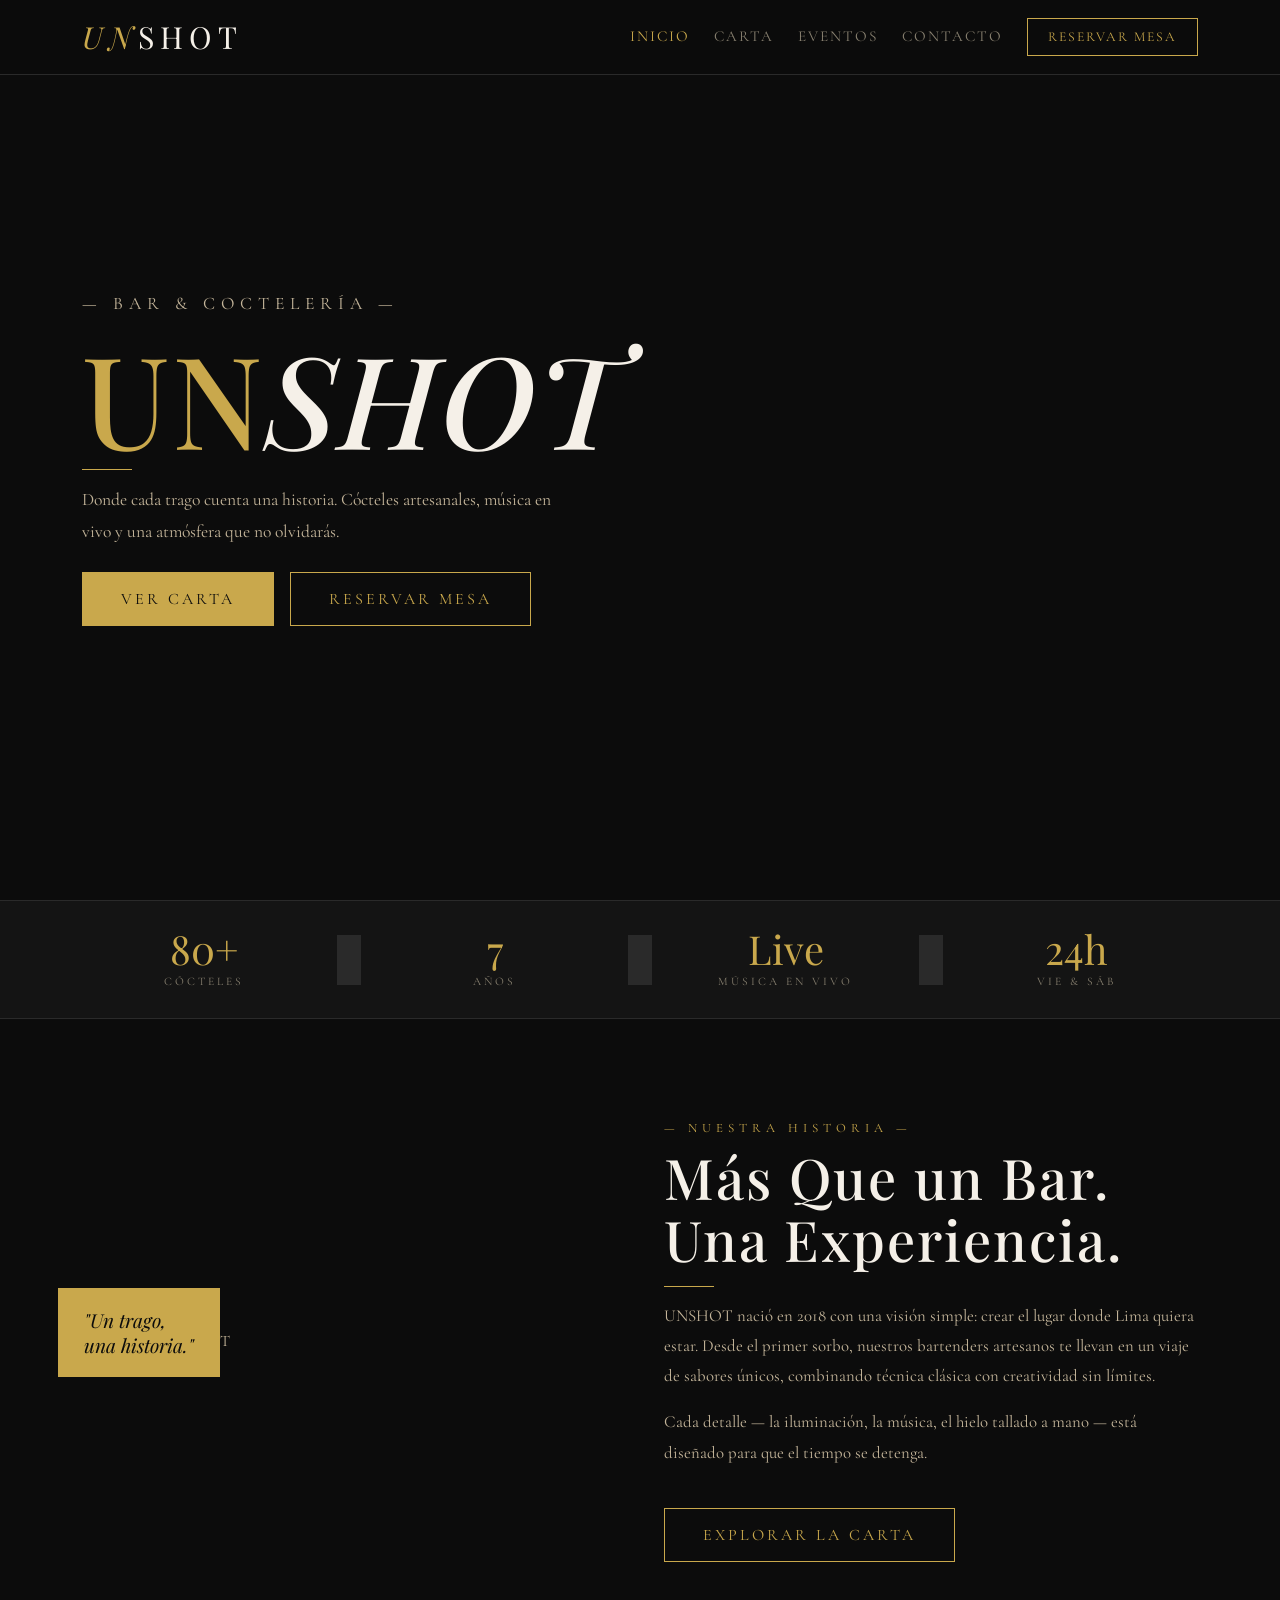
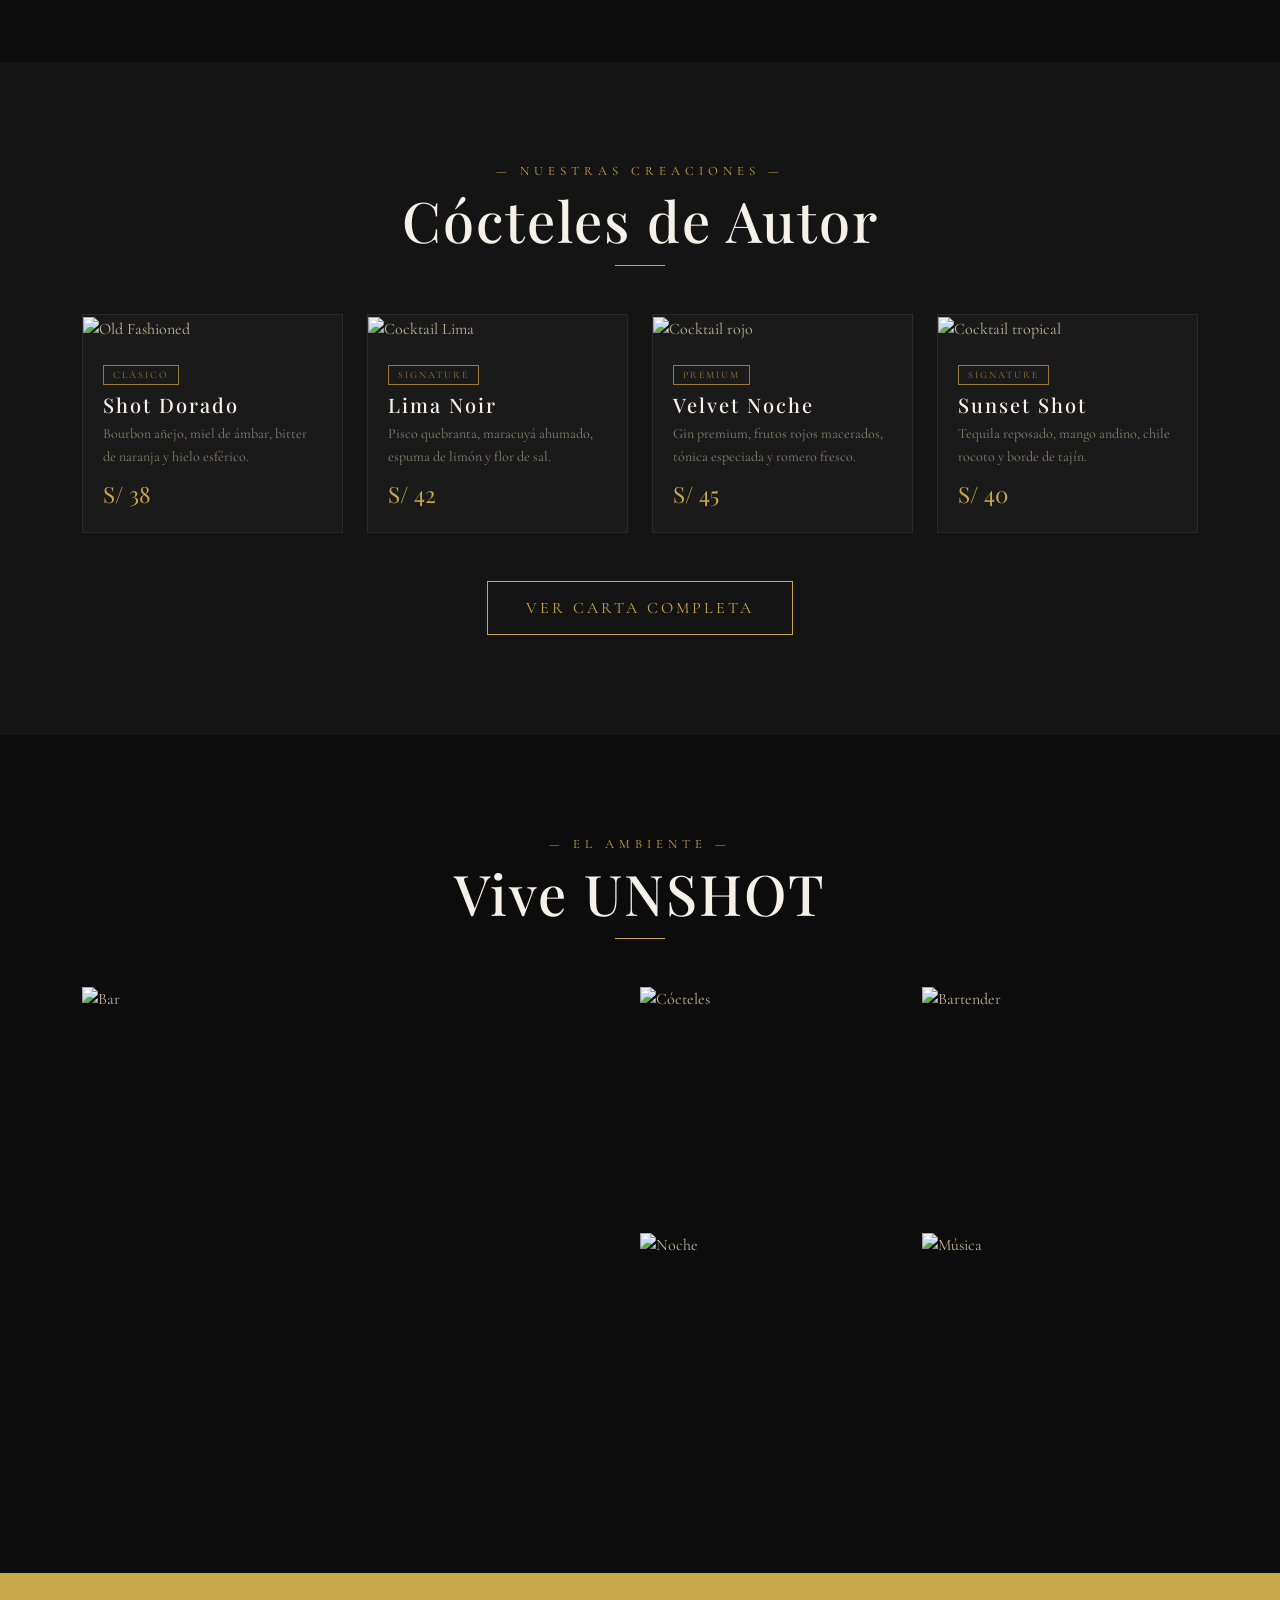
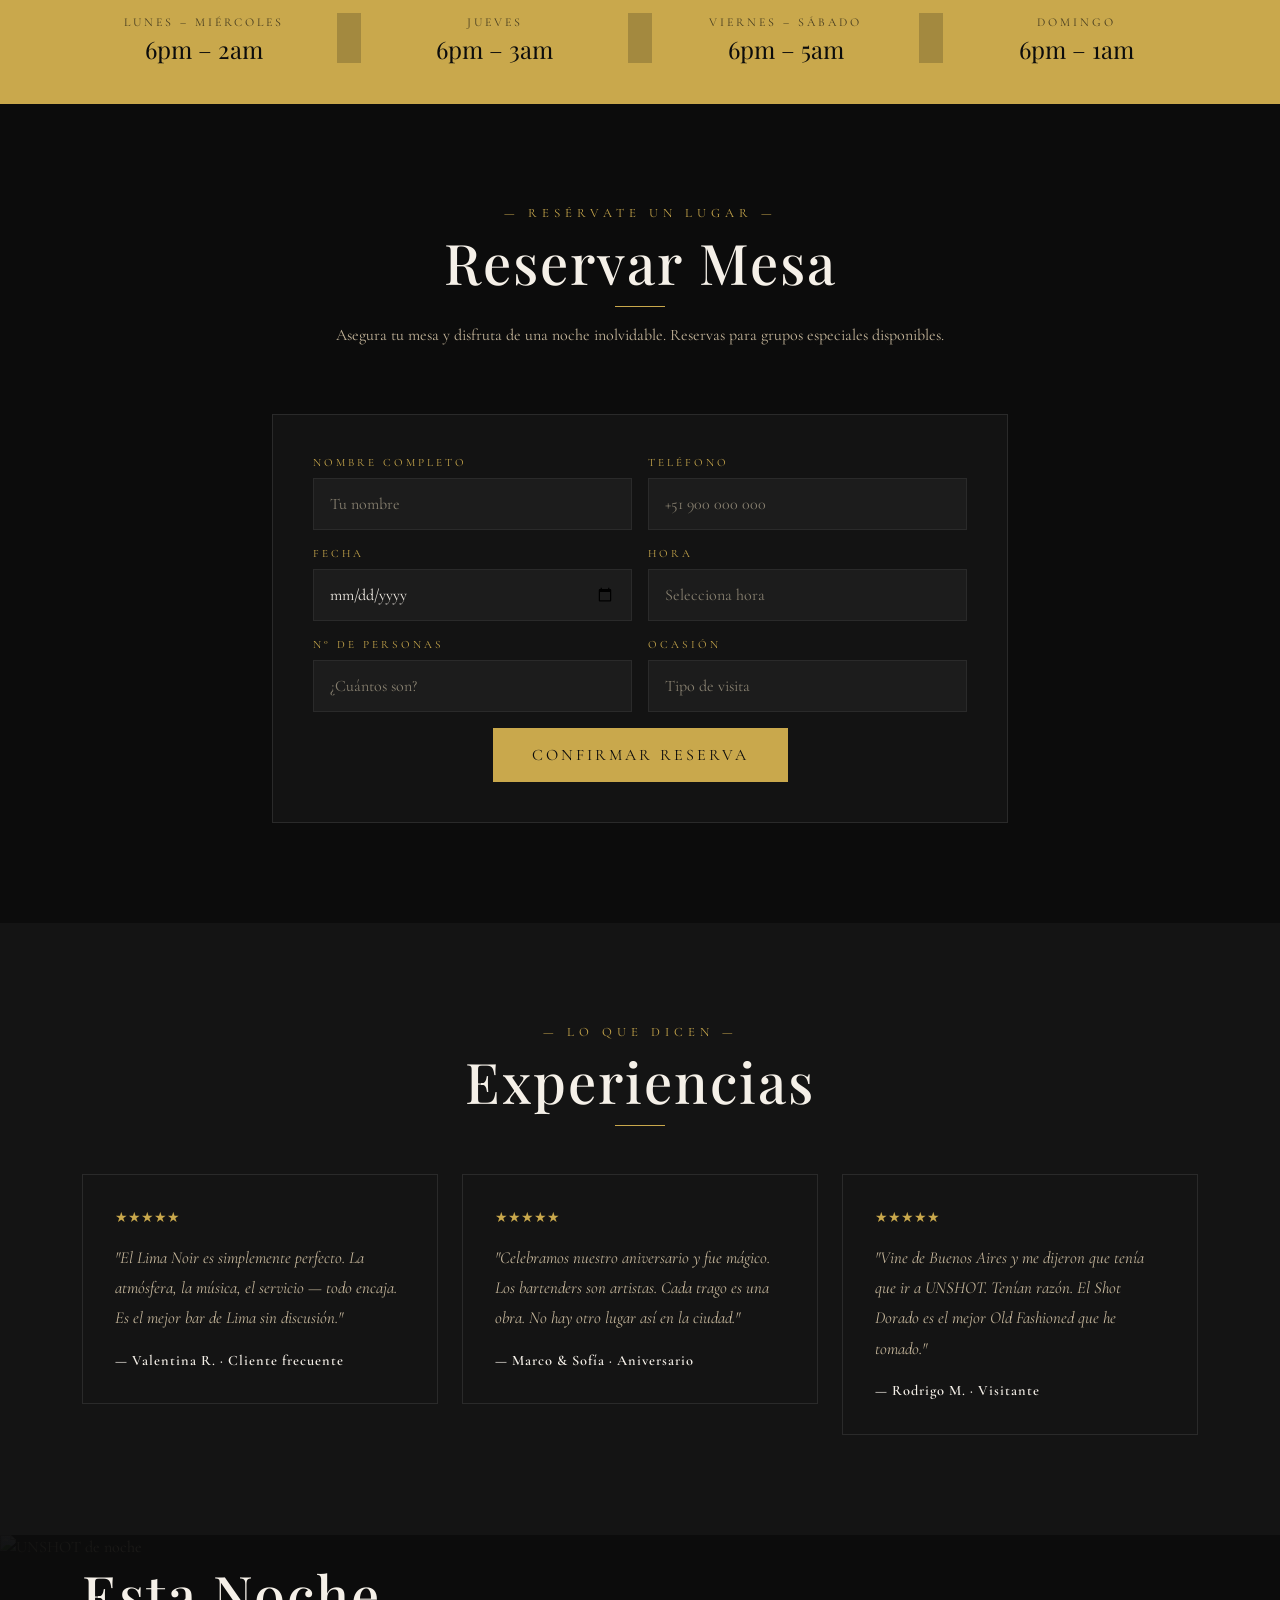
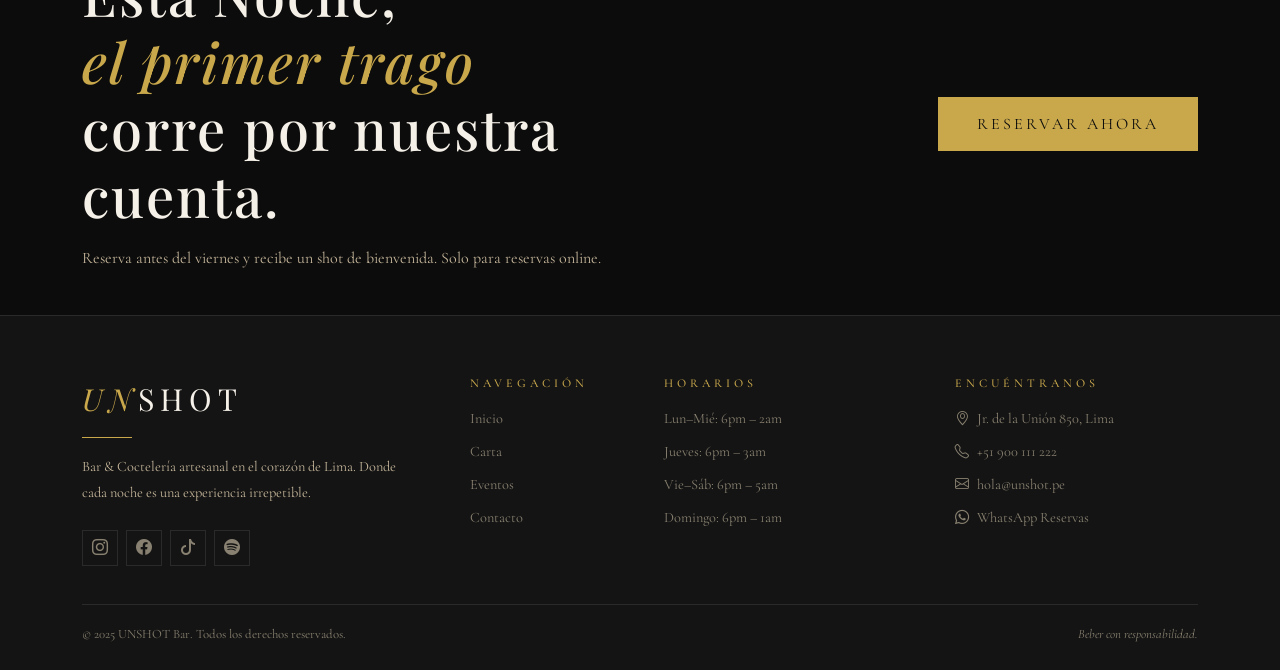
==== index.html @ d344784c "Eliminar index.jsp y quitar enlace Clientes del navbar" ====
<!DOCTYPE html>
<html lang="es">
<head>
  <meta charset="UTF-8"/>
  <meta name="viewport" content="width=device-width, initial-scale=1.0"/>
  <title>UNSHOT — Bar</title>
  <link href="https://fonts.googleapis.com/css2?family=Playfair+Display:ital,wght@0,400;0,700;1,400&family=Cormorant+Garamond:wght@300;400;500;600&display=swap" rel="stylesheet"/>
  <link href="https://cdn.jsdelivr.net/npm/bootstrap@5.3.3/dist/css/bootstrap.min.css" rel="stylesheet"/>
  <link href="https://cdn.jsdelivr.net/npm/bootstrap-icons@1.11.3/font/bootstrap-icons.css" rel="stylesheet"/>
  <link rel="stylesheet" href="shared.css"/>
  <style>
    /* ── HERO PRINCIPAL ── */
    .hero {
      position: relative;
      min-height: 100vh;
      display: flex;
      align-items: center;
      overflow: hidden;
    }
    .hero-bg {
      position: absolute;
      inset: 0;
      background-image: url('https://images.unsplash.com/photo-1572116469696-31de0f17cc34?w=1800&auto=format&fit=crop&q=85');
      background-size: cover;
      background-position: center;
    }
    .hero-bg::after {
      content: '';
      position: absolute;
      inset: 0;
      background: linear-gradient(100deg, rgba(12,12,12,.95) 0%, rgba(12,12,12,.6) 60%, rgba(12,12,12,.3) 100%);
    }
    .hero-content    { position: relative; z-index: 2; }
    .hero-eyebrow    { font-size: .75rem; letter-spacing: 6px; text-transform: uppercase; color: var(--gold); margin-bottom: 20px; }
    .hero h1         { font-size: clamp(4rem, 10vw, 8rem); color: var(--white); line-height: .9; font-style: italic; }
    .hero h1 em      { color: var(--gold); font-style: normal; }
    .hero-sub        { font-size: 1.1rem; color: var(--text); max-width: 420px; margin-top: 20px; }

    /* ── STATS STRIP ── */
    .stats-strip     { background: var(--surface); border-top: 1px solid var(--border); border-bottom: 1px solid var(--border); padding: 28px 0; }
    .stat-num        { font-family: 'Playfair Display', serif; font-size: 2.5rem; color: var(--gold); line-height: 1; }
    .stat-label      { font-size: .72rem; letter-spacing: 3px; text-transform: uppercase; color: var(--muted); margin-top: 4px; }
    .stat-sep        { width: 1px; background: var(--border); }

    /* ── NOSOTROS ── */
    .about-section   { background: var(--bg); padding: 100px 0; }
    .about-img       { width: 100%; height: 500px; object-fit: cover; }
    .about-accent    { position: absolute; bottom: -24px; left: -24px; background: var(--gold); color: var(--bg); padding: 20px 26px; font-family: 'Playfair Display', serif; font-size: 1.2rem; font-style: italic; line-height: 1.3; }

    /* ── TRAGOS DESTACADOS ── */
    .drinks-section  { background: var(--surface); padding: 100px 0; }

    /* ── AMBIENTE (galería) ── */
    .gallery-section { background: var(--bg); padding: 100px 0; }
    .gallery-grid    { display: grid; grid-template-columns: 2fr 1fr 1fr; grid-template-rows: 240px 240px; gap: 6px; }
    .gallery-grid img { width: 100%; height: 100%; object-fit: cover; transition: opacity .3s; }
    .gallery-grid img:hover { opacity: .8; }
    .gallery-grid .g-tall { grid-row: span 2; }

    /* ── RESERVA ── */
    .reserve-section {
      position: relative;
      padding: 100px 0;
      overflow: hidden;
    }
    .reserve-bg {
      position: absolute;
      inset: 0;
      background-image: url('https://images.unsplash.com/photo-1514362545857-3bc16c4c7d1b?w=1400&auto=format&fit=crop&q=80');
      background-size: cover;
      background-position: center;
      opacity: .2;
    }
    .reserve-section .container { position: relative; z-index: 2; }
    .reserve-form input,
    .reserve-form select        { background: rgba(255,255,255,.04); border: 1px solid var(--border); border-radius: 0; color: var(--white); padding: 13px 16px; font-family: 'Cormorant Garamond', serif; font-size: 1rem; width: 100%; transition: border-color .2s; }
    .reserve-form input::placeholder { color: var(--muted); }
    .reserve-form input:focus,
    .reserve-form select:focus  { outline: none; border-color: var(--gold); box-shadow: none; background: rgba(201,168,76,.06); }
    .reserve-form select        { appearance: none; color: var(--muted); }
    .reserve-form select option { background: var(--card); color: var(--white); }
    .form-label-gold            { font-size: .7rem; letter-spacing: 3px; text-transform: uppercase; color: var(--gold); margin-bottom: 6px; display: block; }

    /* ── EVENTO/HORARIO STRIP ── */
    .hours-strip     { background: var(--gold); padding: 40px 0; }
    .hour-item       { text-align: center; }
    .hour-day        { font-size: .75rem; letter-spacing: 3px; text-transform: uppercase; color: var(--bg); opacity: .7; }
    .hour-time       { font-family: 'Playfair Display', serif; font-size: 1.5rem; color: var(--bg); line-height: 1.2; margin-top: 4px; }
    .hour-sep        { width: 1px; background: rgba(12,12,12,.2); }

    /* ── TESTIMONIOS ── */
    .test-section    { background: var(--surface); padding: 100px 0; }
    .test-card       { border: 1px solid var(--border); padding: 32px; transition: border-color .3s; }
    .test-card:hover { border-color: var(--gold-dark); }
    .test-card p     { font-size: 1.05rem; color: var(--text); font-style: italic; line-height: 1.8; }
    .test-name       { color: var(--white); font-weight: 600; margin-top: 16px; font-size: .9rem; letter-spacing: 1px; }
    .test-stars      { color: var(--gold); font-size: .9rem; margin-bottom: 14px; }

    /* ── ANIMACIONES ── */
    @keyframes fadeUp { from { opacity: 0; transform: translateY(24px); } to { opacity: 1; transform: translateY(0); } }
    .anim-1 { animation: fadeUp .7s .1s both; }
    .anim-2 { animation: fadeUp .7s .3s both; }
    .anim-3 { animation: fadeUp .7s .5s both; }
    .anim-4 { animation: fadeUp .7s .7s both; }

    /* ── RESPONSIVE ── */
    @media (max-width: 991px) {
      .hero          { min-height: 80vh; }
      .gallery-grid  { grid-template-columns: 1fr 1fr; grid-template-rows: 180px 180px 180px; }
      .gallery-grid .g-tall { grid-row: span 1; }
      .about-accent  { left: 0; bottom: -16px; font-size: 1rem; padding: 14px 18px; }
    }
    @media (max-width: 767px) {
      .hero          { min-height: 70vh; }
      .about-img     { height: 320px; }
      .gallery-grid  { grid-template-columns: 1fr 1fr; grid-template-rows: 150px 150px; }
      .stat-sep      { display: none; }
    }
    @media (max-width: 575px) {
      .hero h1       { font-size: clamp(3rem, 13vw, 5rem); }
      .gallery-grid  { grid-template-columns: 1fr; grid-template-rows: repeat(4, 160px); }
    }
  </style>
</head>
<body>

<!-- NAVBAR -->
<nav class="navbar navbar-expand-lg fixed-top">
  <div class="container">
    <a class="brand-logo" href="index.html"><em>UN</em><span>SHOT</span></a>
    <button class="navbar-toggler border-0" type="button" data-bs-toggle="collapse" data-bs-target="#nav">
      <i class="bi bi-list" style="color:var(--gold);font-size:1.5rem"></i>
    </button>
    <div class="collapse navbar-collapse" id="nav">
      <ul class="navbar-nav ms-auto align-items-center gap-2">
        <li class="nav-item"><a class="nav-link active" href="index.html">Inicio</a></li>
        <li class="nav-item"><a class="nav-link" href="carta.html">Carta</a></li>
        <li class="nav-item"><a class="nav-link" href="eventos.html">Eventos</a></li>
        <li class="nav-item"><a class="nav-link" href="contacto.html">Contacto</a></li>
<li class="nav-item ms-2"><a class="nav-link btn-nav" href="#reservar">Reservar Mesa</a></li>
      </ul>
    </div>
  </div>
</nav>

<!-- HERO -->
<section class="hero">
  <div class="hero-bg"></div>
  <div class="container hero-content">
    <div class="row">
      <div class="col-lg-8">
        <p class="hero-eyebrow anim-1">— Bar & Coctelería —</p>
        <h1 class="anim-2"><em>UN</em>SHOT</h1>
        <div class="gold-line anim-3"></div>
        <p class="hero-sub anim-3">Donde cada trago cuenta una historia. Cócteles artesanales, música en vivo y una atmósfera que no olvidarás.</p>
        <div class="d-flex flex-wrap gap-3 mt-4 anim-4">
          <a href="carta.html" class="btn-gold solid">Ver Carta</a>
          <a href="#reservar" class="btn-gold">Reservar Mesa</a>
        </div>
      </div>
    </div>
  </div>
</section>

<!-- STATS STRIP -->
<div class="stats-strip">
  <div class="container">
    <div class="row text-center justify-content-center align-items-center">
      <div class="col"><div class="stat-num">80+</div><div class="stat-label">Cócteles</div></div>
      <div class="col-auto stat-sep" style="height:50px"></div>
      <div class="col"><div class="stat-num">7</div><div class="stat-label">Años</div></div>
      <div class="col-auto stat-sep" style="height:50px"></div>
      <div class="col"><div class="stat-num">Live</div><div class="stat-label">Música en vivo</div></div>
      <div class="col-auto stat-sep" style="height:50px"></div>
      <div class="col"><div class="stat-num">24h</div><div class="stat-label">Vie & Sáb</div></div>
    </div>
  </div>
</div>

<!-- NOSOTROS -->
<section class="about-section">
  <div class="container">
    <div class="row align-items-center g-5">
      <div class="col-lg-5">
        <div class="position-relative d-inline-block w-100">
          <img src="https://images.unsplash.com/photo-1551024709-8f23befc6f87?w=800&auto=format&fit=crop&q=85" alt="Bartender UNSHOT" class="about-img"/>
          <div class="about-accent">"Un trago,<br>una historia."</div>
        </div>
      </div>
      <div class="col-lg-6 offset-lg-1">
        <div class="section-tag">— Nuestra Historia —</div>
        <h2 class="section-title mb-3">Más Que un Bar.<br>Una Experiencia.</h2>
        <div class="gold-line"></div>
        <p style="font-size:1.05rem">UNSHOT nació en 2018 con una visión simple: crear el lugar donde Lima quiera estar. Desde el primer sorbo, nuestros bartenders artesanos te llevan en un viaje de sabores únicos, combinando técnica clásica con creatividad sin límites.</p>
        <p class="mt-3" style="font-size:1.05rem">Cada detalle — la iluminación, la música, el hielo tallado a mano — está diseñado para que el tiempo se detenga.</p>
        <a href="carta.html" class="btn-gold mt-4">Explorar la Carta</a>
      </div>
    </div>
  </div>
</section>

<!-- TRAGOS DESTACADOS -->
<section class="drinks-section">
  <div class="container">
    <div class="text-center mb-5">
      <div class="section-tag">— Nuestras Creaciones —</div>
      <h2 class="section-title">Cócteles de Autor</h2>
      <div class="gold-line center"></div>
    </div>
    <div class="row g-4">
      <div class="col-sm-6 col-lg-3">
        <div class="drink-card">
          <img src="https://images.unsplash.com/photo-1470337458703-46ad1756a187?w=600&auto=format&fit=crop&q=80" alt="Old Fashioned"/>
          <div class="drink-info">
            <span class="drink-tag">Clásico</span>
            <h4>Shot Dorado</h4>
            <p>Bourbon añejo, miel de ámbar, bitter de naranja y hielo esférico.</p>
            <div class="drink-price">S/ 38</div>
          </div>
        </div>
      </div>
      <div class="col-sm-6 col-lg-3">
        <div class="drink-card">
          <img src="https://images.unsplash.com/photo-1542736667-069246bdbc6d?w=600&auto=format&fit=crop&q=80" alt="Cocktail Lima"/>
          <div class="drink-info">
            <span class="drink-tag">Signature</span>
            <h4>Lima Noir</h4>
            <p>Pisco quebranta, maracuyá ahumado, espuma de limón y flor de sal.</p>
            <div class="drink-price">S/ 42</div>
          </div>
        </div>
      </div>
      <div class="col-sm-6 col-lg-3">
        <div class="drink-card">
          <img src="https://images.unsplash.com/photo-1514362545857-3bc16c4c7d1b?w=600&auto=format&fit=crop&q=80" alt="Cocktail rojo"/>
          <div class="drink-info">
            <span class="drink-tag">Premium</span>
            <h4>Velvet Noche</h4>
            <p>Gin premium, frutos rojos macerados, tónica especiada y romero fresco.</p>
            <div class="drink-price">S/ 45</div>
          </div>
        </div>
      </div>
      <div class="col-sm-6 col-lg-3">
        <div class="drink-card">
          <img src="https://images.unsplash.com/photo-1567696911980-2eed69a46042?w=600&auto=format&fit=crop&q=80" alt="Cocktail tropical"/>
          <div class="drink-info">
            <span class="drink-tag">Signature</span>
            <h4>Sunset Shot</h4>
            <p>Tequila reposado, mango andino, chile rocoto y borde de tajín.</p>
            <div class="drink-price">S/ 40</div>
          </div>
        </div>
      </div>
    </div>
    <div class="text-center mt-5">
      <a href="carta.html" class="btn-gold">Ver Carta Completa</a>
    </div>
  </div>
</section>

<!-- GALERÍA DE AMBIENTE -->
<section class="gallery-section">
  <div class="container">
    <div class="text-center mb-5">
      <div class="section-tag">— El Ambiente —</div>
      <h2 class="section-title">Vive UNSHOT</h2>
      <div class="gold-line center"></div>
    </div>
    <div class="gallery-grid">
      <img src="https://images.unsplash.com/photo-1572116469696-31de0f17cc34?w=800&auto=format&fit=crop&q=80" alt="Bar" class="g-tall"/>
      <img src="https://images.unsplash.com/photo-1543007630-9710e4a00a20?w=600&auto=format&fit=crop&q=80" alt="Cócteles"/>
      <img src="https://images.unsplash.com/photo-1516997121675-4c2d1684aa3e?w=600&auto=format&fit=crop&q=80" alt="Bartender"/>
      <img src="https://images.unsplash.com/photo-1574096079513-d8259312b785?w=600&auto=format&fit=crop&q=80" alt="Noche"/>
      <img src="https://images.unsplash.com/photo-1559329007-40df8a9345d8?w=600&auto=format&fit=crop&q=80" alt="Música"/>
    </div>
  </div>
</section>

<!-- HORARIOS STRIP -->
<div class="hours-strip">
  <div class="container">
    <div class="row text-center justify-content-center align-items-center">
      <div class="col"><div class="hour-day">Lunes – Miércoles</div><div class="hour-time">6pm – 2am</div></div>
      <div class="col-auto hour-sep" style="height:50px"></div>
      <div class="col"><div class="hour-day">Jueves</div><div class="hour-time">6pm – 3am</div></div>
      <div class="col-auto hour-sep" style="height:50px"></div>
      <div class="col"><div class="hour-day">Viernes – Sábado</div><div class="hour-time">6pm – 5am</div></div>
      <div class="col-auto hour-sep" style="height:50px"></div>
      <div class="col"><div class="hour-day">Domingo</div><div class="hour-time">6pm – 1am</div></div>
    </div>
  </div>
</div>

<!-- RESERVAR -->
<section class="reserve-section" id="reservar">
  <div class="reserve-bg"></div>
  <div class="container">
    <div class="row justify-content-center">
      <div class="col-lg-7 text-center mb-5">
        <div class="section-tag">— Resérvate un lugar —</div>
        <h2 class="section-title">Reservar Mesa</h2>
        <div class="gold-line center"></div>
        <p>Asegura tu mesa y disfruta de una noche inolvidable. Reservas para grupos especiales disponibles.</p>
      </div>
    </div>
    <div class="row justify-content-center">
      <div class="col-lg-8">
        <div style="background:rgba(20,20,20,.9);border:1px solid var(--border);padding:40px">
          <div class="reserve-form">
            <div class="row g-3">
              <div class="col-sm-6">
                <label class="form-label-gold">Nombre completo</label>
                <input type="text" id="rFullName" placeholder="Tu nombre"/>
              </div>
              <div class="col-sm-6">
                <label class="form-label-gold">Teléfono</label>
                <input type="tel" id="rPhone" placeholder="+51 900 000 000"/>
              </div>
              <div class="col-sm-6">
                <label class="form-label-gold">Fecha</label>
                <input type="date" id="rDate"/>
              </div>
              <div class="col-sm-6">
                <label class="form-label-gold">Hora</label>
                <select id="rTime">
                  <option disabled selected>Selecciona hora</option>
                  <option>6:00 PM</option><option>7:00 PM</option><option>8:00 PM</option>
                  <option>9:00 PM</option><option>10:00 PM</option><option>11:00 PM</option>
                </select>
              </div>
              <div class="col-sm-6">
                <label class="form-label-gold">N° de personas</label>
                <select id="rPeople">
                  <option disabled selected>¿Cuántos son?</option>
                  <option>1 – 2 personas</option><option>3 – 4 personas</option>
                  <option>5 – 6 personas</option><option>7 – 10 personas</option>
                  <option>Grupo especial (+10)</option>
                </select>
              </div>
              <div class="col-sm-6">
                <label class="form-label-gold">Ocasión</label>
                <select id="rOccasion">
                  <option disabled selected>Tipo de visita</option>
                  <option>Visita casual</option><option>Cumpleaños</option>
                  <option>Aniversario</option><option>Reunión de empresa</option><option>Despedida</option>
                </select>
              </div>
              <div class="col-12 text-center mt-3">
                <button type="button" class="btn-gold solid" id="reserveSubmit">Confirmar Reserva</button>
                <div id="reserveError" style="display:none;margin-top:14px;color:#ffb4b4;font-size:.9rem"></div>
                <div id="reserveSuccess" style="display:none;margin-top:14px;color:var(--gold-light);font-size:.9rem"></div>
              </div>
            </div>
          </div>
        </div>
      </div>
    </div>
  </div>
</section>

<!-- TESTIMONIOS -->
<section class="test-section">
  <div class="container">
    <div class="text-center mb-5">
      <div class="section-tag">— Lo que dicen —</div>
      <h2 class="section-title">Experiencias</h2>
      <div class="gold-line center"></div>
    </div>
    <div class="row g-4">
      <div class="col-md-4">
        <div class="test-card">
          <div class="test-stars">★★★★★</div>
          <p>"El Lima Noir es simplemente perfecto. La atmósfera, la música, el servicio — todo encaja. Es el mejor bar de Lima sin discusión."</p>
          <div class="test-name">— Valentina R. · Cliente frecuente</div>
        </div>
      </div>
      <div class="col-md-4">
        <div class="test-card">
          <div class="test-stars">★★★★★</div>
          <p>"Celebramos nuestro aniversario y fue mágico. Los bartenders son artistas. Cada trago es una obra. No hay otro lugar así en la ciudad."</p>
          <div class="test-name">— Marco & Sofía · Aniversario</div>
        </div>
      </div>
      <div class="col-md-4">
        <div class="test-card">
          <div class="test-stars">★★★★★</div>
          <p>"Vine de Buenos Aires y me dijeron que tenía que ir a UNSHOT. Tenían razón. El Shot Dorado es el mejor Old Fashioned que he tomado."</p>
          <div class="test-name">— Rodrigo M. · Visitante</div>
        </div>
      </div>
    </div>
  </div>
</section>

<!-- CTA -->
<section class="cta-band">
  <img src="https://images.unsplash.com/photo-1566417713940-fe7c737a9ef2?w=1600&auto=format&fit=crop&q=80" alt="UNSHOT de noche"/>
  <div class="cta-overlay">
    <div class="container">
      <div class="row align-items-center">
        <div class="col-lg-7 mb-4 mb-lg-0">
          <h2>Esta Noche,<br><em style="color:var(--gold)">el primer trago</em><br>corre por nuestra cuenta.</h2>
          <p class="mt-3">Reserva antes del viernes y recibe un shot de bienvenida. Solo para reservas online.</p>
        </div>
        <div class="col-lg-5 text-lg-end">
          <a href="#reservar" class="btn-gold solid">Reservar Ahora</a>
        </div>
      </div>
    </div>
  </div>
</section>

<!-- FOOTER -->
<footer>
  <div class="container">
    <div class="row g-5">
      <div class="col-lg-4">
        <div class="footer-logo"><em>UN</em><span>SHOT</span></div>
        <div class="gold-line mt-3 mb-3"></div>
        <p style="font-size:.9rem;line-height:1.8">Bar & Coctelería artesanal en el corazón de Lima. Donde cada noche es una experiencia irrepetible.</p>
        <div class="footer-social d-flex gap-2 mt-4">
          <a href="#"><i class="bi bi-instagram"></i></a>
          <a href="#"><i class="bi bi-facebook"></i></a>
          <a href="#"><i class="bi bi-tiktok"></i></a>
          <a href="#"><i class="bi bi-spotify"></i></a>
        </div>
      </div>
      <div class="col-6 col-lg-2">
        <h5>Navegación</h5>
        <ul>
          <li><a href="index.html">Inicio</a></li>
          <li><a href="carta.html">Carta</a></li>
          <li><a href="eventos.html">Eventos</a></li>
          <li><a href="contacto.html">Contacto</a></li>
        </ul>
      </div>
      <div class="col-6 col-lg-3">
        <h5>Horarios</h5>
        <ul>
          <li><a href="#">Lun–Mié: 6pm – 2am</a></li>
          <li><a href="#">Jueves: 6pm – 3am</a></li>
          <li><a href="#">Vie–Sáb: 6pm – 5am</a></li>
          <li><a href="#">Domingo: 6pm – 1am</a></li>
        </ul>
      </div>
      <div class="col-lg-3">
        <h5>Encuéntranos</h5>
        <ul>
          <li><a href="#"><i class="bi bi-geo-alt me-2"></i>Jr. de la Unión 850, Lima</a></li>
          <li><a href="#"><i class="bi bi-telephone me-2"></i>+51 900 111 222</a></li>
          <li><a href="#"><i class="bi bi-envelope me-2"></i>hola@unshot.pe</a></li>
          <li><a href="#"><i class="bi bi-whatsapp me-2"></i>WhatsApp Reservas</a></li>
        </ul>
      </div>
    </div>
    <div class="footer-bottom">
      <span>© 2025 UNSHOT Bar. Todos los derechos reservados.</span>
      <span style="font-style:italic">Beber con responsabilidad.</span>
    </div>
  </div>
</footer>

<script src="https://cdn.jsdelivr.net/npm/bootstrap@5.3.3/dist/js/bootstrap.bundle.min.js"></script>
<script src="unshot-forms.js"></script>
<script src="chatbot.js"></script>
</body>
</html>
---- shared.css ----
/* ==========================================
   UNSHOT BAR — Estilos Compartidos
   ========================================== */

/* --- Variables --- */
:root {
  --gold:       #C9A84C;
  --gold-light: #E8C96A;
  --gold-dark:  #9A7A32;
  --bg:         #0C0C0C;
  --surface:    #141414;
  --card:       #1A1A1A;
  --border:     #2A2A2A;
  --white:      #F5F0E8;
  --muted:      #888070;
  --text:       #C4B59A;
}

/* --- Reset & Base --- */
*, *::before, *::after { box-sizing: border-box; }

body {
  font-family: 'Cormorant Garamond', Georgia, serif;
  background: var(--bg);
  color: var(--text);
  overflow-x: hidden;
}

h1, h2, h3, h4 {
  font-family: 'Playfair Display', Georgia, serif;
  letter-spacing: 2px;
}

p   { line-height: 1.8; }
img { max-width: 100%; }

/* Scrollbar */
::-webkit-scrollbar       { width: 5px; }
::-webkit-scrollbar-track { background: var(--bg); }
::-webkit-scrollbar-thumb { background: var(--gold-dark); }

/* --- Navbar --- */
.navbar {
  background: rgba(12,12,12,.95);
  border-bottom: 1px solid var(--border);
  backdrop-filter: blur(12px);
  padding: 14px 0;
}
.brand-logo {
  font-family: 'Playfair Display', serif;
  font-size: 1.9rem;
  letter-spacing: 6px;
  text-decoration: none;
  color: var(--gold);
  font-style: italic;
}
.brand-logo span { color: var(--white); font-style: normal; }

.nav-link {
  color: var(--muted) !important;
  font-family: 'Cormorant Garamond', serif;
  font-size: .95rem;
  letter-spacing: 2px;
  text-transform: uppercase;
  transition: color .2s;
}
.nav-link:hover,
.nav-link.active { color: var(--gold) !important; }

.btn-nav {
  border: 1px solid var(--gold) !important;
  color: var(--gold) !important;
  padding: 8px 20px !important;
  font-size: .85rem;
  letter-spacing: 2px;
  text-transform: uppercase;
  transition: all .2s;
  border-radius: 0 !important;
}
.btn-nav:hover { background: var(--gold); color: var(--bg) !important; }

/* --- Hero páginas internas --- */
.page-hero {
  position: relative;
  min-height: 420px;
  padding: 150px 0 80px;
  display: flex;
  align-items: center;
  overflow: hidden;
}
.hero-bg {
  position: absolute;
  inset: 0;
  background-size: cover;
  background-position: center;
}
.hero-bg::after {
  content: '';
  position: absolute;
  inset: 0;
  background: linear-gradient(to bottom, rgba(12,12,12,.7), rgba(12,12,12,.93));
}
.hero-content { position: relative; z-index: 2; }
.hero-content h1 { font-size: clamp(2.8rem, 6vw, 5rem); color: var(--white); line-height: 1.05; }
.hero-content p  { color: var(--text); font-size: 1.1rem; max-width: 500px; margin-top: 14px; }

/* Breadcrumb oscuro */
.breadcrumb-item a                        { color: var(--muted); text-decoration: none; font-size: .85rem; }
.breadcrumb-item.active                   { color: var(--gold); font-size: .85rem; }
.breadcrumb-item + .breadcrumb-item::before { color: var(--gold-dark); }

/* --- Helpers de sección --- */
.section-tag {
  font-family: 'Cormorant Garamond', serif;
  font-size: .8rem;
  letter-spacing: 5px;
  text-transform: uppercase;
  color: var(--gold);
  margin-bottom: 8px;
}
.section-title {
  font-family: 'Playfair Display', serif;
  font-size: clamp(2rem, 5vw, 3.5rem);
  color: var(--white);
  line-height: 1.1;
}
.gold-line {
  width: 50px;
  height: 1px;
  background: var(--gold);
  margin: 14px 0;
}
.gold-line.center { margin: 14px auto; }

/* --- Botón dorado --- */
.btn-gold {
  display: inline-block;
  border: 1px solid var(--gold);
  color: var(--gold);
  padding: 14px 38px;
  font-family: 'Cormorant Garamond', serif;
  font-size: 1rem;
  letter-spacing: 3px;
  text-transform: uppercase;
  text-decoration: none;
  transition: all .3s;
}
.btn-gold:hover,
.btn-gold.solid  { background: var(--gold); color: var(--bg); }
.btn-gold.solid:hover { background: var(--gold-light); }

/* --- Carta de bebida --- */
.drink-card {
  background: var(--card);
  border: 1px solid var(--border);
  overflow: hidden;
  transition: transform .3s, border-color .3s;
}
.drink-card:hover { transform: translateY(-5px); border-color: var(--gold-dark); }
.drink-card img   { width: 100%; height: 220px; object-fit: cover; transition: transform .4s; }
.drink-card:hover img { transform: scale(1.05); }
.drink-info       { padding: 20px; }
.drink-info h4    { font-family: 'Playfair Display', serif; font-size: 1.25rem; color: var(--white); margin-bottom: 6px; }
.drink-info p     { font-size: .88rem; color: var(--muted); line-height: 1.6; margin: 0; }
.drink-price      { font-family: 'Playfair Display', serif; font-size: 1.4rem; color: var(--gold); margin-top: 10px; }
.drink-tag        { font-size: .62rem; letter-spacing: 2px; text-transform: uppercase; color: var(--gold-dark); border: 1px solid var(--gold-dark); padding: 2px 9px; display: inline-block; margin-bottom: 8px; }

/* --- Banda CTA --- */
.cta-band        { position: relative; overflow: hidden; }
.cta-band img    { width: 100%; height: 380px; object-fit: cover; display: block; }
.cta-overlay     { position: absolute; inset: 0; background: linear-gradient(90deg, rgba(12,12,12,.96) 0%, rgba(12,12,12,.55) 100%); display: flex; align-items: center; }
.cta-overlay h2  { font-size: clamp(2rem, 5vw, 3.5rem); color: var(--white); }
.cta-overlay p   { color: var(--text); margin-top: 10px; }

/* --- Footer --- */
footer {
  background: var(--surface);
  border-top: 1px solid var(--border);
  padding: 60px 0 26px;
}
.footer-logo { font-family: 'Playfair Display', serif; font-size: 1.9rem; letter-spacing: 6px; color: var(--gold); font-style: italic; }
.footer-logo span { color: var(--white); font-style: normal; }

footer h5 {
  font-family: 'Cormorant Garamond', serif;
  font-size: .75rem;
  letter-spacing: 4px;
  text-transform: uppercase;
  color: var(--gold);
  margin-bottom: 16px;
}
footer ul         { list-style: none; padding: 0; }
footer ul li      { margin-bottom: 9px; }
footer ul a       { color: var(--muted); text-decoration: none; font-size: .9rem; transition: color .2s; }
footer ul a:hover { color: var(--gold); }

.footer-social a {
  width: 36px; height: 36px;
  border: 1px solid var(--border);
  display: inline-flex; align-items: center; justify-content: center;
  color: var(--muted); font-size: 1rem; transition: all .2s; text-decoration: none;
}
.footer-social a:hover { border-color: var(--gold); color: var(--gold); }

.footer-bottom {
  border-top: 1px solid var(--border);
  padding-top: 20px;
  margin-top: 38px;
  font-size: .8rem;
  color: var(--muted);
  display: flex;
  justify-content: space-between;
  flex-wrap: wrap;
  gap: 8px;
}

/* --- Responsive --- */
@media (max-width: 991px) {
  .page-hero    { padding: 120px 0 60px; min-height: 340px; }
  .cta-band img { height: 280px; }
}
@media (max-width: 767px) {
  .page-hero      { padding: 100px 0 50px; min-height: 280px; }
  .section-title  { font-size: clamp(1.8rem, 7vw, 2.5rem); }
  .cta-band img   { height: 230px; }
  .drink-card img { height: 180px; }
  .footer-bottom  { flex-direction: column; text-align: center; }
}
@media (max-width: 575px) {
  .brand-logo { font-size: 1.5rem; }
  .btn-gold   { padding: 11px 26px; font-size: .9rem; }
}

.sprennbot-launcher {
  position: fixed;
  right: 18px;
  bottom: 18px;
  z-index: 9999;
  display: inline-flex;
  align-items: center;
  gap: 10px;
  border: 1px solid rgba(201,168,76,.55);
  background: linear-gradient(180deg, rgba(20,20,20,.96), rgba(12,12,12,.96));
  color: var(--white);
  padding: 11px 14px;
  border-radius: 999px;
  backdrop-filter: blur(10px);
  box-shadow: 0 18px 40px rgba(0,0,0,.55);
  transition: transform .18s ease, border-color .18s ease, background .18s ease;
}
.sprennbot-launcher:hover {
  transform: translateY(-2px);
  border-color: rgba(201,168,76,.9);
  background: linear-gradient(180deg, rgba(26,26,26,.98), rgba(12,12,12,.98));
}
.sprennbot-launcher:active { transform: translateY(0); }
.sprennbot-launcher-icon {
  width: 34px;
  height: 34px;
  display: inline-flex;
  align-items: center;
  justify-content: center;
  border-radius: 999px;
  background: rgba(201,168,76,.14);
  color: var(--gold);
  border: 1px solid rgba(201,168,76,.35);
  font-size: 1.05rem;
}
.sprennbot-launcher-text {
  font-family: 'Cormorant Garamond', serif;
  letter-spacing: 2px;
  text-transform: uppercase;
  font-size: .82rem;
  color: var(--white);
}
.sprennbot-pulse { animation: sprennbotPulse 1.8s ease-in-out infinite; }
@keyframes sprennbotPulse {
  0% { box-shadow: 0 18px 40px rgba(0,0,0,.55); }
  50% { box-shadow: 0 18px 40px rgba(0,0,0,.55), 0 0 0 10px rgba(201,168,76,.08); }
  100% { box-shadow: 0 18px 40px rgba(0,0,0,.55); }
}

.sprennbot-panel {
  position: fixed;
  right: 18px;
  bottom: 74px;
  width: min(380px, calc(100vw - 36px));
  height: 520px;
  z-index: 9998;
  background: linear-gradient(180deg, rgba(20,20,20,.98), rgba(12,12,12,.98));
  border: 1px solid rgba(201,168,76,.35);
  border-radius: 18px;
  overflow: hidden;
  box-shadow: 0 22px 60px rgba(0,0,0,.65);
  transform: translateY(12px);
  opacity: 0;
  pointer-events: none;
  transition: opacity .18s ease, transform .18s ease;
  display: flex;
  flex-direction: column;
}
.sprennbot-panel.sprennbot-open {
  transform: translateY(0);
  opacity: 1;
  pointer-events: auto;
}

.sprennbot-header {
  display: flex;
  justify-content: space-between;
  align-items: center;
  padding: 14px 14px 12px;
  border-bottom: 1px solid rgba(42,42,42,.9);
  background: rgba(20,20,20,.75);
  backdrop-filter: blur(10px);
}
.sprennbot-title {
  font-family: 'Playfair Display', Georgia, serif;
  letter-spacing: 2px;
  color: var(--white);
  font-size: 1.05rem;
  line-height: 1.1;
}
.sprennbot-status {
  display: inline-flex;
  align-items: center;
  gap: 7px;
  margin-top: 4px;
  color: var(--muted);
  font-size: .78rem;
  letter-spacing: 1px;
  text-transform: uppercase;
}
.sprennbot-dot {
  width: 8px;
  height: 8px;
  border-radius: 50%;
  background: #30d158;
  box-shadow: 0 0 0 4px rgba(48,209,88,.12);
}
.sprennbot-actions { display: inline-flex; gap: 8px; }
.sprennbot-close,
.sprennbot-clear {
  width: 34px;
  height: 34px;
  border-radius: 10px;
  border: 1px solid rgba(42,42,42,.9);
  background: rgba(26,26,26,.7);
  color: var(--white);
  display: inline-flex;
  align-items: center;
  justify-content: center;
  transition: border-color .18s ease, background .18s ease, transform .18s ease;
}
.sprennbot-close:hover,
.sprennbot-clear:hover {
  border-color: rgba(201,168,76,.7);
  background: rgba(26,26,26,.9);
  transform: translateY(-1px);
}

.sprennbot-messages {
  padding: 14px;
  overflow: auto;
  flex: 1;
  display: flex;
  flex-direction: column;
  gap: 10px;
}
.sprennbot-msg { display: flex; flex-direction: column; gap: 6px; max-width: 92%; }
.sprennbot-user { align-self: flex-end; }
.sprennbot-bot { align-self: flex-start; }
.sprennbot-bubble {
  padding: 10px 12px;
  border-radius: 14px;
  border: 1px solid rgba(42,42,42,.9);
  background: rgba(26,26,26,.75);
  color: var(--white);
  line-height: 1.5;
  font-size: .95rem;
}
.sprennbot-user .sprennbot-bubble {
  border-color: rgba(201,168,76,.35);
  background: rgba(201,168,76,.13);
}
.sprennbot-meta {
  font-size: .72rem;
  letter-spacing: 1px;
  color: var(--muted);
  text-transform: uppercase;
}
.sprennbot-chips {
  padding: 10px 12px 12px;
  display: flex;
  gap: 8px;
  flex-wrap: wrap;
  border-top: 1px solid rgba(42,42,42,.9);
}
.sprennbot-chip {
  border: 1px solid rgba(201,168,76,.35);
  background: rgba(20,20,20,.65);
  color: var(--gold-light);
  padding: 6px 10px;
  border-radius: 999px;
  font-size: .78rem;
  letter-spacing: 1px;
  text-transform: uppercase;
  transition: transform .18s ease, background .18s ease, border-color .18s ease;
}
.sprennbot-chip:hover {
  transform: translateY(-1px);
  background: rgba(201,168,76,.10);
  border-color: rgba(201,168,76,.7);
}
.sprennbot-composer {
  padding: 12px;
  border-top: 1px solid rgba(42,42,42,.9);
  display: grid;
  grid-template-columns: 1fr auto;
  gap: 10px;
  background: rgba(20,20,20,.75);
  backdrop-filter: blur(10px);
}
.sprennbot-input {
  width: 100%;
  border-radius: 12px;
  border: 1px solid rgba(42,42,42,.9);
  background: rgba(12,12,12,.72);
  color: var(--white);
  padding: 10px 12px;
  outline: none;
}
.sprennbot-input:focus { border-color: rgba(201,168,76,.7); }
.sprennbot-send {
  border-radius: 12px;
  border: 1px solid rgba(201,168,76,.55);
  background: rgba(201,168,76,.16);
  color: var(--white);
  padding: 10px 14px;
  letter-spacing: 2px;
  text-transform: uppercase;
  font-size: .8rem;
  transition: transform .18s ease, background .18s ease, border-color .18s ease;
}
.sprennbot-send:hover {
  transform: translateY(-1px);
  background: rgba(201,168,76,.22);
  border-color: rgba(201,168,76,.9);
}
.sprennbot-typing-bubble {
  display: inline-flex;
  gap: 6px;
  align-items: center;
  padding: 10px 12px;
}
.sprennbot-typing-dot {
  width: 6px;
  height: 6px;
  border-radius: 50%;
  background: rgba(245,240,232,.8);
  animation: sprennbotTyping 1.1s infinite ease-in-out;
}
.sprennbot-typing-dot:nth-child(2) { animation-delay: .12s; }
.sprennbot-typing-dot:nth-child(3) { animation-delay: .24s; }
@keyframes sprennbotTyping {
  0%, 100% { transform: translateY(0); opacity: .5; }
  50% { transform: translateY(-3px); opacity: 1; }
}

@media (max-width: 575px) {
  .sprennbot-panel { right: 10px; left: 10px; width: auto; height: 72vh; bottom: 72px; }
  .sprennbot-launcher { right: 10px; bottom: 10px; }
  .sprennbot-launcher-text { display: none; }
}
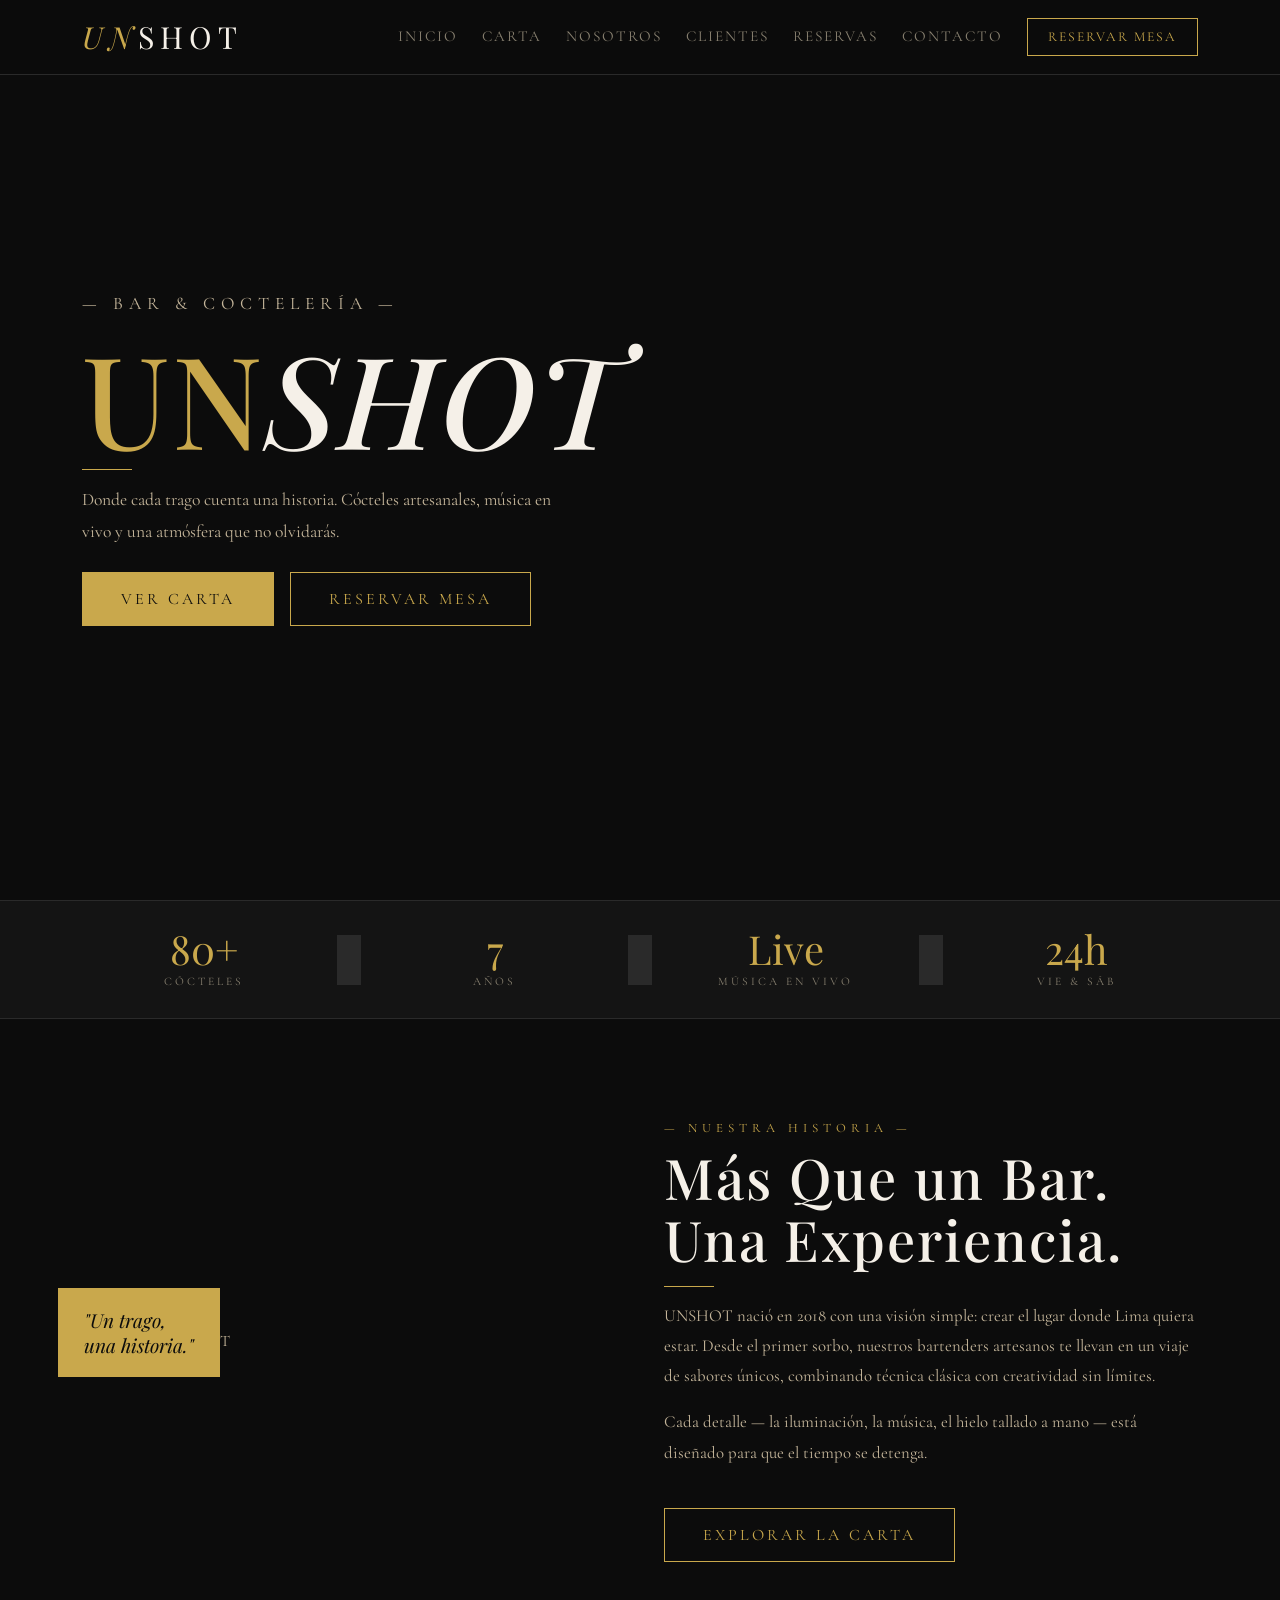
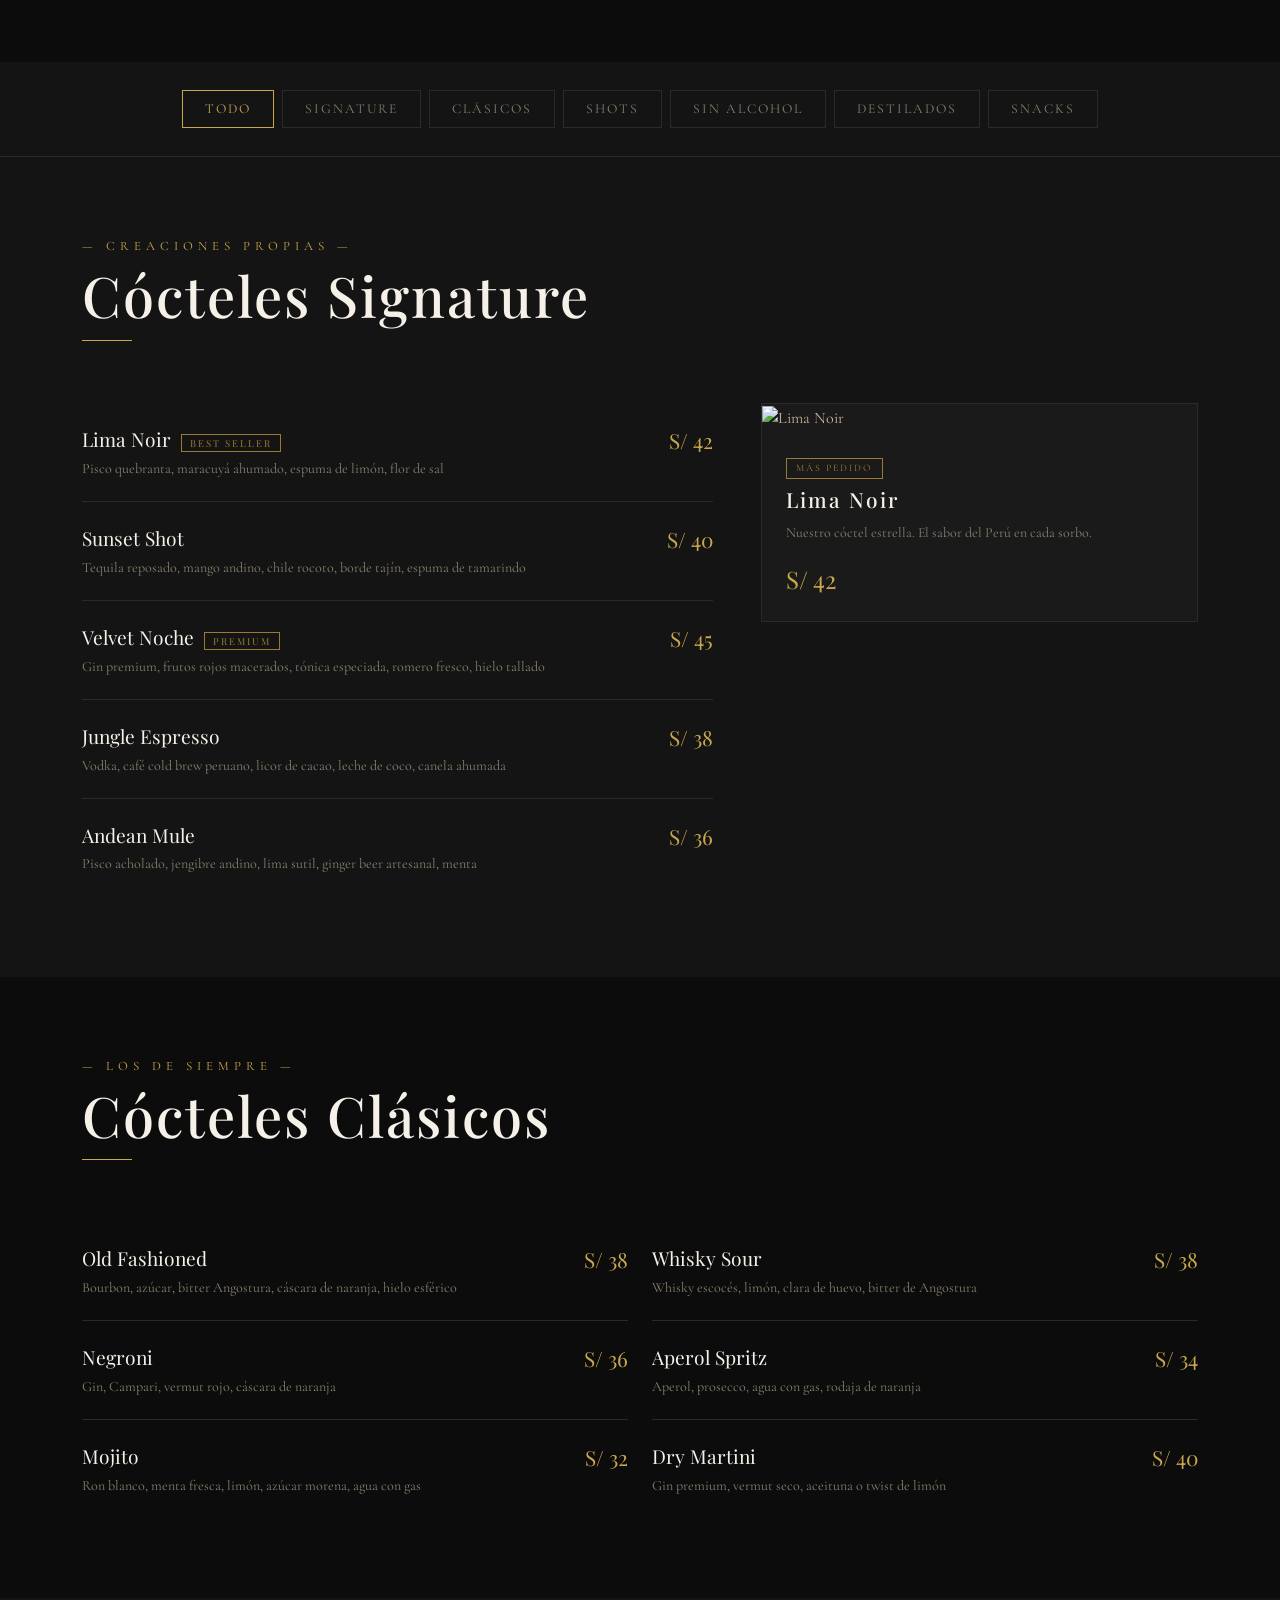
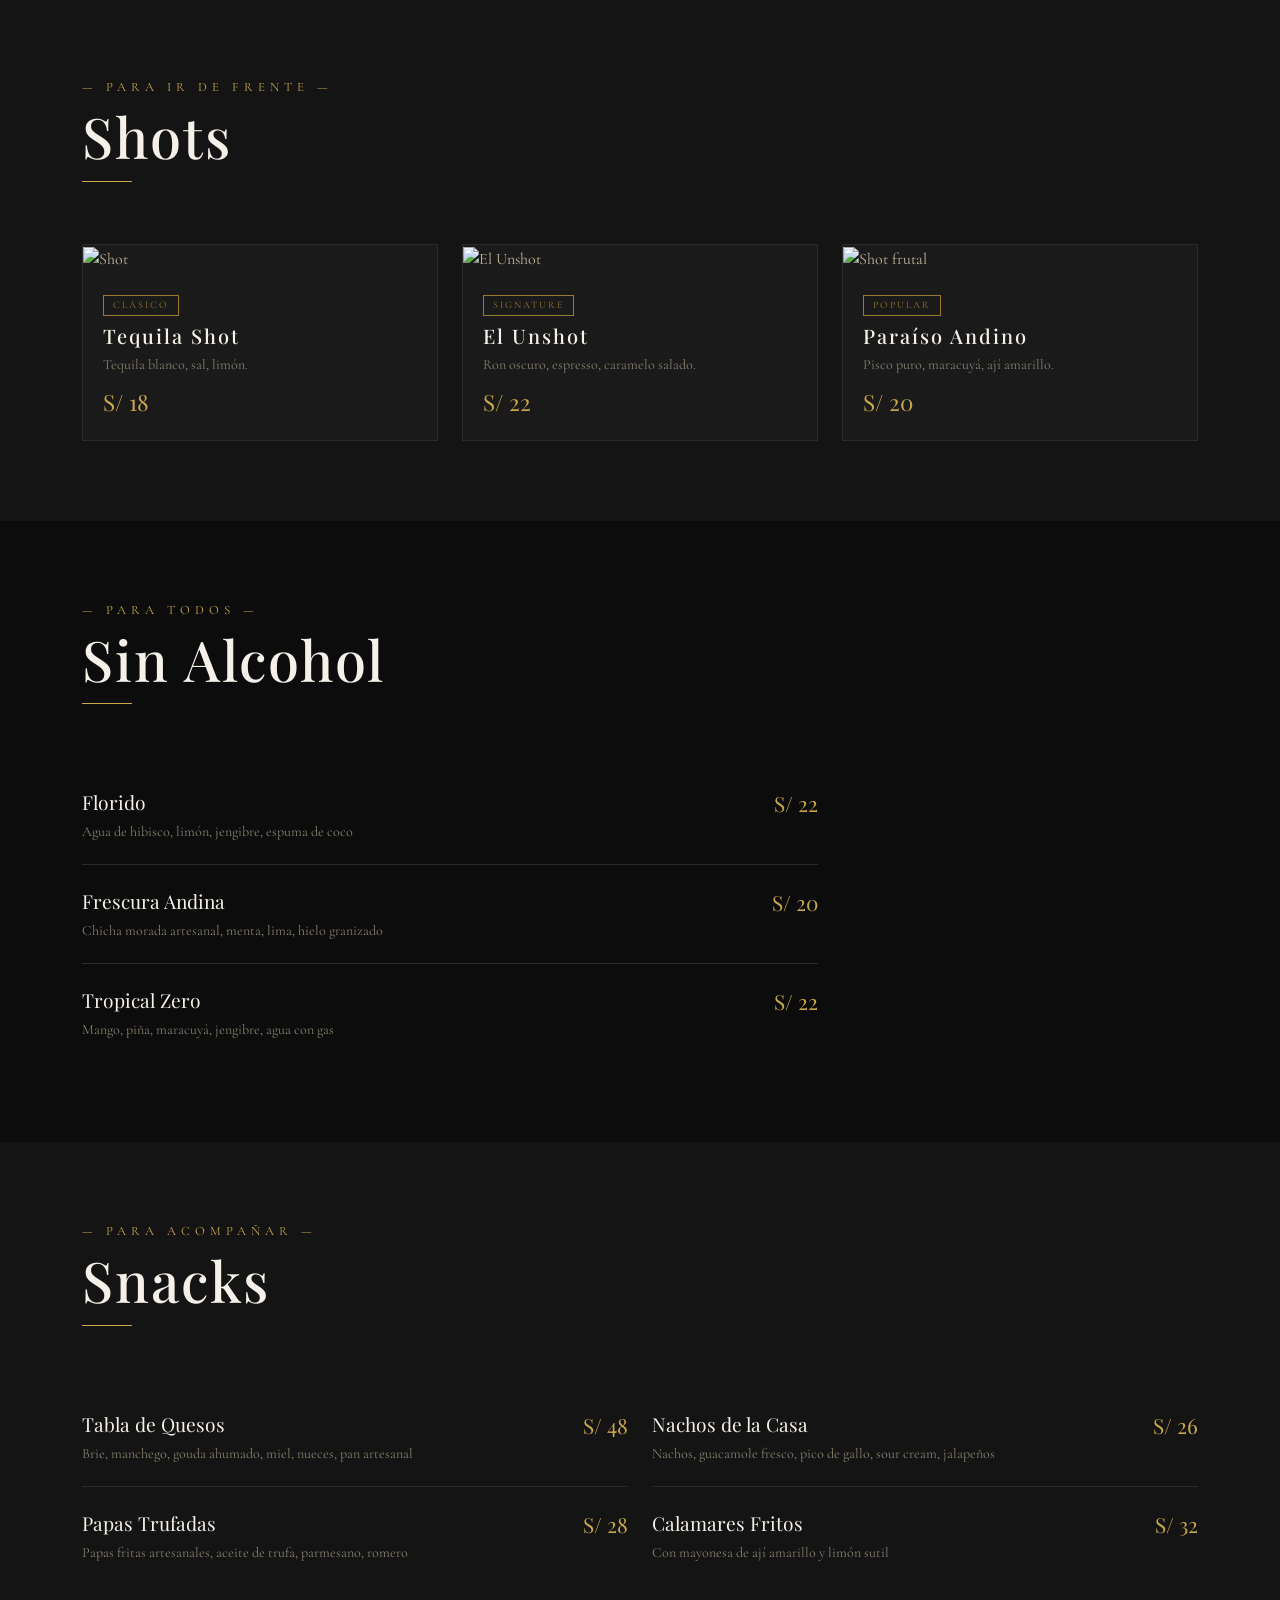
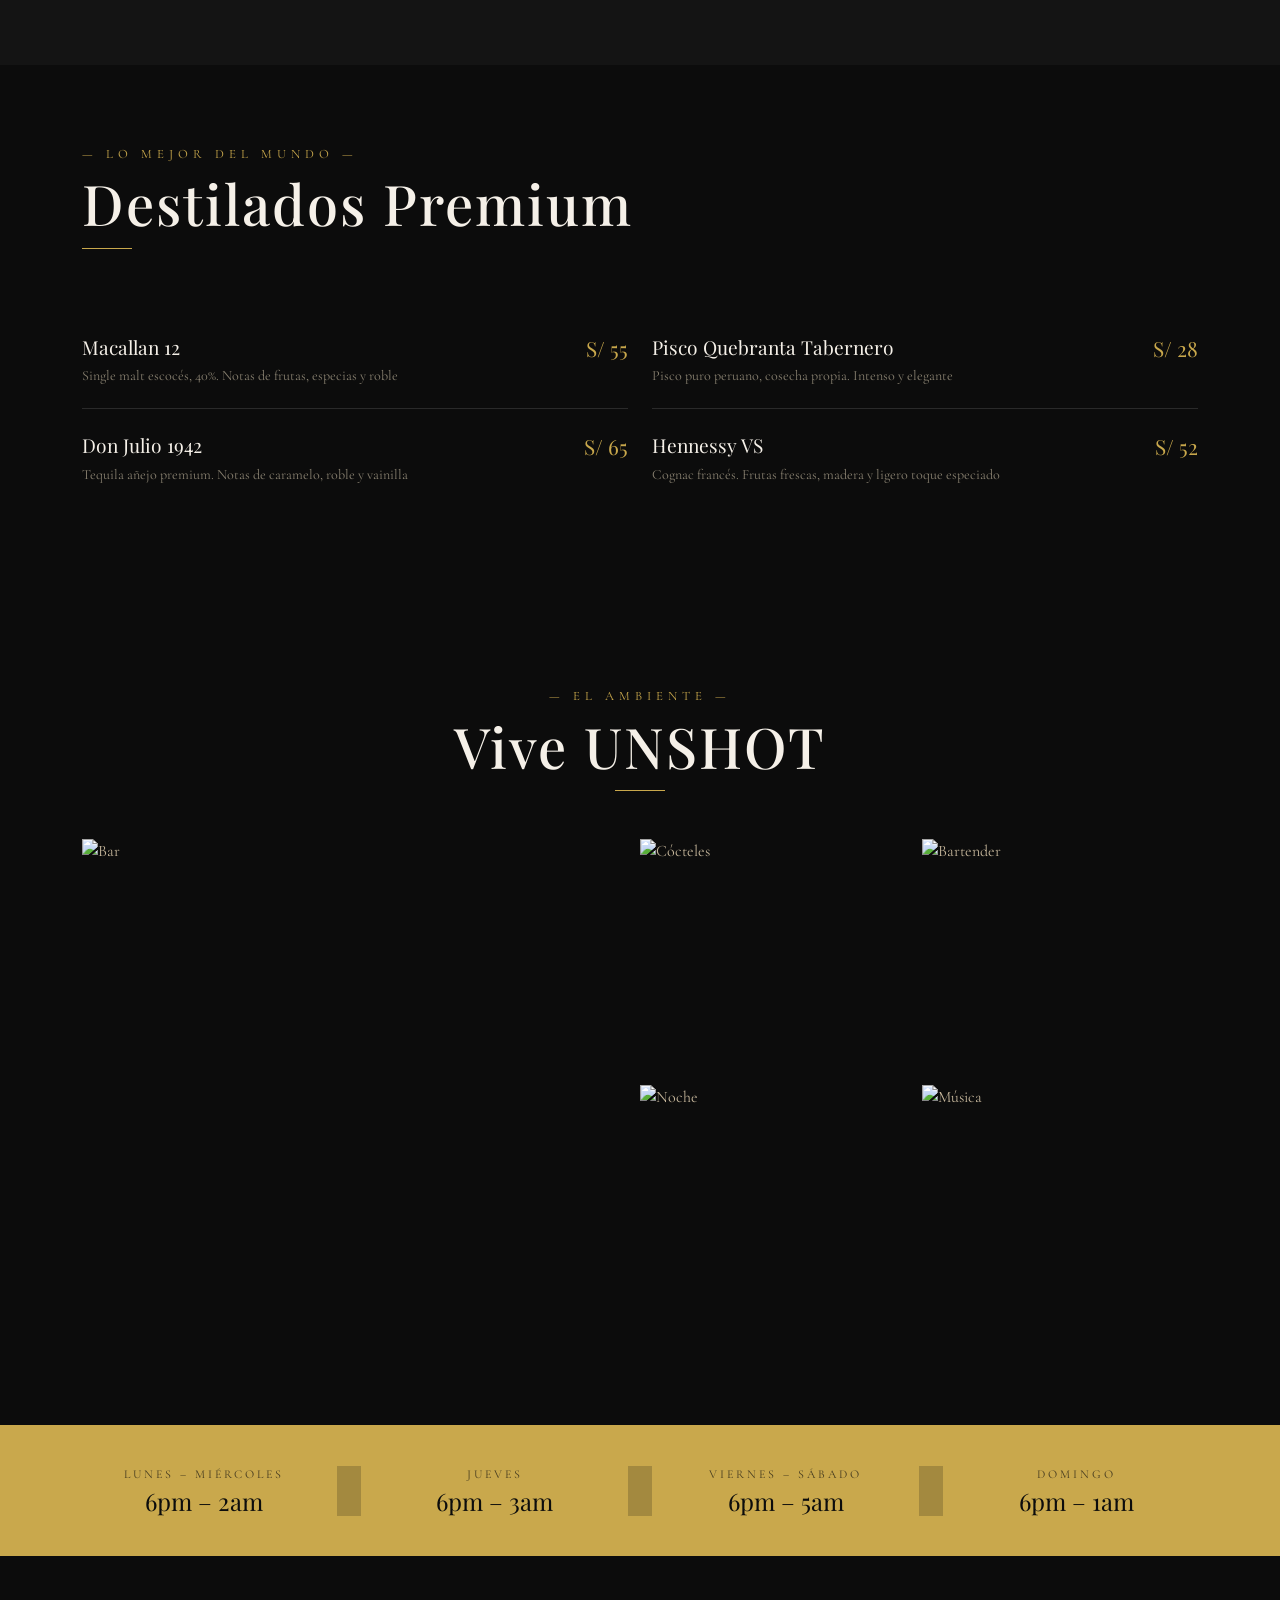
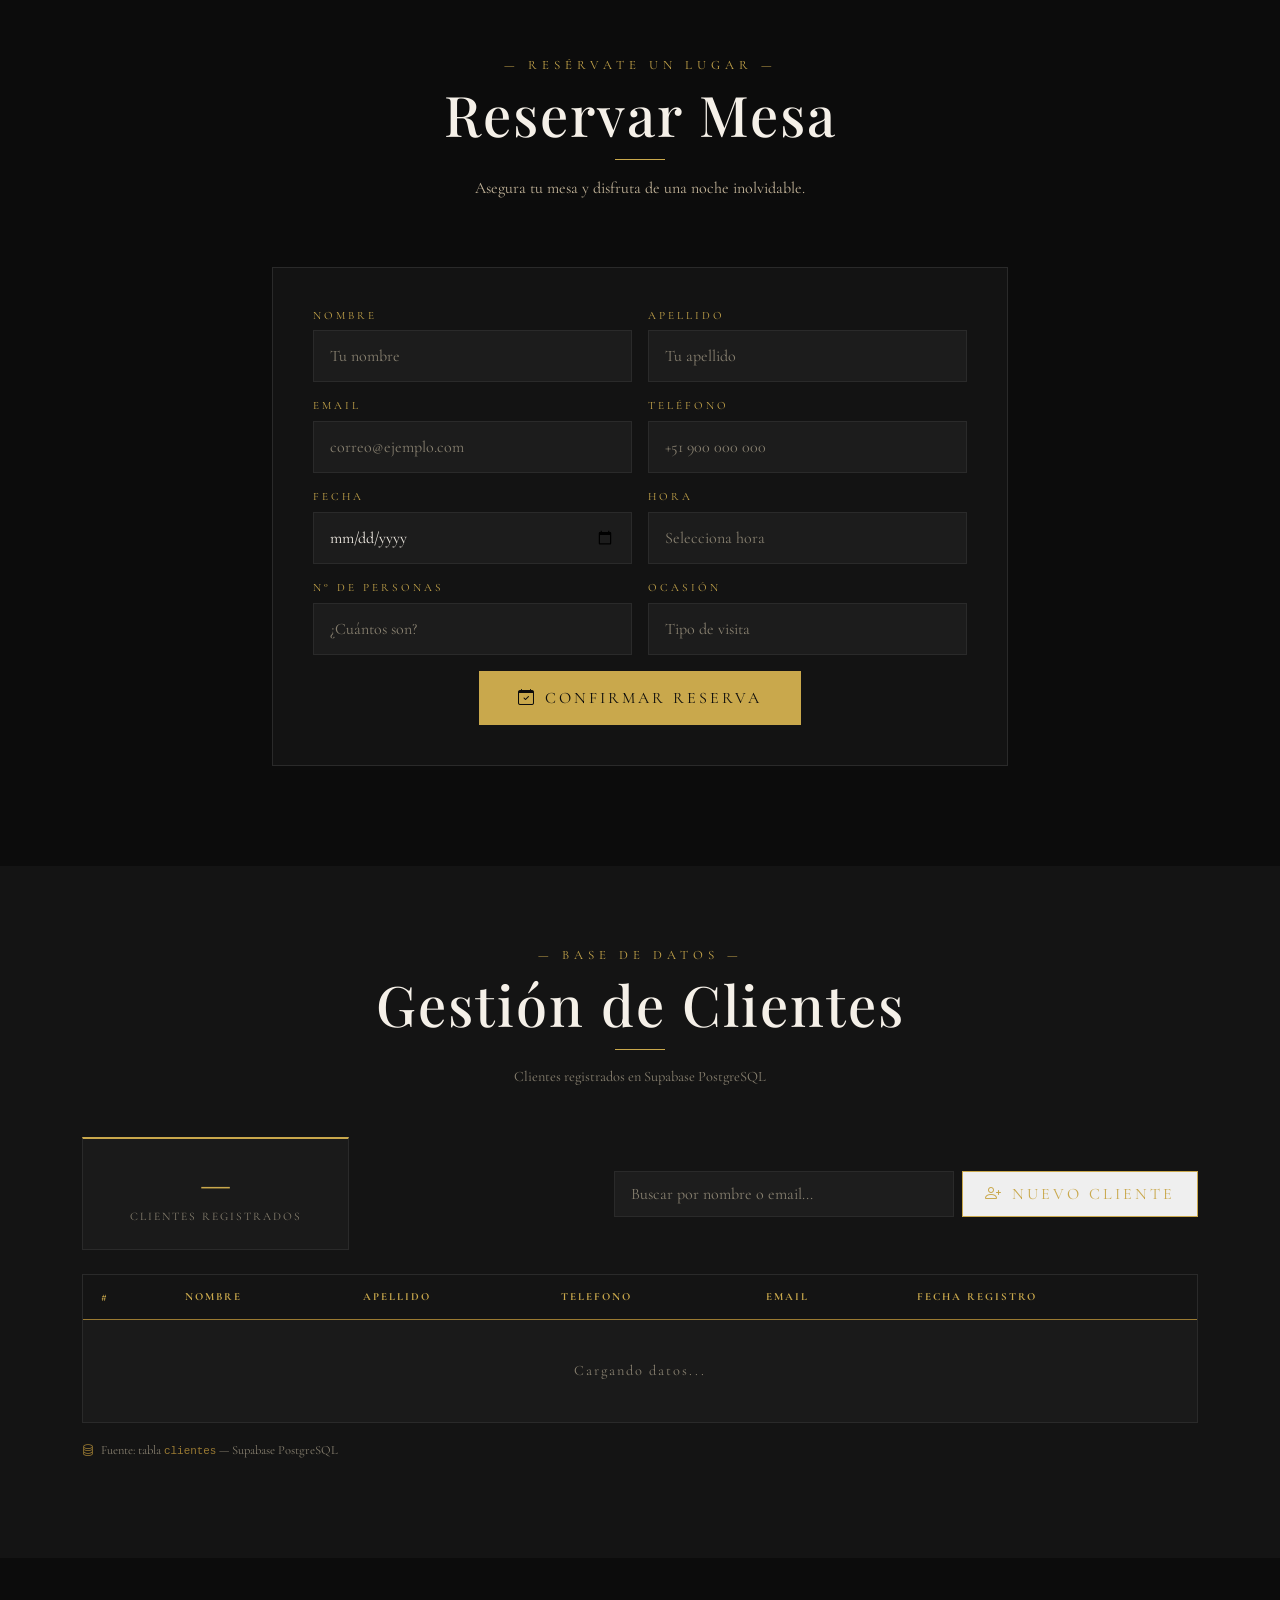
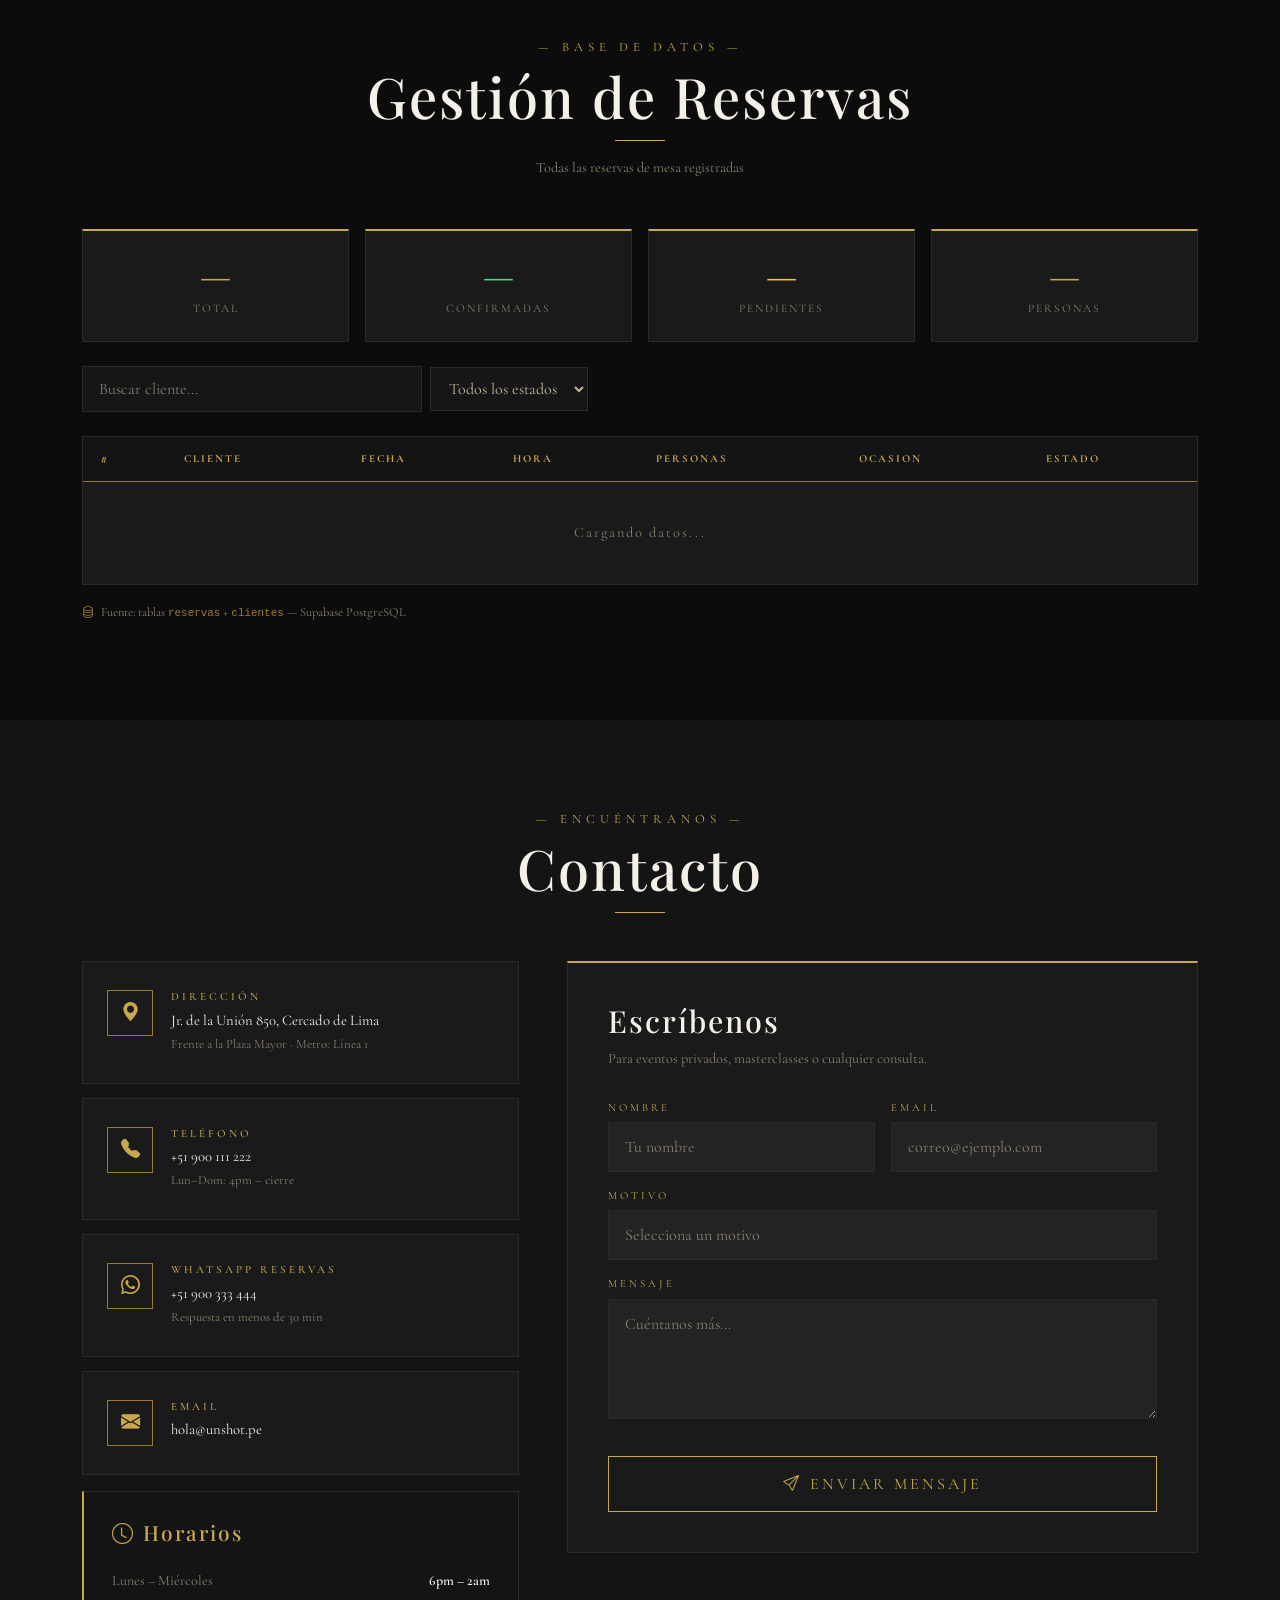
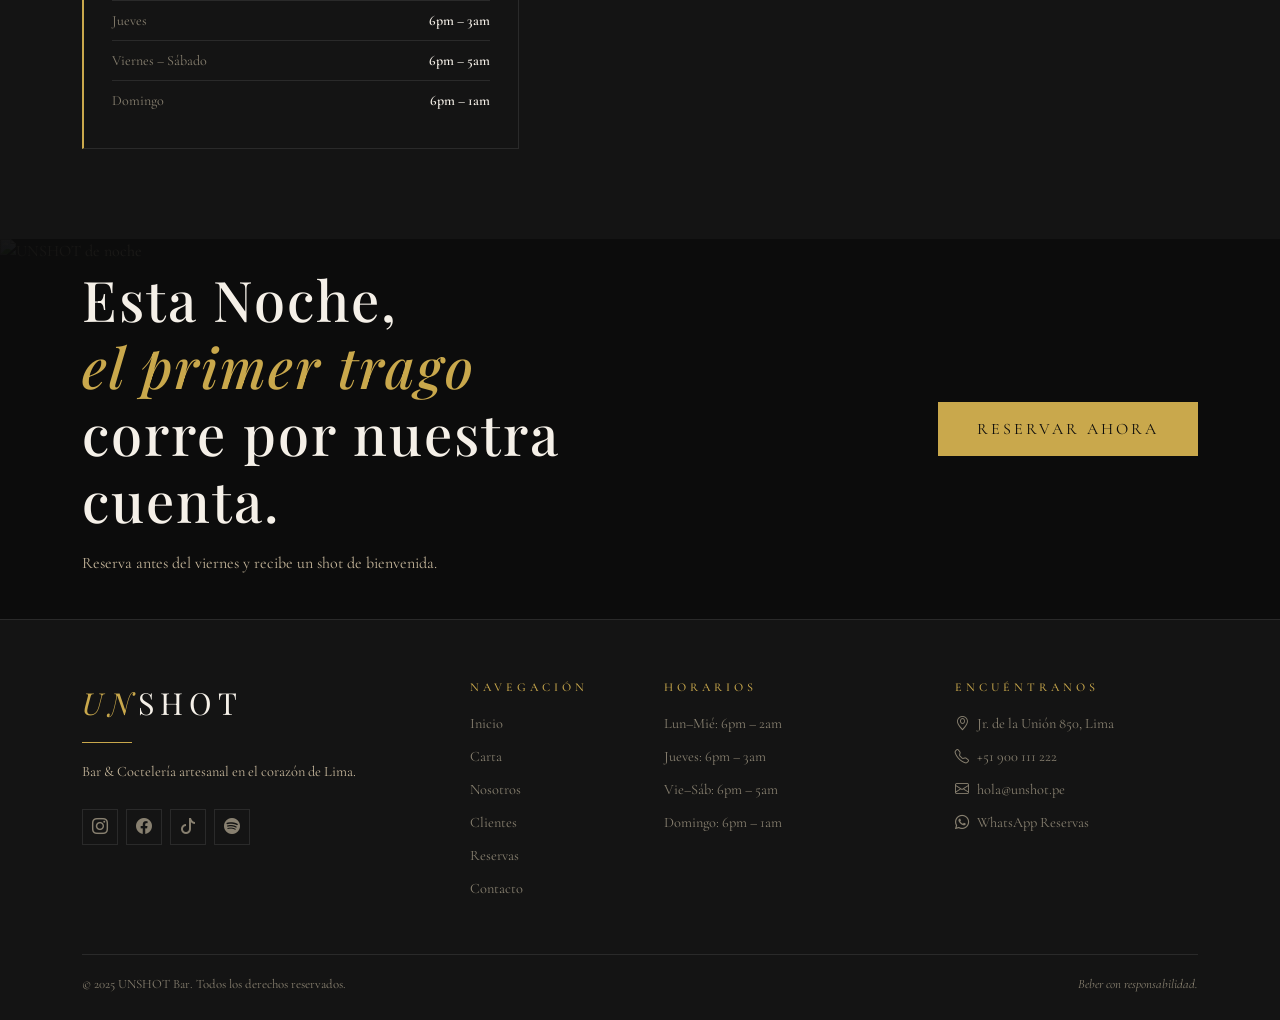
==== commit d00c6e57: "Consolidar todo en un solo index.html con secciones ancladas" ====
--- a/index.html
+++ b/index.html
@@ -7,144 +7,37 @@
   <link href="https://fonts.googleapis.com/css2?family=Playfair+Display:ital,wght@0,400;0,700;1,400&family=Cormorant+Garamond:wght@300;400;500;600&display=swap" rel="stylesheet"/>
   <link href="https://cdn.jsdelivr.net/npm/bootstrap@5.3.3/dist/css/bootstrap.min.css" rel="stylesheet"/>
   <link href="https://cdn.jsdelivr.net/npm/bootstrap-icons@1.11.3/font/bootstrap-icons.css" rel="stylesheet"/>
-  <link rel="stylesheet" href="shared.css"/>
-  <style>
-    /* ── HERO PRINCIPAL ── */
-    .hero {
-      position: relative;
-      min-height: 100vh;
-      display: flex;
-      align-items: center;
-      overflow: hidden;
-    }
-    .hero-bg {
-      position: absolute;
-      inset: 0;
-      background-image: url('https://images.unsplash.com/photo-1572116469696-31de0f17cc34?w=1800&auto=format&fit=crop&q=85');
-      background-size: cover;
-      background-position: center;
-    }
-    .hero-bg::after {
-      content: '';
-      position: absolute;
-      inset: 0;
-      background: linear-gradient(100deg, rgba(12,12,12,.95) 0%, rgba(12,12,12,.6) 60%, rgba(12,12,12,.3) 100%);
-    }
-    .hero-content    { position: relative; z-index: 2; }
-    .hero-eyebrow    { font-size: .75rem; letter-spacing: 6px; text-transform: uppercase; color: var(--gold); margin-bottom: 20px; }
-    .hero h1         { font-size: clamp(4rem, 10vw, 8rem); color: var(--white); line-height: .9; font-style: italic; }
-    .hero h1 em      { color: var(--gold); font-style: normal; }
-    .hero-sub        { font-size: 1.1rem; color: var(--text); max-width: 420px; margin-top: 20px; }
-
-    /* ── STATS STRIP ── */
-    .stats-strip     { background: var(--surface); border-top: 1px solid var(--border); border-bottom: 1px solid var(--border); padding: 28px 0; }
-    .stat-num        { font-family: 'Playfair Display', serif; font-size: 2.5rem; color: var(--gold); line-height: 1; }
-    .stat-label      { font-size: .72rem; letter-spacing: 3px; text-transform: uppercase; color: var(--muted); margin-top: 4px; }
-    .stat-sep        { width: 1px; background: var(--border); }
-
-    /* ── NOSOTROS ── */
-    .about-section   { background: var(--bg); padding: 100px 0; }
-    .about-img       { width: 100%; height: 500px; object-fit: cover; }
-    .about-accent    { position: absolute; bottom: -24px; left: -24px; background: var(--gold); color: var(--bg); padding: 20px 26px; font-family: 'Playfair Display', serif; font-size: 1.2rem; font-style: italic; line-height: 1.3; }
-
-    /* ── TRAGOS DESTACADOS ── */
-    .drinks-section  { background: var(--surface); padding: 100px 0; }
-
-    /* ── AMBIENTE (galería) ── */
-    .gallery-section { background: var(--bg); padding: 100px 0; }
-    .gallery-grid    { display: grid; grid-template-columns: 2fr 1fr 1fr; grid-template-rows: 240px 240px; gap: 6px; }
-    .gallery-grid img { width: 100%; height: 100%; object-fit: cover; transition: opacity .3s; }
-    .gallery-grid img:hover { opacity: .8; }
-    .gallery-grid .g-tall { grid-row: span 2; }
-
-    /* ── RESERVA ── */
-    .reserve-section {
-      position: relative;
-      padding: 100px 0;
-      overflow: hidden;
-    }
-    .reserve-bg {
-      position: absolute;
-      inset: 0;
-      background-image: url('https://images.unsplash.com/photo-1514362545857-3bc16c4c7d1b?w=1400&auto=format&fit=crop&q=80');
-      background-size: cover;
-      background-position: center;
-      opacity: .2;
-    }
-    .reserve-section .container { position: relative; z-index: 2; }
-    .reserve-form input,
-    .reserve-form select        { background: rgba(255,255,255,.04); border: 1px solid var(--border); border-radius: 0; color: var(--white); padding: 13px 16px; font-family: 'Cormorant Garamond', serif; font-size: 1rem; width: 100%; transition: border-color .2s; }
-    .reserve-form input::placeholder { color: var(--muted); }
-    .reserve-form input:focus,
-    .reserve-form select:focus  { outline: none; border-color: var(--gold); box-shadow: none; background: rgba(201,168,76,.06); }
-    .reserve-form select        { appearance: none; color: var(--muted); }
-    .reserve-form select option { background: var(--card); color: var(--white); }
-    .form-label-gold            { font-size: .7rem; letter-spacing: 3px; text-transform: uppercase; color: var(--gold); margin-bottom: 6px; display: block; }
-
-    /* ── EVENTO/HORARIO STRIP ── */
-    .hours-strip     { background: var(--gold); padding: 40px 0; }
-    .hour-item       { text-align: center; }
-    .hour-day        { font-size: .75rem; letter-spacing: 3px; text-transform: uppercase; color: var(--bg); opacity: .7; }
-    .hour-time       { font-family: 'Playfair Display', serif; font-size: 1.5rem; color: var(--bg); line-height: 1.2; margin-top: 4px; }
-    .hour-sep        { width: 1px; background: rgba(12,12,12,.2); }
-
-    /* ── TESTIMONIOS ── */
-    .test-section    { background: var(--surface); padding: 100px 0; }
-    .test-card       { border: 1px solid var(--border); padding: 32px; transition: border-color .3s; }
-    .test-card:hover { border-color: var(--gold-dark); }
-    .test-card p     { font-size: 1.05rem; color: var(--text); font-style: italic; line-height: 1.8; }
-    .test-name       { color: var(--white); font-weight: 600; margin-top: 16px; font-size: .9rem; letter-spacing: 1px; }
-    .test-stars      { color: var(--gold); font-size: .9rem; margin-bottom: 14px; }
-
-    /* ── ANIMACIONES ── */
-    @keyframes fadeUp { from { opacity: 0; transform: translateY(24px); } to { opacity: 1; transform: translateY(0); } }
-    .anim-1 { animation: fadeUp .7s .1s both; }
-    .anim-2 { animation: fadeUp .7s .3s both; }
-    .anim-3 { animation: fadeUp .7s .5s both; }
-    .anim-4 { animation: fadeUp .7s .7s both; }
-
-    /* ── RESPONSIVE ── */
-    @media (max-width: 991px) {
-      .hero          { min-height: 80vh; }
-      .gallery-grid  { grid-template-columns: 1fr 1fr; grid-template-rows: 180px 180px 180px; }
-      .gallery-grid .g-tall { grid-row: span 1; }
-      .about-accent  { left: 0; bottom: -16px; font-size: 1rem; padding: 14px 18px; }
-    }
-    @media (max-width: 767px) {
-      .hero          { min-height: 70vh; }
-      .about-img     { height: 320px; }
-      .gallery-grid  { grid-template-columns: 1fr 1fr; grid-template-rows: 150px 150px; }
-      .stat-sep      { display: none; }
-    }
-    @media (max-width: 575px) {
-      .hero h1       { font-size: clamp(3rem, 13vw, 5rem); }
-      .gallery-grid  { grid-template-columns: 1fr; grid-template-rows: repeat(4, 160px); }
-    }
-  </style>
+  <link rel="stylesheet" href="css/shared.css"/>
+  <link rel="stylesheet" href="css/index.css"/>
+  <link rel="stylesheet" href="css/carta.css"/>
+  <link rel="stylesheet" href="css/admin.css"/>
+  <link rel="stylesheet" href="css/contacto.css"/>
 </head>
 <body>
 
-<!-- NAVBAR -->
+<!-- ═══════════════════════════════════════════ NAVBAR -->
 <nav class="navbar navbar-expand-lg fixed-top">
   <div class="container">
-    <a class="brand-logo" href="index.html"><em>UN</em><span>SHOT</span></a>
+    <a class="brand-logo" href="#inicio"><em>UN</em><span>SHOT</span></a>
     <button class="navbar-toggler border-0" type="button" data-bs-toggle="collapse" data-bs-target="#nav">
       <i class="bi bi-list" style="color:var(--gold);font-size:1.5rem"></i>
     </button>
     <div class="collapse navbar-collapse" id="nav">
       <ul class="navbar-nav ms-auto align-items-center gap-2">
-        <li class="nav-item"><a class="nav-link active" href="index.html">Inicio</a></li>
-        <li class="nav-item"><a class="nav-link" href="carta.html">Carta</a></li>
-        <li class="nav-item"><a class="nav-link" href="eventos.html">Eventos</a></li>
-        <li class="nav-item"><a class="nav-link" href="contacto.html">Contacto</a></li>
-<li class="nav-item ms-2"><a class="nav-link btn-nav" href="#reservar">Reservar Mesa</a></li>
+        <li class="nav-item"><a class="nav-link" href="#inicio">Inicio</a></li>
+        <li class="nav-item"><a class="nav-link" href="#carta">Carta</a></li>
+        <li class="nav-item"><a class="nav-link" href="#nosotros">Nosotros</a></li>
+        <li class="nav-item"><a class="nav-link" href="#clientes">Clientes</a></li>
+        <li class="nav-item"><a class="nav-link" href="#reservas">Reservas</a></li>
+        <li class="nav-item"><a class="nav-link" href="#contacto">Contacto</a></li>
+        <li class="nav-item ms-2"><a class="nav-link btn-nav" href="#reservar">Reservar Mesa</a></li>
       </ul>
     </div>
   </div>
 </nav>
 
-<!-- HERO -->
-<section class="hero">
+<!-- ═══════════════════════════════════════════ HERO -->
+<section class="hero" id="inicio">
   <div class="hero-bg"></div>
   <div class="container hero-content">
     <div class="row">
@@ -154,7 +47,7 @@
         <div class="gold-line anim-3"></div>
         <p class="hero-sub anim-3">Donde cada trago cuenta una historia. Cócteles artesanales, música en vivo y una atmósfera que no olvidarás.</p>
         <div class="d-flex flex-wrap gap-3 mt-4 anim-4">
-          <a href="carta.html" class="btn-gold solid">Ver Carta</a>
+          <a href="#carta" class="btn-gold solid">Ver Carta</a>
           <a href="#reservar" class="btn-gold">Reservar Mesa</a>
         </div>
       </div>
@@ -177,8 +70,8 @@
   </div>
 </div>
 
-<!-- NOSOTROS -->
-<section class="about-section">
+<!-- ═══════════════════════════════════════════ NOSOTROS -->
+<section class="about-section" id="nosotros">
   <div class="container">
     <div class="row align-items-center g-5">
       <div class="col-lg-5">
@@ -193,73 +86,143 @@
         <div class="gold-line"></div>
         <p style="font-size:1.05rem">UNSHOT nació en 2018 con una visión simple: crear el lugar donde Lima quiera estar. Desde el primer sorbo, nuestros bartenders artesanos te llevan en un viaje de sabores únicos, combinando técnica clásica con creatividad sin límites.</p>
         <p class="mt-3" style="font-size:1.05rem">Cada detalle — la iluminación, la música, el hielo tallado a mano — está diseñado para que el tiempo se detenga.</p>
-        <a href="carta.html" class="btn-gold mt-4">Explorar la Carta</a>
+        <a href="#carta" class="btn-gold mt-4">Explorar la Carta</a>
       </div>
     </div>
   </div>
 </section>
 
-<!-- TRAGOS DESTACADOS -->
-<section class="drinks-section">
-  <div class="container">
-    <div class="text-center mb-5">
-      <div class="section-tag">— Nuestras Creaciones —</div>
-      <h2 class="section-title">Cócteles de Autor</h2>
-      <div class="gold-line center"></div>
-    </div>
-    <div class="row g-4">
-      <div class="col-sm-6 col-lg-3">
-        <div class="drink-card">
-          <img src="https://images.unsplash.com/photo-1470337458703-46ad1756a187?w=600&auto=format&fit=crop&q=80" alt="Old Fashioned"/>
-          <div class="drink-info">
-            <span class="drink-tag">Clásico</span>
-            <h4>Shot Dorado</h4>
-            <p>Bourbon añejo, miel de ámbar, bitter de naranja y hielo esférico.</p>
-            <div class="drink-price">S/ 38</div>
+<!-- ═══════════════════════════════════════════ CARTA -->
+<section id="carta" style="background:var(--bg)">
+
+  <!-- Filtros -->
+  <div class="filter-bar" style="position:sticky;top:72px">
+    <div class="container">
+      <div class="d-flex flex-wrap gap-2 justify-content-center">
+        <button class="filter-btn active" onclick="filterMenu('all',this)">Todo</button>
+        <button class="filter-btn" onclick="filterMenu('signature',this)">Signature</button>
+        <button class="filter-btn" onclick="filterMenu('clasicos',this)">Clásicos</button>
+        <button class="filter-btn" onclick="filterMenu('shots',this)">Shots</button>
+        <button class="filter-btn" onclick="filterMenu('sin-alcohol',this)">Sin Alcohol</button>
+        <button class="filter-btn" onclick="filterMenu('destilados',this)">Destilados</button>
+        <button class="filter-btn" onclick="filterMenu('snacks',this)">Snacks</button>
+      </div>
+    </div>
+  </div>
+
+  <!-- Signature -->
+  <section class="menu-section" data-cat="signature">
+    <div class="container">
+      <div class="row align-items-end mb-5">
+        <div class="col">
+          <div class="section-tag">— Creaciones Propias —</div>
+          <h2 class="section-title">Cócteles Signature</h2>
+          <div class="gold-line"></div>
+        </div>
+      </div>
+      <div class="row g-5">
+        <div class="col-lg-7">
+          <div class="menu-item"><div><div class="mi-name">Lima Noir<span class="mi-tag">Best Seller</span></div><div class="mi-desc">Pisco quebranta, maracuyá ahumado, espuma de limón, flor de sal</div></div><div class="mi-price">S/ 42</div></div>
+          <div class="menu-item"><div><div class="mi-name">Sunset Shot</div><div class="mi-desc">Tequila reposado, mango andino, chile rocoto, borde tajín, espuma de tamarindo</div></div><div class="mi-price">S/ 40</div></div>
+          <div class="menu-item"><div><div class="mi-name">Velvet Noche<span class="mi-tag">Premium</span></div><div class="mi-desc">Gin premium, frutos rojos macerados, tónica especiada, romero fresco, hielo tallado</div></div><div class="mi-price">S/ 45</div></div>
+          <div class="menu-item"><div><div class="mi-name">Jungle Espresso</div><div class="mi-desc">Vodka, café cold brew peruano, licor de cacao, leche de coco, canela ahumada</div></div><div class="mi-price">S/ 38</div></div>
+          <div class="menu-item"><div><div class="mi-name">Andean Mule</div><div class="mi-desc">Pisco acholado, jengibre andino, lima sutil, ginger beer artesanal, menta</div></div><div class="mi-price">S/ 36</div></div>
+        </div>
+        <div class="col-lg-5">
+          <div class="featured-bottle">
+            <img src="https://images.unsplash.com/photo-1542736667-069246bdbc6d?w=600&auto=format&fit=crop&q=80" alt="Lima Noir"/>
+            <div class="fb-body">
+              <span class="drink-tag">Más Pedido</span>
+              <h4>Lima Noir</h4>
+              <p>Nuestro cóctel estrella. El sabor del Perú en cada sorbo.</p>
+              <div class="price">S/ 42</div>
+            </div>
           </div>
         </div>
       </div>
-      <div class="col-sm-6 col-lg-3">
-        <div class="drink-card">
-          <img src="https://images.unsplash.com/photo-1542736667-069246bdbc6d?w=600&auto=format&fit=crop&q=80" alt="Cocktail Lima"/>
-          <div class="drink-info">
-            <span class="drink-tag">Signature</span>
-            <h4>Lima Noir</h4>
-            <p>Pisco quebranta, maracuyá ahumado, espuma de limón y flor de sal.</p>
-            <div class="drink-price">S/ 42</div>
-          </div>
-        </div>
-      </div>
-      <div class="col-sm-6 col-lg-3">
-        <div class="drink-card">
-          <img src="https://images.unsplash.com/photo-1514362545857-3bc16c4c7d1b?w=600&auto=format&fit=crop&q=80" alt="Cocktail rojo"/>
-          <div class="drink-info">
-            <span class="drink-tag">Premium</span>
-            <h4>Velvet Noche</h4>
-            <p>Gin premium, frutos rojos macerados, tónica especiada y romero fresco.</p>
-            <div class="drink-price">S/ 45</div>
-          </div>
-        </div>
-      </div>
-      <div class="col-sm-6 col-lg-3">
-        <div class="drink-card">
-          <img src="https://images.unsplash.com/photo-1567696911980-2eed69a46042?w=600&auto=format&fit=crop&q=80" alt="Cocktail tropical"/>
-          <div class="drink-info">
-            <span class="drink-tag">Signature</span>
-            <h4>Sunset Shot</h4>
-            <p>Tequila reposado, mango andino, chile rocoto y borde de tajín.</p>
-            <div class="drink-price">S/ 40</div>
-          </div>
-        </div>
-      </div>
-    </div>
-    <div class="text-center mt-5">
-      <a href="carta.html" class="btn-gold">Ver Carta Completa</a>
-    </div>
-  </div>
-</section>
-
-<!-- GALERÍA DE AMBIENTE -->
+    </div>
+  </section>
+
+  <!-- Clásicos -->
+  <section class="menu-section" data-cat="clasicos">
+    <div class="container">
+      <div class="row align-items-end mb-5"><div class="col"><div class="section-tag">— Los de Siempre —</div><h2 class="section-title">Cócteles Clásicos</h2><div class="gold-line"></div></div></div>
+      <div class="row g-4">
+        <div class="col-md-6">
+          <div class="menu-item"><div><div class="mi-name">Old Fashioned</div><div class="mi-desc">Bourbon, azúcar, bitter Angostura, cáscara de naranja, hielo esférico</div></div><div class="mi-price">S/ 38</div></div>
+          <div class="menu-item"><div><div class="mi-name">Negroni</div><div class="mi-desc">Gin, Campari, vermut rojo, cáscara de naranja</div></div><div class="mi-price">S/ 36</div></div>
+          <div class="menu-item"><div><div class="mi-name">Mojito</div><div class="mi-desc">Ron blanco, menta fresca, limón, azúcar morena, agua con gas</div></div><div class="mi-price">S/ 32</div></div>
+        </div>
+        <div class="col-md-6">
+          <div class="menu-item"><div><div class="mi-name">Whisky Sour</div><div class="mi-desc">Whisky escocés, limón, clara de huevo, bitter de Angostura</div></div><div class="mi-price">S/ 38</div></div>
+          <div class="menu-item"><div><div class="mi-name">Aperol Spritz</div><div class="mi-desc">Aperol, prosecco, agua con gas, rodaja de naranja</div></div><div class="mi-price">S/ 34</div></div>
+          <div class="menu-item"><div><div class="mi-name">Dry Martini</div><div class="mi-desc">Gin premium, vermut seco, aceituna o twist de limón</div></div><div class="mi-price">S/ 40</div></div>
+        </div>
+      </div>
+    </div>
+  </section>
+
+  <!-- Shots -->
+  <section class="menu-section" data-cat="shots">
+    <div class="container">
+      <div class="row align-items-end mb-5"><div class="col"><div class="section-tag">— Para Ir de Frente —</div><h2 class="section-title">Shots</h2><div class="gold-line"></div></div></div>
+      <div class="row g-4">
+        <div class="col-md-4"><div class="drink-card"><img src="https://images.unsplash.com/photo-1470337458703-46ad1756a187?w=500&auto=format&fit=crop&q=80" alt="Shot"/><div class="drink-info"><span class="drink-tag">Clásico</span><h4>Tequila Shot</h4><p>Tequila blanco, sal, limón.</p><div class="drink-price">S/ 18</div></div></div></div>
+        <div class="col-md-4"><div class="drink-card"><img src="https://images.unsplash.com/photo-1506377872008-6645d9d29ef7?w=500&auto=format&fit=crop&q=80" alt="El Unshot"/><div class="drink-info"><span class="drink-tag">Signature</span><h4>El Unshot</h4><p>Ron oscuro, espresso, caramelo salado.</p><div class="drink-price">S/ 22</div></div></div></div>
+        <div class="col-md-4"><div class="drink-card"><img src="https://images.unsplash.com/photo-1559329007-40df8a9345d8?w=500&auto=format&fit=crop&q=80" alt="Shot frutal"/><div class="drink-info"><span class="drink-tag">Popular</span><h4>Paraíso Andino</h4><p>Pisco puro, maracuyá, ají amarillo.</p><div class="drink-price">S/ 20</div></div></div></div>
+      </div>
+    </div>
+  </section>
+
+  <!-- Sin Alcohol -->
+  <section class="menu-section" data-cat="sin-alcohol">
+    <div class="container">
+      <div class="row align-items-end mb-5"><div class="col"><div class="section-tag">— Para Todos —</div><h2 class="section-title">Sin Alcohol</h2><div class="gold-line"></div></div></div>
+      <div class="row"><div class="col-md-8">
+        <div class="menu-item"><div><div class="mi-name">Florido</div><div class="mi-desc">Agua de hibisco, limón, jengibre, espuma de coco</div></div><div class="mi-price">S/ 22</div></div>
+        <div class="menu-item"><div><div class="mi-name">Frescura Andina</div><div class="mi-desc">Chicha morada artesanal, menta, lima, hielo granizado</div></div><div class="mi-price">S/ 20</div></div>
+        <div class="menu-item"><div><div class="mi-name">Tropical Zero</div><div class="mi-desc">Mango, piña, maracuyá, jengibre, agua con gas</div></div><div class="mi-price">S/ 22</div></div>
+      </div></div>
+    </div>
+  </section>
+
+  <!-- Snacks -->
+  <section class="menu-section" data-cat="snacks">
+    <div class="container">
+      <div class="row align-items-end mb-5"><div class="col"><div class="section-tag">— Para Acompañar —</div><h2 class="section-title">Snacks</h2><div class="gold-line"></div></div></div>
+      <div class="row">
+        <div class="col-md-6">
+          <div class="menu-item"><div><div class="mi-name">Tabla de Quesos</div><div class="mi-desc">Brie, manchego, gouda ahumado, miel, nueces, pan artesanal</div></div><div class="mi-price">S/ 48</div></div>
+          <div class="menu-item"><div><div class="mi-name">Papas Trufadas</div><div class="mi-desc">Papas fritas artesanales, aceite de trufa, parmesano, romero</div></div><div class="mi-price">S/ 28</div></div>
+        </div>
+        <div class="col-md-6">
+          <div class="menu-item"><div><div class="mi-name">Nachos de la Casa</div><div class="mi-desc">Nachos, guacamole fresco, pico de gallo, sour cream, jalapeños</div></div><div class="mi-price">S/ 26</div></div>
+          <div class="menu-item"><div><div class="mi-name">Calamares Fritos</div><div class="mi-desc">Con mayonesa de ají amarillo y limón sutil</div></div><div class="mi-price">S/ 32</div></div>
+        </div>
+      </div>
+    </div>
+  </section>
+
+  <!-- Destilados -->
+  <section class="menu-section" data-cat="destilados">
+    <div class="container">
+      <div class="row align-items-end mb-5"><div class="col"><div class="section-tag">— Lo Mejor del Mundo —</div><h2 class="section-title">Destilados Premium</h2><div class="gold-line"></div></div></div>
+      <div class="row g-4">
+        <div class="col-md-6">
+          <div class="menu-item"><div><div class="mi-name">Macallan 12</div><div class="mi-desc">Single malt escocés, 40%. Notas de frutas, especias y roble</div></div><div class="mi-price">S/ 55</div></div>
+          <div class="menu-item"><div><div class="mi-name">Don Julio 1942</div><div class="mi-desc">Tequila añejo premium. Notas de caramelo, roble y vainilla</div></div><div class="mi-price">S/ 65</div></div>
+        </div>
+        <div class="col-md-6">
+          <div class="menu-item"><div><div class="mi-name">Pisco Quebranta Tabernero</div><div class="mi-desc">Pisco puro peruano, cosecha propia. Intenso y elegante</div></div><div class="mi-price">S/ 28</div></div>
+          <div class="menu-item"><div><div class="mi-name">Hennessy VS</div><div class="mi-desc">Cognac francés. Frutas frescas, madera y ligero toque especiado</div></div><div class="mi-price">S/ 52</div></div>
+        </div>
+      </div>
+    </div>
+  </section>
+
+</section><!-- /carta -->
+
+<!-- GALERÍA -->
 <section class="gallery-section">
   <div class="container">
     <div class="text-center mb-5">
@@ -277,7 +240,7 @@
   </div>
 </section>
 
-<!-- HORARIOS STRIP -->
+<!-- HORARIOS -->
 <div class="hours-strip">
   <div class="container">
     <div class="row text-center justify-content-center align-items-center">
@@ -292,7 +255,7 @@
   </div>
 </div>
 
-<!-- RESERVAR -->
+<!-- ═══════════════════════════════════════════ RESERVAR -->
 <section class="reserve-section" id="reservar">
   <div class="reserve-bg"></div>
   <div class="container">
@@ -301,17 +264,25 @@
         <div class="section-tag">— Resérvate un lugar —</div>
         <h2 class="section-title">Reservar Mesa</h2>
         <div class="gold-line center"></div>
-        <p>Asegura tu mesa y disfruta de una noche inolvidable. Reservas para grupos especiales disponibles.</p>
+        <p>Asegura tu mesa y disfruta de una noche inolvidable.</p>
       </div>
     </div>
     <div class="row justify-content-center">
       <div class="col-lg-8">
-        <div style="background:rgba(20,20,20,.9);border:1px solid var(--border);padding:40px">
+        <div id="reserveFormWrap" style="background:rgba(20,20,20,.9);border:1px solid var(--border);padding:40px">
           <div class="reserve-form">
             <div class="row g-3">
               <div class="col-sm-6">
-                <label class="form-label-gold">Nombre completo</label>
-                <input type="text" id="rFullName" placeholder="Tu nombre"/>
+                <label class="form-label-gold">Nombre</label>
+                <input type="text" id="rNombre" placeholder="Tu nombre"/>
+              </div>
+              <div class="col-sm-6">
+                <label class="form-label-gold">Apellido</label>
+                <input type="text" id="rApellido" placeholder="Tu apellido"/>
+              </div>
+              <div class="col-sm-6">
+                <label class="form-label-gold">Email</label>
+                <input type="email" id="rEmail" placeholder="correo@ejemplo.com"/>
               </div>
               <div class="col-sm-6">
                 <label class="form-label-gold">Teléfono</label>
@@ -333,9 +304,11 @@
                 <label class="form-label-gold">N° de personas</label>
                 <select id="rPeople">
                   <option disabled selected>¿Cuántos son?</option>
-                  <option>1 – 2 personas</option><option>3 – 4 personas</option>
-                  <option>5 – 6 personas</option><option>7 – 10 personas</option>
-                  <option>Grupo especial (+10)</option>
+                  <option value="2">1 – 2 personas</option>
+                  <option value="4">3 – 4 personas</option>
+                  <option value="6">5 – 6 personas</option>
+                  <option value="8">7 – 10 personas</option>
+                  <option value="12">Grupo especial (+10)</option>
                 </select>
               </div>
               <div class="col-sm-6">
@@ -347,46 +320,185 @@
                 </select>
               </div>
               <div class="col-12 text-center mt-3">
-                <button type="button" class="btn-gold solid" id="reserveSubmit">Confirmar Reserva</button>
-                <div id="reserveError" style="display:none;margin-top:14px;color:#ffb4b4;font-size:.9rem"></div>
-                <div id="reserveSuccess" style="display:none;margin-top:14px;color:var(--gold-light);font-size:.9rem"></div>
+                <button type="button" class="btn-gold solid" id="reserveSubmit" onclick="confirmarReserva()">
+                  <i class="bi bi-calendar-check me-2"></i>Confirmar Reserva
+                </button>
+                <div id="reserveError"   style="display:none;margin-top:14px;color:#ffb4b4;font-size:.9rem"></div>
               </div>
             </div>
           </div>
         </div>
+        <div id="reserveSuccess" style="display:none;background:rgba(201,168,76,.1);border:1px solid var(--gold-dark);padding:36px;text-align:center">
+          <i class="bi bi-check-circle" style="font-size:2.5rem;color:var(--gold)"></i>
+          <h4 style="font-family:'Playfair Display',serif;color:var(--gold);margin-top:12px">¡Reserva Confirmada!</h4>
+          <p id="reserveSuccessMsg" style="color:var(--text);font-size:.95rem;margin-top:8px"></p>
+          <button class="btn-gold mt-3" onclick="nuevaReserva()">Hacer otra reserva</button>
+        </div>
       </div>
     </div>
   </div>
 </section>
 
-<!-- TESTIMONIOS -->
-<section class="test-section">
+<!-- ═══════════════════════════════════════════ CLIENTES -->
+<section id="clientes" style="background:var(--surface);padding:80px 0">
   <div class="container">
     <div class="text-center mb-5">
-      <div class="section-tag">— Lo que dicen —</div>
-      <h2 class="section-title">Experiencias</h2>
+      <div class="section-tag">— Base de Datos —</div>
+      <h2 class="section-title">Gestión de Clientes</h2>
       <div class="gold-line center"></div>
-    </div>
-    <div class="row g-4">
-      <div class="col-md-4">
-        <div class="test-card">
-          <div class="test-stars">★★★★★</div>
-          <p>"El Lima Noir es simplemente perfecto. La atmósfera, la música, el servicio — todo encaja. Es el mejor bar de Lima sin discusión."</p>
-          <div class="test-name">— Valentina R. · Cliente frecuente</div>
-        </div>
-      </div>
-      <div class="col-md-4">
-        <div class="test-card">
-          <div class="test-stars">★★★★★</div>
-          <p>"Celebramos nuestro aniversario y fue mágico. Los bartenders son artistas. Cada trago es una obra. No hay otro lugar así en la ciudad."</p>
-          <div class="test-name">— Marco & Sofía · Aniversario</div>
-        </div>
-      </div>
-      <div class="col-md-4">
-        <div class="test-card">
-          <div class="test-stars">★★★★★</div>
-          <p>"Vine de Buenos Aires y me dijeron que tenía que ir a UNSHOT. Tenían razón. El Shot Dorado es el mejor Old Fashioned que he tomado."</p>
-          <div class="test-name">— Rodrigo M. · Visitante</div>
+      <p style="color:var(--muted);font-size:.9rem;margin-top:10px">Clientes registrados en Supabase PostgreSQL</p>
+    </div>
+
+    <!-- Stats + búscador + botón -->
+    <div class="row align-items-center mb-4 g-3">
+      <div class="col-md-3">
+        <div class="stat-card">
+          <div class="stat-num" id="totalClientes">—</div>
+          <div class="stat-label">Clientes registrados</div>
+        </div>
+      </div>
+      <div class="col-md-9 d-flex gap-2 justify-content-md-end flex-wrap align-items-center">
+        <input type="text" class="search-bar" id="buscadorClientes" placeholder="Buscar por nombre o email..."/>
+        <button class="btn-gold" style="padding:10px 22px;white-space:nowrap" data-bs-toggle="modal" data-bs-target="#modalNuevoCliente">
+          <i class="bi bi-person-plus me-2"></i>Nuevo Cliente
+        </button>
+      </div>
+    </div>
+
+    <!-- Tabla -->
+    <div class="data-table-wrap">
+      <table class="data-table">
+        <thead>
+          <tr><th>#</th><th>Nombre</th><th>Apellido</th><th>Telefono</th><th>Email</th><th>Fecha Registro</th></tr>
+        </thead>
+        <tbody id="tableClientes">
+          <tr class="loading-row"><td colspan="6">Cargando datos...</td></tr>
+        </tbody>
+      </table>
+    </div>
+    <p class="mt-3" style="font-size:.78rem;color:var(--muted)">
+      <i class="bi bi-database me-1" style="color:var(--gold-dark)"></i>
+      Fuente: tabla <code style="color:var(--gold-dark)">clientes</code> — Supabase PostgreSQL
+    </p>
+  </div>
+</section>
+
+<!-- ═══════════════════════════════════════════ RESERVAS -->
+<section id="reservas" style="background:var(--bg);padding:80px 0">
+  <div class="container">
+    <div class="text-center mb-5">
+      <div class="section-tag">— Base de Datos —</div>
+      <h2 class="section-title">Gestión de Reservas</h2>
+      <div class="gold-line center"></div>
+      <p style="color:var(--muted);font-size:.9rem;margin-top:10px">Todas las reservas de mesa registradas</p>
+    </div>
+
+    <!-- Stats -->
+    <div class="row g-3 mb-4">
+      <div class="col-6 col-md-3"><div class="stat-card"><div class="stat-num" id="totalReservas">—</div><div class="stat-label">Total</div></div></div>
+      <div class="col-6 col-md-3"><div class="stat-card"><div class="stat-num" id="totalConfirmadas" style="color:#4ade80">—</div><div class="stat-label">Confirmadas</div></div></div>
+      <div class="col-6 col-md-3"><div class="stat-card"><div class="stat-num" id="totalPendientes" style="color:#facc15">—</div><div class="stat-label">Pendientes</div></div></div>
+      <div class="col-6 col-md-3"><div class="stat-card"><div class="stat-num" id="totalPersonas">—</div><div class="stat-label">Personas</div></div></div>
+    </div>
+
+    <!-- Filtros -->
+    <div class="d-flex gap-2 mb-4 flex-wrap align-items-center">
+      <input type="text" class="search-bar" id="buscadorReservas" placeholder="Buscar cliente..."/>
+      <select id="filtroEstado" style="background:rgba(255,255,255,.04);border:1px solid var(--border);color:var(--text);padding:10px 14px;font-family:'Cormorant Garamond',serif">
+        <option value="">Todos los estados</option>
+        <option value="Confirmada">Confirmada</option>
+        <option value="Pendiente">Pendiente</option>
+        <option value="Cancelada">Cancelada</option>
+      </select>
+    </div>
+
+    <!-- Tabla -->
+    <div class="data-table-wrap">
+      <table class="data-table">
+        <thead>
+          <tr><th>#</th><th>Cliente</th><th>Fecha</th><th>Hora</th><th>Personas</th><th>Ocasion</th><th>Estado</th></tr>
+        </thead>
+        <tbody id="tableReservas">
+          <tr class="loading-row"><td colspan="7">Cargando datos...</td></tr>
+        </tbody>
+      </table>
+    </div>
+    <p class="mt-3" style="font-size:.78rem;color:var(--muted)">
+      <i class="bi bi-database me-1" style="color:var(--gold-dark)"></i>
+      Fuente: tablas <code style="color:var(--gold-dark)">reservas</code> + <code style="color:var(--gold-dark)">clientes</code> — Supabase PostgreSQL
+    </p>
+  </div>
+</section>
+
+<!-- ═══════════════════════════════════════════ CONTACTO -->
+<section id="contacto" style="background:var(--surface);padding:90px 0">
+  <div class="container">
+    <div class="text-center mb-5">
+      <div class="section-tag">— Encuéntranos —</div>
+      <h2 class="section-title">Contacto</h2>
+      <div class="gold-line center"></div>
+    </div>
+    <div class="row g-5">
+      <!-- Info -->
+      <div class="col-lg-5">
+        <div class="contact-card">
+          <div class="contact-icon"><i class="bi bi-geo-alt-fill"></i></div>
+          <div class="contact-info"><h5>Dirección</h5><p>Jr. de la Unión 850, Cercado de Lima</p><small>Frente a la Plaza Mayor · Metro: Línea 1</small></div>
+        </div>
+        <div class="contact-card">
+          <div class="contact-icon"><i class="bi bi-telephone-fill"></i></div>
+          <div class="contact-info"><h5>Teléfono</h5><p>+51 900 111 222</p><small>Lun–Dom: 4pm – cierre</small></div>
+        </div>
+        <div class="contact-card">
+          <div class="contact-icon"><i class="bi bi-whatsapp"></i></div>
+          <div class="contact-info"><h5>WhatsApp Reservas</h5><p>+51 900 333 444</p><small>Respuesta en menos de 30 min</small></div>
+        </div>
+        <div class="contact-card">
+          <div class="contact-icon"><i class="bi bi-envelope-fill"></i></div>
+          <div class="contact-info"><h5>Email</h5><p>hola@unshot.pe</p></div>
+        </div>
+        <div class="hours-box">
+          <h4><i class="bi bi-clock me-2"></i>Horarios</h4>
+          <div class="hour-row"><span class="day">Lunes – Miércoles</span><span class="time">6pm – 2am</span></div>
+          <div class="hour-row"><span class="day">Jueves</span><span class="time">6pm – 3am</span></div>
+          <div class="hour-row"><span class="day">Viernes – Sábado</span><span class="time">6pm – 5am</span></div>
+          <div class="hour-row"><span class="day">Domingo</span><span class="time">6pm – 1am</span></div>
+        </div>
+      </div>
+      <!-- Formulario -->
+      <div class="col-lg-7">
+        <div class="form-box">
+          <h3>Escríbenos</h3>
+          <p style="font-size:.9rem;color:var(--muted);margin-bottom:28px">Para eventos privados, masterclasses o cualquier consulta.</p>
+          <div id="contactForm">
+            <div class="row g-3 mb-3">
+              <div class="col-sm-6"><label class="form-label-g">Nombre</label><input type="text" class="form-field" id="cfNombre" placeholder="Tu nombre"/></div>
+              <div class="col-sm-6"><label class="form-label-g">Email</label><input type="email" class="form-field" id="cfEmail" placeholder="correo@ejemplo.com"/></div>
+            </div>
+            <div class="mb-3">
+              <label class="form-label-g">Motivo</label>
+              <select class="form-field" id="cfReason">
+                <option disabled selected>Selecciona un motivo</option>
+                <option>Reserva de mesa</option>
+                <option>Evento privado / Cumpleaños</option>
+                <option>Masterclass de coctelería</option>
+                <option>Consulta general</option>
+              </select>
+            </div>
+            <div class="mb-4">
+              <label class="form-label-g">Mensaje</label>
+              <textarea class="form-field" id="cfMsg" placeholder="Cuéntanos más..."></textarea>
+            </div>
+            <div id="contactErr" style="display:none;color:#f87171;font-size:.88rem;margin-bottom:12px"></div>
+            <button type="button" class="btn-submit" onclick="enviarContacto()">
+              <i class="bi bi-send me-2"></i>Enviar Mensaje
+            </button>
+          </div>
+          <div class="success-msg" id="contactSuccess">
+            <i class="bi bi-check-circle" style="font-size:2.5rem;color:var(--gold)"></i>
+            <h4 class="mt-3">¡Mensaje Recibido!</h4>
+            <p>Nuestro equipo te responderá en menos de 2 horas.</p>
+          </div>
         </div>
       </div>
     </div>
@@ -401,7 +513,7 @@
       <div class="row align-items-center">
         <div class="col-lg-7 mb-4 mb-lg-0">
           <h2>Esta Noche,<br><em style="color:var(--gold)">el primer trago</em><br>corre por nuestra cuenta.</h2>
-          <p class="mt-3">Reserva antes del viernes y recibe un shot de bienvenida. Solo para reservas online.</p>
+          <p class="mt-3">Reserva antes del viernes y recibe un shot de bienvenida.</p>
         </div>
         <div class="col-lg-5 text-lg-end">
           <a href="#reservar" class="btn-gold solid">Reservar Ahora</a>
@@ -418,7 +530,7 @@
       <div class="col-lg-4">
         <div class="footer-logo"><em>UN</em><span>SHOT</span></div>
         <div class="gold-line mt-3 mb-3"></div>
-        <p style="font-size:.9rem;line-height:1.8">Bar & Coctelería artesanal en el corazón de Lima. Donde cada noche es una experiencia irrepetible.</p>
+        <p style="font-size:.9rem;line-height:1.8">Bar & Coctelería artesanal en el corazón de Lima.</p>
         <div class="footer-social d-flex gap-2 mt-4">
           <a href="#"><i class="bi bi-instagram"></i></a>
           <a href="#"><i class="bi bi-facebook"></i></a>
@@ -429,10 +541,12 @@
       <div class="col-6 col-lg-2">
         <h5>Navegación</h5>
         <ul>
-          <li><a href="index.html">Inicio</a></li>
-          <li><a href="carta.html">Carta</a></li>
-          <li><a href="eventos.html">Eventos</a></li>
-          <li><a href="contacto.html">Contacto</a></li>
+          <li><a href="#inicio">Inicio</a></li>
+          <li><a href="#carta">Carta</a></li>
+          <li><a href="#nosotros">Nosotros</a></li>
+          <li><a href="#clientes">Clientes</a></li>
+          <li><a href="#reservas">Reservas</a></li>
+          <li><a href="#contacto">Contacto</a></li>
         </ul>
       </div>
       <div class="col-6 col-lg-3">
@@ -461,8 +575,252 @@
   </div>
 </footer>
 
+<!-- ═══════════════════════════════════════════ MODAL NUEVO CLIENTE -->
+<div class="modal fade" id="modalNuevoCliente" tabindex="-1" aria-hidden="true">
+  <div class="modal-dialog modal-dialog-centered">
+    <div class="modal-content" style="background:var(--card);border:1px solid var(--border);border-radius:0">
+      <div class="modal-header" style="border-bottom:1px solid var(--border);padding:20px 28px">
+        <div>
+          <div class="section-tag" style="margin-bottom:4px">— Base de Datos —</div>
+          <h5 class="modal-title" style="font-family:'Playfair Display',serif;color:var(--white);font-size:1.4rem;margin:0">Nuevo Cliente</h5>
+        </div>
+        <button type="button" class="btn-close btn-close-white" data-bs-dismiss="modal"></button>
+      </div>
+      <div class="modal-body" style="padding:28px">
+        <div class="row g-3">
+          <div class="col-6"><label class="form-label-g">Nombre <span style="color:#f87171">*</span></label><input type="text" id="cNombre" class="form-field" placeholder="Nombre"/></div>
+          <div class="col-6"><label class="form-label-g">Apellido <span style="color:#f87171">*</span></label><input type="text" id="cApellido" class="form-field" placeholder="Apellido"/></div>
+          <div class="col-12"><label class="form-label-g">Correo electrónico</label><input type="email" id="cEmail" class="form-field" placeholder="correo@ejemplo.com"/></div>
+          <div class="col-12"><label class="form-label-g">Teléfono</label><input type="tel" id="cTelefono" class="form-field" placeholder="+51 900 000 000"/></div>
+        </div>
+        <div id="modalErr" style="display:none;color:#f87171;font-size:.88rem;margin-top:14px"></div>
+      </div>
+      <div class="modal-footer" style="border-top:1px solid var(--border);padding:16px 28px">
+        <button type="button" class="btn-gold" style="background:transparent;padding:10px 24px" data-bs-dismiss="modal">Cancelar</button>
+        <button type="button" class="btn-gold solid" id="btnGuardar" onclick="guardarCliente()" style="padding:10px 28px">
+          <i class="bi bi-check2 me-1"></i>Guardar
+        </button>
+      </div>
+    </div>
+  </div>
+</div>
+
+<!-- ═══════════════════════════════════════════ SCRIPTS -->
 <script src="https://cdn.jsdelivr.net/npm/bootstrap@5.3.3/dist/js/bootstrap.bundle.min.js"></script>
-<script src="unshot-forms.js"></script>
-<script src="chatbot.js"></script>
+<script src="https://cdn.jsdelivr.net/npm/@supabase/supabase-js@2"></script>
+<script src="js/supabase-config.js"></script>
+<script src="js/main.js"></script>
+<script>
+// ── RESERVAR ──────────────────────────────────────────
+async function confirmarReserva() {
+  const nombre   = document.getElementById('rNombre').value.trim()
+  const apellido = document.getElementById('rApellido').value.trim()
+  const email    = document.getElementById('rEmail').value.trim()
+  const telefono = document.getElementById('rPhone').value.trim()
+  const fecha    = document.getElementById('rDate').value
+  const horaRaw  = document.getElementById('rTime').value
+  const personas = document.getElementById('rPeople').value
+  const ocasion  = document.getElementById('rOccasion').value
+  const errEl    = document.getElementById('reserveError')
+  const btn      = document.getElementById('reserveSubmit')
+
+  errEl.style.display = 'none'
+
+  if (!nombre || !apellido || !fecha || horaRaw === 'Selecciona hora' || !personas) {
+    errEl.textContent = 'Completa los campos obligatorios: nombre, apellido, fecha, hora y personas.'
+    errEl.style.display = 'block'
+    return
+  }
+
+  btn.disabled = true
+  btn.innerHTML = '<i class="bi bi-hourglass-split me-2"></i>Procesando...'
+
+  const horaMap = { '6:00 PM':'18:00:00','7:00 PM':'19:00:00','8:00 PM':'20:00:00','9:00 PM':'21:00:00','10:00 PM':'22:00:00','11:00 PM':'23:00:00' }
+  const hora = horaMap[horaRaw] || '20:00:00'
+
+  try {
+    // 1. Buscar o crear cliente
+    let idCliente
+    if (email) {
+      const { data: ex } = await supabaseClient.from('clientes').select('id_cliente').eq('email', email).limit(1)
+      if (ex && ex.length > 0) {
+        idCliente = ex[0].id_cliente
+      }
+    }
+    if (!idCliente) {
+      const { data: nc, error: errC } = await supabaseClient
+        .from('clientes')
+        .insert([{ nombre, apellido, email: email || null, telefono: telefono || null }])
+        .select('id_cliente')
+      if (errC) throw errC
+      idCliente = nc[0].id_cliente
+    }
+
+    // 2. Insertar reserva
+    const { error: errR } = await supabaseClient
+      .from('reservas')
+      .insert([{ id_cliente: idCliente, fecha, hora, num_personas: parseInt(personas), ocasion: ocasion !== 'Tipo de visita' ? ocasion : null, estado: 'Pendiente' }])
+    if (errR) throw errR
+
+    // 3. Mostrar éxito
+    document.getElementById('reserveFormWrap').style.display = 'none'
+    document.getElementById('reserveSuccessMsg').textContent =
+      `${nombre}, tu reserva para el ${fecha} a las ${horaRaw} ha sido registrada. ¡Te esperamos!`
+    document.getElementById('reserveSuccess').style.display = 'block'
+
+    // Recargar tablas
+    cargarClientes()
+    cargarReservas()
+
+  } catch(e) {
+    errEl.textContent = 'Error al guardar: ' + e.message
+    errEl.style.display = 'block'
+  }
+
+  btn.disabled = false
+  btn.innerHTML = '<i class="bi bi-calendar-check me-2"></i>Confirmar Reserva'
+}
+
+function nuevaReserva() {
+  document.getElementById('reserveFormWrap').style.display = 'block'
+  document.getElementById('reserveSuccess').style.display = 'none'
+  document.getElementById('rNombre').value = ''
+  document.getElementById('rApellido').value = ''
+  document.getElementById('rEmail').value = ''
+  document.getElementById('rPhone').value = ''
+  document.getElementById('rDate').value = ''
+}
+
+// ── CLIENTES ──────────────────────────────────────────
+let todosLosClientes = []
+
+async function cargarClientes() {
+  const { data, error } = await supabaseClient.from('clientes').select('*').order('id_cliente', { ascending: false })
+  if (error) {
+    document.getElementById('tableClientes').innerHTML = `<tr class="error-row"><td colspan="6">Error: ${error.message}</td></tr>`
+    return
+  }
+  todosLosClientes = data || []
+  document.getElementById('totalClientes').textContent = todosLosClientes.length
+  renderClientes(todosLosClientes)
+}
+
+function renderClientes(lista) {
+  if (lista.length === 0) {
+    document.getElementById('tableClientes').innerHTML = `<tr class="loading-row"><td colspan="6">No hay clientes.</td></tr>`
+    return
+  }
+  document.getElementById('tableClientes').innerHTML = lista.map(c => `
+    <tr>
+      <td>${c.id_cliente}</td><td>${c.nombre}</td><td>${c.apellido}</td>
+      <td>${c.telefono||'-'}</td><td>${c.email||'-'}</td><td>${formatDate(c.fecha_registro)}</td>
+    </tr>`).join('')
+}
+
+document.getElementById('buscadorClientes').addEventListener('input', function() {
+  const q = this.value.toLowerCase()
+  renderClientes(todosLosClientes.filter(c =>
+    c.nombre.toLowerCase().includes(q) || c.apellido.toLowerCase().includes(q) ||
+    (c.email && c.email.toLowerCase().includes(q))
+  ))
+})
+
+async function guardarCliente() {
+  const nombre   = document.getElementById('cNombre').value.trim()
+  const apellido = document.getElementById('cApellido').value.trim()
+  const email    = document.getElementById('cEmail').value.trim()
+  const telefono = document.getElementById('cTelefono').value.trim()
+  const errEl    = document.getElementById('modalErr')
+  const btn      = document.getElementById('btnGuardar')
+
+  errEl.style.display = 'none'
+  if (!nombre || !apellido) { errEl.textContent = 'Nombre y apellido son obligatorios.'; errEl.style.display = 'block'; return }
+
+  btn.disabled = true; btn.innerHTML = '<i class="bi bi-hourglass-split me-1"></i>Guardando...'
+
+  const { error } = await supabaseClient.from('clientes')
+    .insert([{ nombre, apellido, email: email||null, telefono: telefono||null }])
+
+  btn.disabled = false; btn.innerHTML = '<i class="bi bi-check2 me-1"></i>Guardar'
+
+  if (error) {
+    errEl.textContent = error.code === '23505' ? 'Ya existe un cliente con ese correo.' : 'Error: ' + error.message
+    errEl.style.display = 'block'; return
+  }
+
+  bootstrap.Modal.getInstance(document.getElementById('modalNuevoCliente')).hide()
+  document.getElementById('cNombre').value = ''
+  document.getElementById('cApellido').value = ''
+  document.getElementById('cEmail').value = ''
+  document.getElementById('cTelefono').value = ''
+  cargarClientes()
+}
+
+// ── RESERVAS ──────────────────────────────────────────
+let todasLasReservas = []
+
+async function cargarReservas() {
+  const { data, error } = await supabaseClient
+    .from('reservas')
+    .select('id_reserva, fecha, hora, num_personas, ocasion, estado, clientes(nombre, apellido)')
+    .order('fecha', { ascending: false })
+
+  if (error) {
+    document.getElementById('tableReservas').innerHTML = `<tr class="error-row"><td colspan="7">Error: ${error.message}</td></tr>`
+    return
+  }
+  todasLasReservas = data || []
+  document.getElementById('totalReservas').textContent    = todasLasReservas.length
+  document.getElementById('totalConfirmadas').textContent = todasLasReservas.filter(r => r.estado==='Confirmada').length
+  document.getElementById('totalPendientes').textContent  = todasLasReservas.filter(r => r.estado==='Pendiente').length
+  document.getElementById('totalPersonas').textContent    = todasLasReservas.reduce((s,r) => s+(r.num_personas||0), 0)
+  renderReservas(todasLasReservas)
+}
+
+function renderReservas(lista) {
+  if (lista.length === 0) {
+    document.getElementById('tableReservas').innerHTML = `<tr class="loading-row"><td colspan="7">No hay reservas.</td></tr>`
+    return
+  }
+  document.getElementById('tableReservas').innerHTML = lista.map(r => `
+    <tr>
+      <td>${r.id_reserva}</td>
+      <td>${r.clientes ? r.clientes.nombre+' '+r.clientes.apellido : '-'}</td>
+      <td>${formatDate(r.fecha)}</td><td>${formatTime(r.hora)}</td>
+      <td>${r.num_personas}</td><td>${r.ocasion||'-'}</td>
+      <td>${badgeEstado(r.estado)}</td>
+    </tr>`).join('')
+}
+
+function aplicarFiltros() {
+  const q = document.getElementById('buscadorReservas').value.toLowerCase()
+  const e = document.getElementById('filtroEstado').value
+  renderReservas(todasLasReservas.filter(r => {
+    const nombre = r.clientes ? (r.clientes.nombre+' '+r.clientes.apellido).toLowerCase() : ''
+    return (!q || nombre.includes(q)) && (!e || r.estado===e)
+  }))
+}
+
+document.getElementById('buscadorReservas').addEventListener('input', aplicarFiltros)
+document.getElementById('filtroEstado').addEventListener('change', aplicarFiltros)
+
+// ── CONTACTO ──────────────────────────────────────────
+function enviarContacto() {
+  const nombre = document.getElementById('cfNombre').value.trim()
+  const email  = document.getElementById('cfEmail').value.trim()
+  const msg    = document.getElementById('cfMsg').value.trim()
+  const errEl  = document.getElementById('contactErr')
+
+  errEl.style.display = 'none'
+  if (!nombre || !email) { errEl.textContent = 'Nombre y email son obligatorios.'; errEl.style.display = 'block'; return }
+
+  document.getElementById('contactForm').style.display = 'none'
+  document.getElementById('contactSuccess').style.display = 'block'
+}
+
+// ── INICIAR ───────────────────────────────────────────
+cargarClientes()
+cargarReservas()
+</script>
 </body>
 </html>
--- a/css/shared.css
+++ b/css/shared.css
@@ -0,0 +1,474 @@
+/* ==========================================
+   UNSHOT BAR — Estilos Compartidos
+   ========================================== */
+
+/* --- Variables --- */
+:root {
+  --gold:       #C9A84C;
+  --gold-light: #E8C96A;
+  --gold-dark:  #9A7A32;
+  --bg:         #0C0C0C;
+  --surface:    #141414;
+  --card:       #1A1A1A;
+  --border:     #2A2A2A;
+  --white:      #F5F0E8;
+  --muted:      #888070;
+  --text:       #C4B59A;
+}
+
+/* --- Reset & Base --- */
+*, *::before, *::after { box-sizing: border-box; }
+
+body {
+  font-family: 'Cormorant Garamond', Georgia, serif;
+  background: var(--bg);
+  color: var(--text);
+  overflow-x: hidden;
+}
+
+h1, h2, h3, h4 {
+  font-family: 'Playfair Display', Georgia, serif;
+  letter-spacing: 2px;
+}
+
+p   { line-height: 1.8; }
+img { max-width: 100%; }
+
+/* Scrollbar */
+::-webkit-scrollbar       { width: 5px; }
+::-webkit-scrollbar-track { background: var(--bg); }
+::-webkit-scrollbar-thumb { background: var(--gold-dark); }
+
+/* --- Navbar --- */
+.navbar {
+  background: rgba(12,12,12,.95);
+  border-bottom: 1px solid var(--border);
+  backdrop-filter: blur(12px);
+  padding: 14px 0;
+}
+.brand-logo {
+  font-family: 'Playfair Display', serif;
+  font-size: 1.9rem;
+  letter-spacing: 6px;
+  text-decoration: none;
+  color: var(--gold);
+  font-style: italic;
+}
+.brand-logo span { color: var(--white); font-style: normal; }
+
+.nav-link {
+  color: var(--muted) !important;
+  font-family: 'Cormorant Garamond', serif;
+  font-size: .95rem;
+  letter-spacing: 2px;
+  text-transform: uppercase;
+  transition: color .2s;
+}
+.nav-link:hover,
+.nav-link.active { color: var(--gold) !important; }
+
+.btn-nav {
+  border: 1px solid var(--gold) !important;
+  color: var(--gold) !important;
+  padding: 8px 20px !important;
+  font-size: .85rem;
+  letter-spacing: 2px;
+  text-transform: uppercase;
+  transition: all .2s;
+  border-radius: 0 !important;
+}
+.btn-nav:hover { background: var(--gold); color: var(--bg) !important; }
+
+/* --- Hero páginas internas --- */
+.page-hero {
+  position: relative;
+  min-height: 420px;
+  padding: 150px 0 80px;
+  display: flex;
+  align-items: center;
+  overflow: hidden;
+}
+.hero-bg {
+  position: absolute;
+  inset: 0;
+  background-size: cover;
+  background-position: center;
+}
+.hero-bg::after {
+  content: '';
+  position: absolute;
+  inset: 0;
+  background: linear-gradient(to bottom, rgba(12,12,12,.7), rgba(12,12,12,.93));
+}
+.hero-content { position: relative; z-index: 2; }
+.hero-content h1 { font-size: clamp(2.8rem, 6vw, 5rem); color: var(--white); line-height: 1.05; }
+.hero-content p  { color: var(--text); font-size: 1.1rem; max-width: 500px; margin-top: 14px; }
+
+/* Breadcrumb oscuro */
+.breadcrumb-item a                        { color: var(--muted); text-decoration: none; font-size: .85rem; }
+.breadcrumb-item.active                   { color: var(--gold); font-size: .85rem; }
+.breadcrumb-item + .breadcrumb-item::before { color: var(--gold-dark); }
+
+/* --- Helpers de sección --- */
+.section-tag {
+  font-family: 'Cormorant Garamond', serif;
+  font-size: .8rem;
+  letter-spacing: 5px;
+  text-transform: uppercase;
+  color: var(--gold);
+  margin-bottom: 8px;
+}
+.section-title {
+  font-family: 'Playfair Display', serif;
+  font-size: clamp(2rem, 5vw, 3.5rem);
+  color: var(--white);
+  line-height: 1.1;
+}
+.gold-line {
+  width: 50px;
+  height: 1px;
+  background: var(--gold);
+  margin: 14px 0;
+}
+.gold-line.center { margin: 14px auto; }
+
+/* --- Botón dorado --- */
+.btn-gold {
+  display: inline-block;
+  border: 1px solid var(--gold);
+  color: var(--gold);
+  padding: 14px 38px;
+  font-family: 'Cormorant Garamond', serif;
+  font-size: 1rem;
+  letter-spacing: 3px;
+  text-transform: uppercase;
+  text-decoration: none;
+  transition: all .3s;
+}
+.btn-gold:hover,
+.btn-gold.solid  { background: var(--gold); color: var(--bg); }
+.btn-gold.solid:hover { background: var(--gold-light); }
+
+/* --- Carta de bebida --- */
+.drink-card {
+  background: var(--card);
+  border: 1px solid var(--border);
+  overflow: hidden;
+  transition: transform .3s, border-color .3s;
+}
+.drink-card:hover { transform: translateY(-5px); border-color: var(--gold-dark); }
+.drink-card img   { width: 100%; height: 220px; object-fit: cover; transition: transform .4s; }
+.drink-card:hover img { transform: scale(1.05); }
+.drink-info       { padding: 20px; }
+.drink-info h4    { font-family: 'Playfair Display', serif; font-size: 1.25rem; color: var(--white); margin-bottom: 6px; }
+.drink-info p     { font-size: .88rem; color: var(--muted); line-height: 1.6; margin: 0; }
+.drink-price      { font-family: 'Playfair Display', serif; font-size: 1.4rem; color: var(--gold); margin-top: 10px; }
+.drink-tag        { font-size: .62rem; letter-spacing: 2px; text-transform: uppercase; color: var(--gold-dark); border: 1px solid var(--gold-dark); padding: 2px 9px; display: inline-block; margin-bottom: 8px; }
+
+/* --- Banda CTA --- */
+.cta-band        { position: relative; overflow: hidden; }
+.cta-band img    { width: 100%; height: 380px; object-fit: cover; display: block; }
+.cta-overlay     { position: absolute; inset: 0; background: linear-gradient(90deg, rgba(12,12,12,.96) 0%, rgba(12,12,12,.55) 100%); display: flex; align-items: center; }
+.cta-overlay h2  { font-size: clamp(2rem, 5vw, 3.5rem); color: var(--white); }
+.cta-overlay p   { color: var(--text); margin-top: 10px; }
+
+/* --- Footer --- */
+footer {
+  background: var(--surface);
+  border-top: 1px solid var(--border);
+  padding: 60px 0 26px;
+}
+.footer-logo { font-family: 'Playfair Display', serif; font-size: 1.9rem; letter-spacing: 6px; color: var(--gold); font-style: italic; }
+.footer-logo span { color: var(--white); font-style: normal; }
+
+footer h5 {
+  font-family: 'Cormorant Garamond', serif;
+  font-size: .75rem;
+  letter-spacing: 4px;
+  text-transform: uppercase;
+  color: var(--gold);
+  margin-bottom: 16px;
+}
+footer ul         { list-style: none; padding: 0; }
+footer ul li      { margin-bottom: 9px; }
+footer ul a       { color: var(--muted); text-decoration: none; font-size: .9rem; transition: color .2s; }
+footer ul a:hover { color: var(--gold); }
+
+.footer-social a {
+  width: 36px; height: 36px;
+  border: 1px solid var(--border);
+  display: inline-flex; align-items: center; justify-content: center;
+  color: var(--muted); font-size: 1rem; transition: all .2s; text-decoration: none;
+}
+.footer-social a:hover { border-color: var(--gold); color: var(--gold); }
+
+.footer-bottom {
+  border-top: 1px solid var(--border);
+  padding-top: 20px;
+  margin-top: 38px;
+  font-size: .8rem;
+  color: var(--muted);
+  display: flex;
+  justify-content: space-between;
+  flex-wrap: wrap;
+  gap: 8px;
+}
+
+/* --- Responsive --- */
+@media (max-width: 991px) {
+  .page-hero    { padding: 120px 0 60px; min-height: 340px; }
+  .cta-band img { height: 280px; }
+}
+@media (max-width: 767px) {
+  .page-hero      { padding: 100px 0 50px; min-height: 280px; }
+  .section-title  { font-size: clamp(1.8rem, 7vw, 2.5rem); }
+  .cta-band img   { height: 230px; }
+  .drink-card img { height: 180px; }
+  .footer-bottom  { flex-direction: column; text-align: center; }
+}
+@media (max-width: 575px) {
+  .brand-logo { font-size: 1.5rem; }
+  .btn-gold   { padding: 11px 26px; font-size: .9rem; }
+}
+
+.sprennbot-launcher {
+  position: fixed;
+  right: 18px;
+  bottom: 18px;
+  z-index: 9999;
+  display: inline-flex;
+  align-items: center;
+  gap: 10px;
+  border: 1px solid rgba(201,168,76,.55);
+  background: linear-gradient(180deg, rgba(20,20,20,.96), rgba(12,12,12,.96));
+  color: var(--white);
+  padding: 11px 14px;
+  border-radius: 999px;
+  backdrop-filter: blur(10px);
+  box-shadow: 0 18px 40px rgba(0,0,0,.55);
+  transition: transform .18s ease, border-color .18s ease, background .18s ease;
+}
+.sprennbot-launcher:hover {
+  transform: translateY(-2px);
+  border-color: rgba(201,168,76,.9);
+  background: linear-gradient(180deg, rgba(26,26,26,.98), rgba(12,12,12,.98));
+}
+.sprennbot-launcher:active { transform: translateY(0); }
+.sprennbot-launcher-icon {
+  width: 34px;
+  height: 34px;
+  display: inline-flex;
+  align-items: center;
+  justify-content: center;
+  border-radius: 999px;
+  background: rgba(201,168,76,.14);
+  color: var(--gold);
+  border: 1px solid rgba(201,168,76,.35);
+  font-size: 1.05rem;
+}
+.sprennbot-launcher-text {
+  font-family: 'Cormorant Garamond', serif;
+  letter-spacing: 2px;
+  text-transform: uppercase;
+  font-size: .82rem;
+  color: var(--white);
+}
+.sprennbot-pulse { animation: sprennbotPulse 1.8s ease-in-out infinite; }
+@keyframes sprennbotPulse {
+  0% { box-shadow: 0 18px 40px rgba(0,0,0,.55); }
+  50% { box-shadow: 0 18px 40px rgba(0,0,0,.55), 0 0 0 10px rgba(201,168,76,.08); }
+  100% { box-shadow: 0 18px 40px rgba(0,0,0,.55); }
+}
+
+.sprennbot-panel {
+  position: fixed;
+  right: 18px;
+  bottom: 74px;
+  width: min(380px, calc(100vw - 36px));
+  height: 520px;
+  z-index: 9998;
+  background: linear-gradient(180deg, rgba(20,20,20,.98), rgba(12,12,12,.98));
+  border: 1px solid rgba(201,168,76,.35);
+  border-radius: 18px;
+  overflow: hidden;
+  box-shadow: 0 22px 60px rgba(0,0,0,.65);
+  transform: translateY(12px);
+  opacity: 0;
+  pointer-events: none;
+  transition: opacity .18s ease, transform .18s ease;
+  display: flex;
+  flex-direction: column;
+}
+.sprennbot-panel.sprennbot-open {
+  transform: translateY(0);
+  opacity: 1;
+  pointer-events: auto;
+}
+
+.sprennbot-header {
+  display: flex;
+  justify-content: space-between;
+  align-items: center;
+  padding: 14px 14px 12px;
+  border-bottom: 1px solid rgba(42,42,42,.9);
+  background: rgba(20,20,20,.75);
+  backdrop-filter: blur(10px);
+}
+.sprennbot-title {
+  font-family: 'Playfair Display', Georgia, serif;
+  letter-spacing: 2px;
+  color: var(--white);
+  font-size: 1.05rem;
+  line-height: 1.1;
+}
+.sprennbot-status {
+  display: inline-flex;
+  align-items: center;
+  gap: 7px;
+  margin-top: 4px;
+  color: var(--muted);
+  font-size: .78rem;
+  letter-spacing: 1px;
+  text-transform: uppercase;
+}
+.sprennbot-dot {
+  width: 8px;
+  height: 8px;
+  border-radius: 50%;
+  background: #30d158;
+  box-shadow: 0 0 0 4px rgba(48,209,88,.12);
+}
+.sprennbot-actions { display: inline-flex; gap: 8px; }
+.sprennbot-close,
+.sprennbot-clear {
+  width: 34px;
+  height: 34px;
+  border-radius: 10px;
+  border: 1px solid rgba(42,42,42,.9);
+  background: rgba(26,26,26,.7);
+  color: var(--white);
+  display: inline-flex;
+  align-items: center;
+  justify-content: center;
+  transition: border-color .18s ease, background .18s ease, transform .18s ease;
+}
+.sprennbot-close:hover,
+.sprennbot-clear:hover {
+  border-color: rgba(201,168,76,.7);
+  background: rgba(26,26,26,.9);
+  transform: translateY(-1px);
+}
+
+.sprennbot-messages {
+  padding: 14px;
+  overflow: auto;
+  flex: 1;
+  display: flex;
+  flex-direction: column;
+  gap: 10px;
+}
+.sprennbot-msg { display: flex; flex-direction: column; gap: 6px; max-width: 92%; }
+.sprennbot-user { align-self: flex-end; }
+.sprennbot-bot { align-self: flex-start; }
+.sprennbot-bubble {
+  padding: 10px 12px;
+  border-radius: 14px;
+  border: 1px solid rgba(42,42,42,.9);
+  background: rgba(26,26,26,.75);
+  color: var(--white);
+  line-height: 1.5;
+  font-size: .95rem;
+}
+.sprennbot-user .sprennbot-bubble {
+  border-color: rgba(201,168,76,.35);
+  background: rgba(201,168,76,.13);
+}
+.sprennbot-meta {
+  font-size: .72rem;
+  letter-spacing: 1px;
+  color: var(--muted);
+  text-transform: uppercase;
+}
+.sprennbot-chips {
+  padding: 10px 12px 12px;
+  display: flex;
+  gap: 8px;
+  flex-wrap: wrap;
+  border-top: 1px solid rgba(42,42,42,.9);
+}
+.sprennbot-chip {
+  border: 1px solid rgba(201,168,76,.35);
+  background: rgba(20,20,20,.65);
+  color: var(--gold-light);
+  padding: 6px 10px;
+  border-radius: 999px;
+  font-size: .78rem;
+  letter-spacing: 1px;
+  text-transform: uppercase;
+  transition: transform .18s ease, background .18s ease, border-color .18s ease;
+}
+.sprennbot-chip:hover {
+  transform: translateY(-1px);
+  background: rgba(201,168,76,.10);
+  border-color: rgba(201,168,76,.7);
+}
+.sprennbot-composer {
+  padding: 12px;
+  border-top: 1px solid rgba(42,42,42,.9);
+  display: grid;
+  grid-template-columns: 1fr auto;
+  gap: 10px;
+  background: rgba(20,20,20,.75);
+  backdrop-filter: blur(10px);
+}
+.sprennbot-input {
+  width: 100%;
+  border-radius: 12px;
+  border: 1px solid rgba(42,42,42,.9);
+  background: rgba(12,12,12,.72);
+  color: var(--white);
+  padding: 10px 12px;
+  outline: none;
+}
+.sprennbot-input:focus { border-color: rgba(201,168,76,.7); }
+.sprennbot-send {
+  border-radius: 12px;
+  border: 1px solid rgba(201,168,76,.55);
+  background: rgba(201,168,76,.16);
+  color: var(--white);
+  padding: 10px 14px;
+  letter-spacing: 2px;
+  text-transform: uppercase;
+  font-size: .8rem;
+  transition: transform .18s ease, background .18s ease, border-color .18s ease;
+}
+.sprennbot-send:hover {
+  transform: translateY(-1px);
+  background: rgba(201,168,76,.22);
+  border-color: rgba(201,168,76,.9);
+}
+.sprennbot-typing-bubble {
+  display: inline-flex;
+  gap: 6px;
+  align-items: center;
+  padding: 10px 12px;
+}
+.sprennbot-typing-dot {
+  width: 6px;
+  height: 6px;
+  border-radius: 50%;
+  background: rgba(245,240,232,.8);
+  animation: sprennbotTyping 1.1s infinite ease-in-out;
+}
+.sprennbot-typing-dot:nth-child(2) { animation-delay: .12s; }
+.sprennbot-typing-dot:nth-child(3) { animation-delay: .24s; }
+@keyframes sprennbotTyping {
+  0%, 100% { transform: translateY(0); opacity: .5; }
+  50% { transform: translateY(-3px); opacity: 1; }
+}
+
+@media (max-width: 575px) {
+  .sprennbot-panel { right: 10px; left: 10px; width: auto; height: 72vh; bottom: 72px; }
+  .sprennbot-launcher { right: 10px; bottom: 10px; }
+  .sprennbot-launcher-text { display: none; }
+}
--- a/css/index.css
+++ b/css/index.css
@@ -0,0 +1,113 @@
+/* UNSHOT - Estilos exclusivos de index.html */
+
+/* Hero Principal */
+.hero {
+  position: relative;
+  min-height: 100vh;
+  display: flex;
+  align-items: center;
+  overflow: hidden;
+}
+.hero-bg {
+  position: absolute;
+  inset: 0;
+  background-image: url('https://images.unsplash.com/photo-1572116469696-31de0f17cc34?w=1800&auto=format&fit=crop&q=85');
+  background-size: cover;
+  background-position: center;
+}
+.hero-bg::after {
+  content: '';
+  position: absolute;
+  inset: 0;
+  background: linear-gradient(100deg, rgba(12,12,12,.95) 0%, rgba(12,12,12,.6) 60%, rgba(12,12,12,.3) 100%);
+}
+.hero-content    { position: relative; z-index: 2; }
+.hero-eyebrow    { font-size: .75rem; letter-spacing: 6px; text-transform: uppercase; color: var(--gold); margin-bottom: 20px; }
+.hero h1         { font-size: clamp(4rem, 10vw, 8rem); color: var(--white); line-height: .9; font-style: italic; }
+.hero h1 em      { color: var(--gold); font-style: normal; }
+.hero-sub        { font-size: 1.1rem; color: var(--text); max-width: 420px; margin-top: 20px; }
+
+/* Stats Strip */
+.stats-strip     { background: var(--surface); border-top: 1px solid var(--border); border-bottom: 1px solid var(--border); padding: 28px 0; }
+.stat-num        { font-family: 'Playfair Display', serif; font-size: 2.5rem; color: var(--gold); line-height: 1; }
+.stat-label      { font-size: .72rem; letter-spacing: 3px; text-transform: uppercase; color: var(--muted); margin-top: 4px; }
+.stat-sep        { width: 1px; background: var(--border); }
+
+/* Nosotros */
+.about-section   { background: var(--bg); padding: 100px 0; }
+.about-img       { width: 100%; height: 500px; object-fit: cover; }
+.about-accent    { position: absolute; bottom: -24px; left: -24px; background: var(--gold); color: var(--bg); padding: 20px 26px; font-family: 'Playfair Display', serif; font-size: 1.2rem; font-style: italic; line-height: 1.3; }
+
+/* Tragos Destacados */
+.drinks-section  { background: var(--surface); padding: 100px 0; }
+
+/* Galeria */
+.gallery-section { background: var(--bg); padding: 100px 0; }
+.gallery-grid    { display: grid; grid-template-columns: 2fr 1fr 1fr; grid-template-rows: 240px 240px; gap: 6px; }
+.gallery-grid img { width: 100%; height: 100%; object-fit: cover; transition: opacity .3s; }
+.gallery-grid img:hover { opacity: .8; }
+.gallery-grid .g-tall { grid-row: span 2; }
+
+/* Reserva */
+.reserve-section {
+  position: relative;
+  padding: 100px 0;
+  overflow: hidden;
+}
+.reserve-bg {
+  position: absolute;
+  inset: 0;
+  background-image: url('https://images.unsplash.com/photo-1514362545857-3bc16c4c7d1b?w=1400&auto=format&fit=crop&q=80');
+  background-size: cover;
+  background-position: center;
+  opacity: .2;
+}
+.reserve-section .container { position: relative; z-index: 2; }
+.reserve-form input,
+.reserve-form select        { background: rgba(255,255,255,.04); border: 1px solid var(--border); border-radius: 0; color: var(--white); padding: 13px 16px; font-family: 'Cormorant Garamond', serif; font-size: 1rem; width: 100%; transition: border-color .2s; }
+.reserve-form input::placeholder { color: var(--muted); }
+.reserve-form input:focus,
+.reserve-form select:focus  { outline: none; border-color: var(--gold); box-shadow: none; background: rgba(201,168,76,.06); }
+.reserve-form select        { appearance: none; color: var(--muted); }
+.reserve-form select option { background: var(--card); color: var(--white); }
+.form-label-gold            { font-size: .7rem; letter-spacing: 3px; text-transform: uppercase; color: var(--gold); margin-bottom: 6px; display: block; }
+
+/* Horario Strip */
+.hours-strip     { background: var(--gold); padding: 40px 0; }
+.hour-item       { text-align: center; }
+.hour-day        { font-size: .75rem; letter-spacing: 3px; text-transform: uppercase; color: var(--bg); opacity: .7; }
+.hour-time       { font-family: 'Playfair Display', serif; font-size: 1.5rem; color: var(--bg); line-height: 1.2; margin-top: 4px; }
+.hour-sep        { width: 1px; background: rgba(12,12,12,.2); }
+
+/* Testimonios */
+.test-section    { background: var(--surface); padding: 100px 0; }
+.test-card       { border: 1px solid var(--border); padding: 32px; transition: border-color .3s; }
+.test-card:hover { border-color: var(--gold-dark); }
+.test-card p     { font-size: 1.05rem; color: var(--text); font-style: italic; line-height: 1.8; }
+.test-name       { color: var(--white); font-weight: 600; margin-top: 16px; font-size: .9rem; letter-spacing: 1px; }
+.test-stars      { color: var(--gold); font-size: .9rem; margin-bottom: 14px; }
+
+/* Animaciones */
+@keyframes fadeUp { from { opacity: 0; transform: translateY(24px); } to { opacity: 1; transform: translateY(0); } }
+.anim-1 { animation: fadeUp .7s .1s both; }
+.anim-2 { animation: fadeUp .7s .3s both; }
+.anim-3 { animation: fadeUp .7s .5s both; }
+.anim-4 { animation: fadeUp .7s .7s both; }
+
+/* Responsive */
+@media (max-width: 991px) {
+  .hero          { min-height: 80vh; }
+  .gallery-grid  { grid-template-columns: 1fr 1fr; grid-template-rows: 180px 180px 180px; }
+  .gallery-grid .g-tall { grid-row: span 1; }
+  .about-accent  { left: 0; bottom: -16px; font-size: 1rem; padding: 14px 18px; }
+}
+@media (max-width: 767px) {
+  .hero          { min-height: 70vh; }
+  .about-img     { height: 320px; }
+  .gallery-grid  { grid-template-columns: 1fr 1fr; grid-template-rows: 150px 150px; }
+  .stat-sep      { display: none; }
+}
+@media (max-width: 575px) {
+  .hero h1       { font-size: clamp(3rem, 13vw, 5rem); }
+  .gallery-grid  { grid-template-columns: 1fr; grid-template-rows: repeat(4, 160px); }
+}
--- a/css/carta.css
+++ b/css/carta.css
@@ -0,0 +1,40 @@
+/* UNSHOT - Estilos exclusivos de carta.html */
+
+.hero-bg {
+  background-image: url('https://images.unsplash.com/photo-1551024709-8f23befc6f87?w=1600&auto=format&fit=crop&q=85');
+}
+
+/* Filtros */
+.filter-bar        { background: var(--surface); border-bottom: 1px solid var(--border); padding: 28px 0; sticky; top: 72px; z-index: 50; }
+.filter-btn        { background: transparent; border: 1px solid var(--border); color: var(--muted); padding: 8px 22px; font-family: 'Cormorant Garamond', serif; font-size: .85rem; letter-spacing: 2px; text-transform: uppercase; cursor: pointer; transition: all .2s; }
+.filter-btn:hover,
+.filter-btn.active { border-color: var(--gold); color: var(--gold); }
+
+/* Secciones de menu */
+.menu-section      { padding: 80px 0; }
+.menu-section:nth-child(odd)  { background: var(--bg); }
+.menu-section:nth-child(even) { background: var(--surface); }
+
+/* Items de menu */
+.menu-item         { border-bottom: 1px solid var(--border); padding: 22px 0; display: flex; justify-content: space-between; align-items: flex-start; gap: 20px; transition: border-color .2s; }
+.menu-item:hover   { border-color: var(--gold-dark); }
+.menu-item:last-child { border: none; }
+.mi-name           { font-family: 'Playfair Display', serif; font-size: 1.2rem; color: var(--white); margin-bottom: 4px; }
+.mi-desc           { font-size: .88rem; color: var(--muted); line-height: 1.5; }
+.mi-price          { font-family: 'Playfair Display', serif; font-size: 1.3rem; color: var(--gold); white-space: nowrap; }
+.mi-tag            { font-size: .6rem; letter-spacing: 2px; text-transform: uppercase; color: var(--gold-dark); border: 1px solid var(--gold-dark); padding: 2px 8px; margin-left: 10px; }
+
+/* Botella destacada */
+.featured-bottle { background: var(--card); border: 1px solid var(--border); padding: 0; overflow: hidden; }
+.featured-bottle img { width: 100%; height: 260px; object-fit: cover; }
+.featured-bottle .fb-body { padding: 24px; }
+.featured-bottle h4  { font-family: 'Playfair Display', serif; font-size: 1.3rem; color: var(--white); }
+.featured-bottle p   { font-size: .87rem; color: var(--muted); }
+.featured-bottle .price { font-family: 'Playfair Display', serif; font-size: 1.5rem; color: var(--gold); margin-top: 10px; }
+
+/* Responsive */
+@media (max-width: 767px) {
+  .menu-item   { flex-direction: column; gap: 8px; }
+  .mi-price    { font-size: 1.1rem; }
+  .filter-btn  { padding: 6px 14px; font-size: .78rem; }
+}
--- a/css/admin.css
+++ b/css/admin.css
@@ -0,0 +1,145 @@
+/* UNSHOT - Estilos compartidos para paginas de administracion */
+
+.admin-hero {
+  background: var(--surface);
+  border-bottom: 1px solid var(--border);
+  padding: 100px 0 40px;
+}
+.admin-hero h1 {
+  font-family: 'Playfair Display', serif;
+  font-size: 2.2rem;
+  color: var(--white);
+}
+.admin-hero p {
+  color: var(--muted);
+  font-size: .95rem;
+}
+
+/* Stat cards */
+.stat-card {
+  background: var(--card);
+  border: 1px solid var(--border);
+  border-top: 2px solid var(--gold);
+  padding: 24px 20px;
+  text-align: center;
+}
+.stat-card .stat-num {
+  font-family: 'Playfair Display', serif;
+  font-size: 2.4rem;
+  color: var(--gold);
+  line-height: 1;
+}
+.stat-card .stat-label {
+  font-size: .72rem;
+  letter-spacing: 2px;
+  text-transform: uppercase;
+  color: var(--muted);
+  margin-top: 6px;
+}
+
+/* Tabla de datos */
+.data-table-wrap {
+  background: var(--card);
+  border: 1px solid var(--border);
+  overflow-x: auto;
+}
+.data-table {
+  width: 100%;
+  border-collapse: collapse;
+}
+.data-table thead tr {
+  background: var(--surface);
+  border-bottom: 1px solid var(--gold-dark);
+}
+.data-table thead th {
+  font-size: .68rem;
+  letter-spacing: 2px;
+  text-transform: uppercase;
+  color: var(--gold);
+  padding: 14px 18px;
+  font-family: 'Cormorant Garamond', serif;
+  white-space: nowrap;
+}
+.data-table tbody tr {
+  border-bottom: 1px solid var(--border);
+  transition: background .15s;
+}
+.data-table tbody tr:hover {
+  background: rgba(201,168,76,.04);
+}
+.data-table tbody tr:last-child {
+  border: none;
+}
+.data-table td {
+  padding: 12px 18px;
+  font-size: .9rem;
+  color: var(--text);
+}
+
+/* Badges de estado */
+.estado-badge {
+  font-size: .68rem;
+  letter-spacing: 1.5px;
+  text-transform: uppercase;
+  padding: 3px 10px;
+  font-weight: 600;
+}
+.badge-confirmada { color: #4ade80; border: 1px solid #4ade80; }
+.badge-pendiente  { color: #facc15; border: 1px solid #facc15; }
+.badge-cancelada  { color: #f87171; border: 1px solid #f87171; }
+
+/* Buscador */
+.search-bar {
+  background: rgba(255,255,255,.04);
+  border: 1px solid var(--border);
+  color: var(--white);
+  padding: 10px 16px;
+  font-family: 'Cormorant Garamond', serif;
+  font-size: 1rem;
+  width: 100%;
+  max-width: 340px;
+  transition: border-color .2s;
+}
+.search-bar::placeholder { color: var(--muted); }
+.search-bar:focus { outline: none; border-color: var(--gold); }
+
+/* Campos de formulario (modal) */
+.form-label-g {
+  font-size: .68rem;
+  letter-spacing: 3px;
+  text-transform: uppercase;
+  color: var(--gold);
+  margin-bottom: 6px;
+  display: block;
+  font-family: 'Cormorant Garamond', serif;
+}
+.form-field {
+  background: rgba(255,255,255,.04);
+  border: 1px solid var(--border);
+  border-radius: 0;
+  color: var(--white);
+  padding: 11px 14px;
+  font-family: 'Cormorant Garamond', serif;
+  font-size: 1rem;
+  width: 100%;
+  transition: border-color .2s;
+}
+.form-field::placeholder { color: var(--muted); }
+.form-field:focus { outline: none; border-color: var(--gold); background: rgba(201,168,76,.05); box-shadow: none; }
+
+/* Loader */
+.loading-row td {
+  text-align: center;
+  color: var(--muted);
+  padding: 40px;
+  font-size: .9rem;
+  letter-spacing: 2px;
+}
+
+/* Aviso de error */
+.error-row td {
+  text-align: center;
+  color: #f87171;
+  padding: 40px;
+  font-size: .9rem;
+}
--- a/css/contacto.css
+++ b/css/contacto.css
@@ -0,0 +1,67 @@
+/* UNSHOT - Estilos exclusivos de contacto.html */
+
+.hero-bg {
+  background-image: url('https://images.unsplash.com/photo-1566417713940-fe7c737a9ef2?w=1600&auto=format&fit=crop&q=85');
+}
+
+/* Cards de contacto */
+.contact-card        { background: var(--card); border: 1px solid var(--border); padding: 28px 24px; display: flex; gap: 18px; align-items: flex-start; transition: border-color .3s; margin-bottom: 14px; }
+.contact-card:hover  { border-color: var(--gold-dark); }
+.contact-icon        { width: 46px; height: 46px; border: 1px solid var(--gold-dark); display: flex; align-items: center; justify-content: center; flex-shrink: 0; }
+.contact-icon i      { color: var(--gold); font-size: 1.2rem; }
+.contact-info h5     { font-size: .7rem; letter-spacing: 3px; text-transform: uppercase; color: var(--gold); margin-bottom: 5px; font-family: 'Cormorant Garamond', serif; }
+.contact-info p      { color: var(--white); font-size: .92rem; margin: 0; line-height: 1.5; }
+.contact-info small  { color: var(--muted); font-size: .8rem; }
+
+/* Horarios */
+.hours-box           { background: var(--surface); border: 1px solid var(--border); border-left: 2px solid var(--gold); padding: 28px; margin-top: 16px; }
+.hours-box h4        { font-family: 'Playfair Display', serif; font-size: 1.3rem; color: var(--gold); margin-bottom: 16px; }
+.hour-row            { display: flex; justify-content: space-between; padding: 9px 0; border-bottom: 1px solid var(--border); font-size: .88rem; }
+.hour-row:last-child { border: none; }
+.hour-row .day       { color: var(--muted); }
+.hour-row .time      { color: var(--white); font-weight: 600; }
+
+/* Galeria mini */
+.mini-gallery        { display: grid; grid-template-columns: repeat(2, 1fr); gap: 6px; margin-top: 16px; }
+.mini-gallery img    { width: 100%; height: 88px; object-fit: cover; transition: opacity .2s; }
+.mini-gallery img:hover { opacity: .75; }
+
+/* Formulario de contacto */
+.form-box            { background: var(--card); border: 1px solid var(--border); border-top: 2px solid var(--gold); padding: 40px; }
+.form-box h3         { font-family: 'Playfair Display', serif; font-size: 1.9rem; color: var(--white); margin-bottom: 6px; }
+.form-label-g        { font-size: .68rem; letter-spacing: 3px; text-transform: uppercase; color: var(--gold); margin-bottom: 6px; display: block; font-family: 'Cormorant Garamond', serif; }
+.form-field          { background: rgba(255,255,255,.04); border: 1px solid var(--border); border-radius: 0; color: var(--white); padding: 12px 16px; font-family: 'Cormorant Garamond', serif; font-size: 1rem; width: 100%; transition: border-color .2s; }
+.form-field::placeholder { color: var(--muted); }
+.form-field:focus    { outline: none; border-color: var(--gold); background: rgba(201,168,76,.05); box-shadow: none; }
+select.form-field    { appearance: none; color: var(--muted); }
+select.form-field option { background: var(--card); color: var(--white); }
+textarea.form-field  { resize: vertical; min-height: 120px; }
+.btn-submit          { width: 100%; background: transparent; border: 1px solid var(--gold); color: var(--gold); padding: 15px; font-family: 'Cormorant Garamond', serif; font-size: 1rem; letter-spacing: 3px; text-transform: uppercase; cursor: pointer; transition: all .3s; margin-top: 6px; }
+.btn-submit:hover    { background: var(--gold); color: var(--bg); }
+.success-msg         { display: none; background: rgba(201,168,76,.1); border: 1px solid var(--gold-dark); padding: 28px; text-align: center; margin-top: 16px; }
+.success-msg h4      { font-family: 'Playfair Display', serif; font-size: 1.8rem; color: var(--gold); }
+.success-msg p       { color: var(--text); font-size: .9rem; margin: 8px 0 0; }
+
+/* Mapa */
+.map-img             { width: 100%; height: 320px; object-fit: cover; filter: grayscale(30%) sepia(20%); }
+.map-info-card       { background: var(--card); border: 1px solid var(--border); border-left: 2px solid var(--gold); padding: 28px; height: 100%; }
+.map-info-card h3    { font-family: 'Playfair Display', serif; font-size: 1.6rem; color: var(--gold); margin-bottom: 20px; }
+.map-row             { display: flex; gap: 12px; margin-bottom: 14px; font-size: .88rem; align-items: flex-start; }
+.map-row i           { color: var(--gold); min-width: 18px; margin-top: 2px; }
+.map-row div strong  { color: var(--white); }
+.map-row div span    { color: var(--muted); display: block; font-size: .82rem; }
+
+/* Redes sociales */
+.social-strip        { background: var(--surface); border-top: 1px solid var(--border); border-bottom: 1px solid var(--border); padding: 50px 0; text-align: center; }
+.social-link         { display: inline-flex; align-items: center; gap: 10px; color: var(--muted); font-family: 'Cormorant Garamond', serif; font-size: 1rem; letter-spacing: 2px; text-transform: uppercase; text-decoration: none; transition: color .2s; margin: 0 20px; }
+.social-link i       { font-size: 1.4rem; }
+.social-link:hover   { color: var(--gold); }
+
+/* Responsive */
+@media (max-width: 767px) {
+  .form-box      { padding: 24px 18px; }
+  .mini-gallery  { grid-template-columns: repeat(4, 1fr); }
+  .mini-gallery img { height: 65px; }
+  .map-img       { height: 220px; }
+  .social-link   { margin: 8px 10px; }
+}
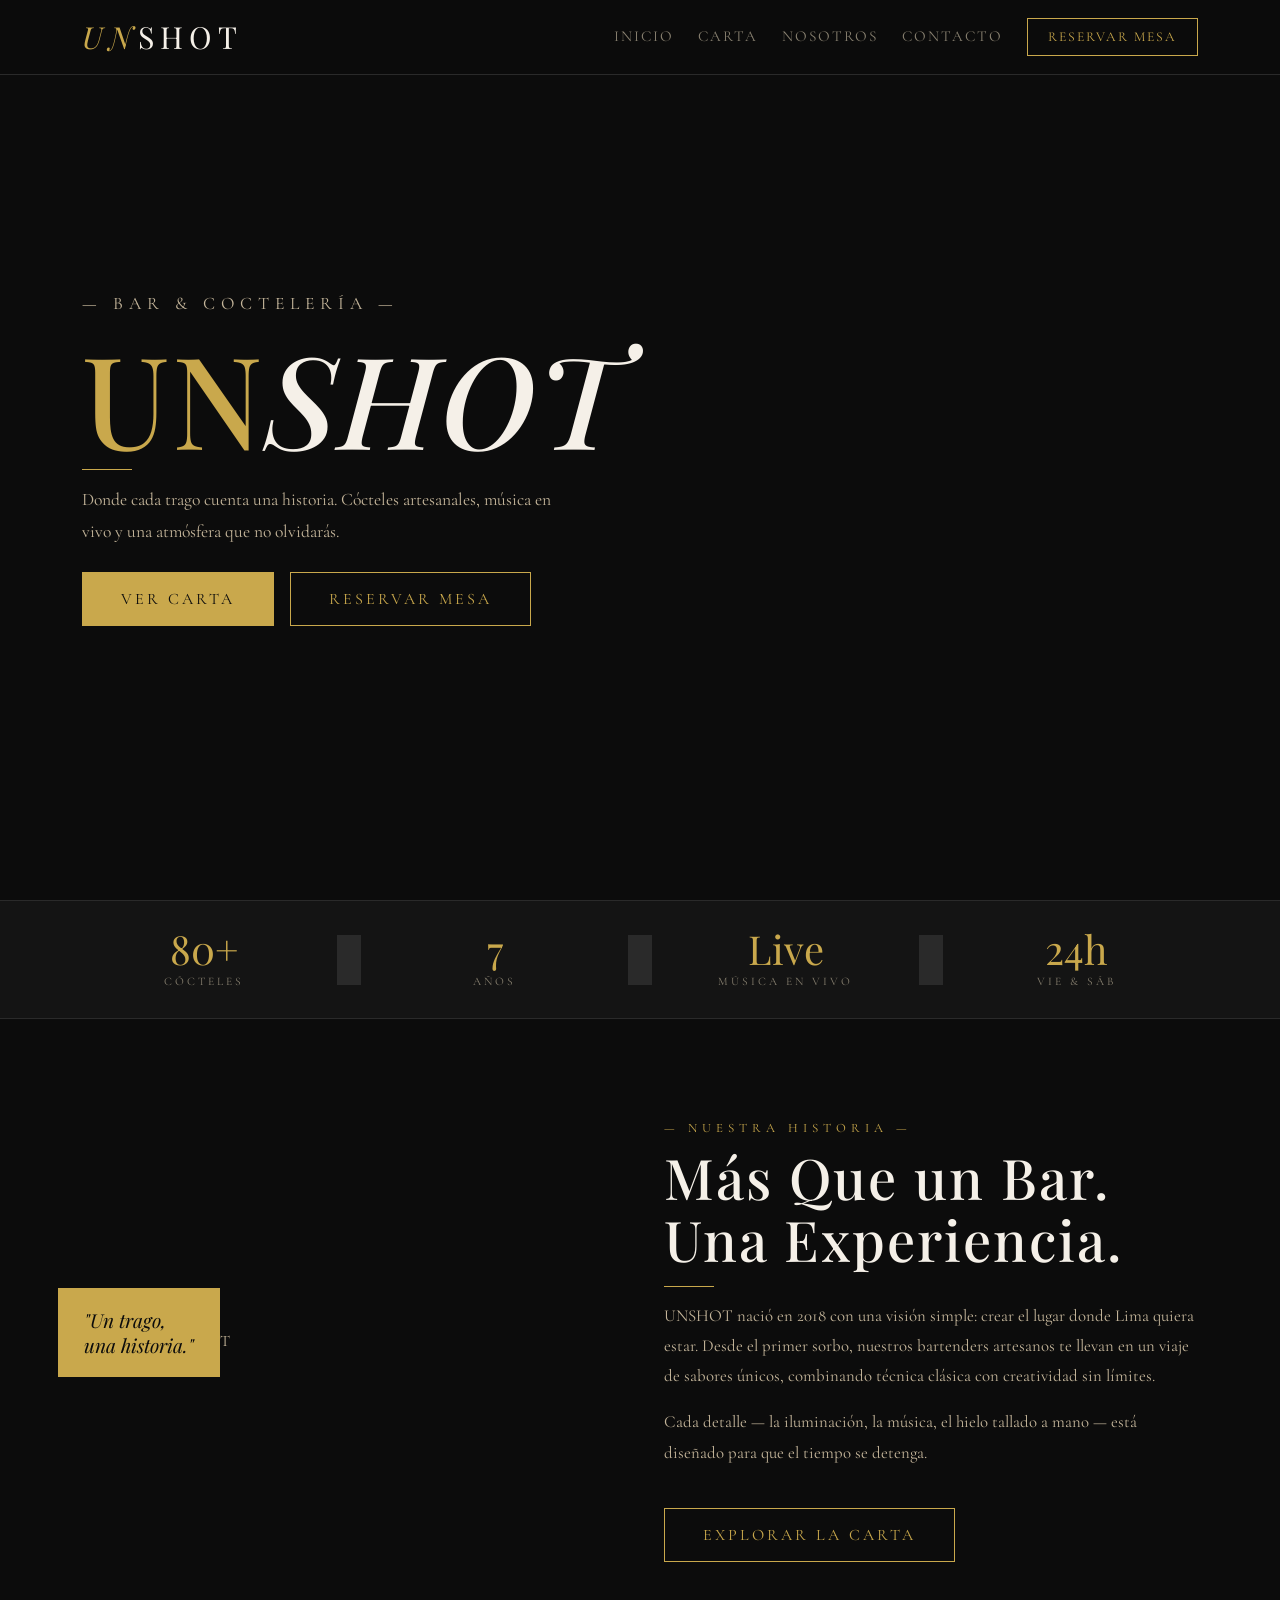
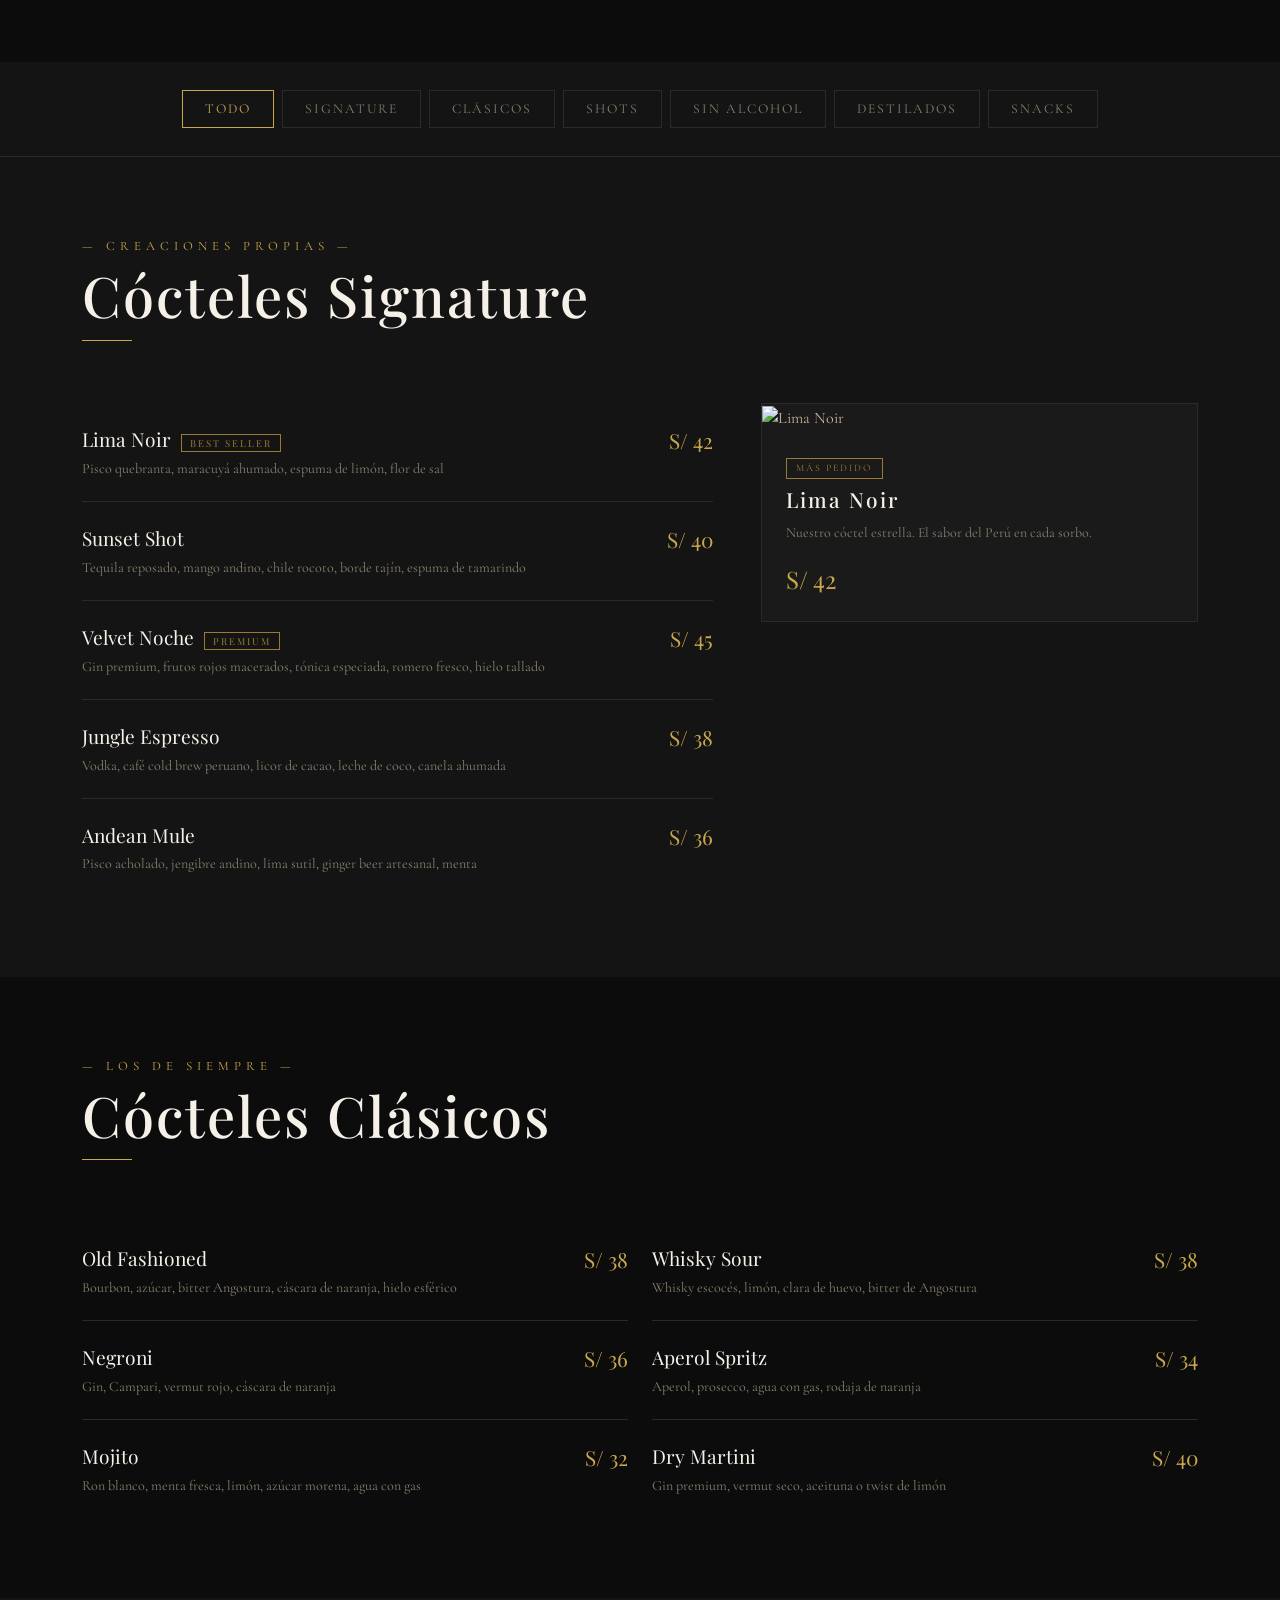
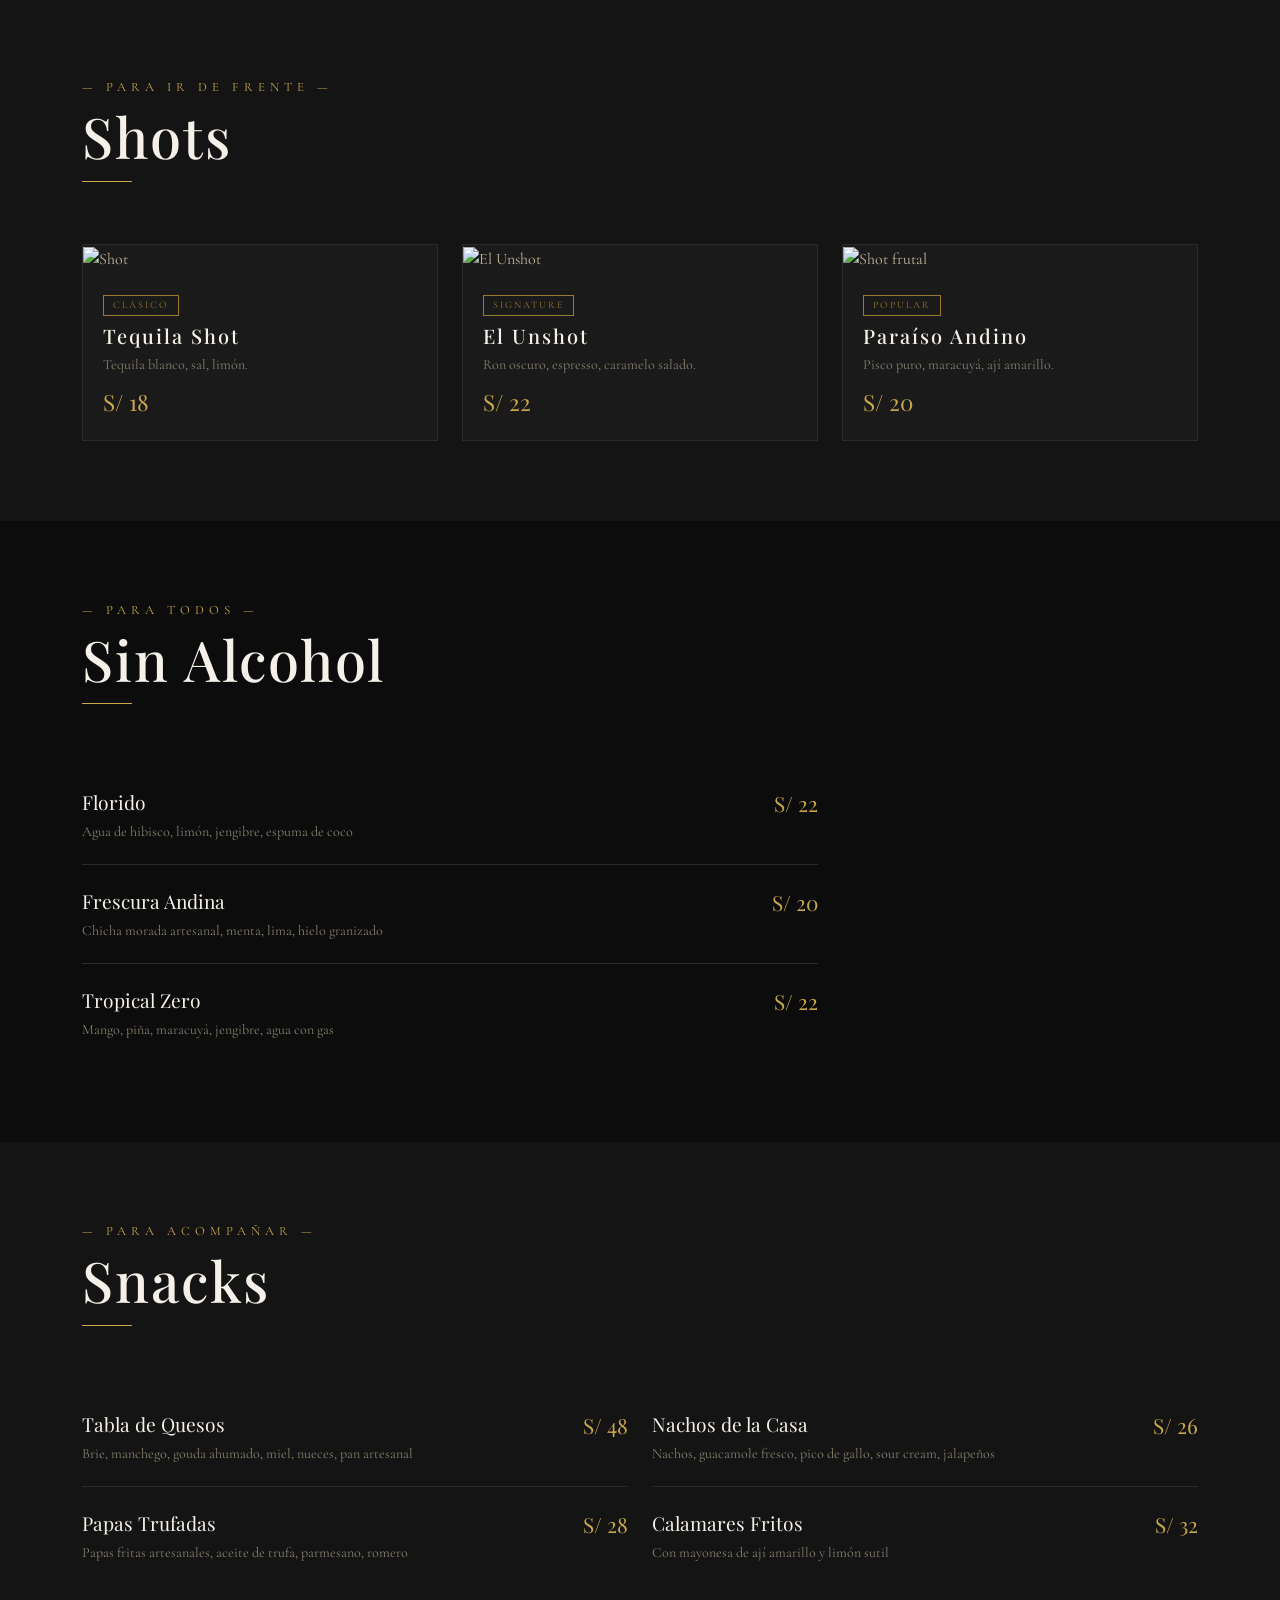
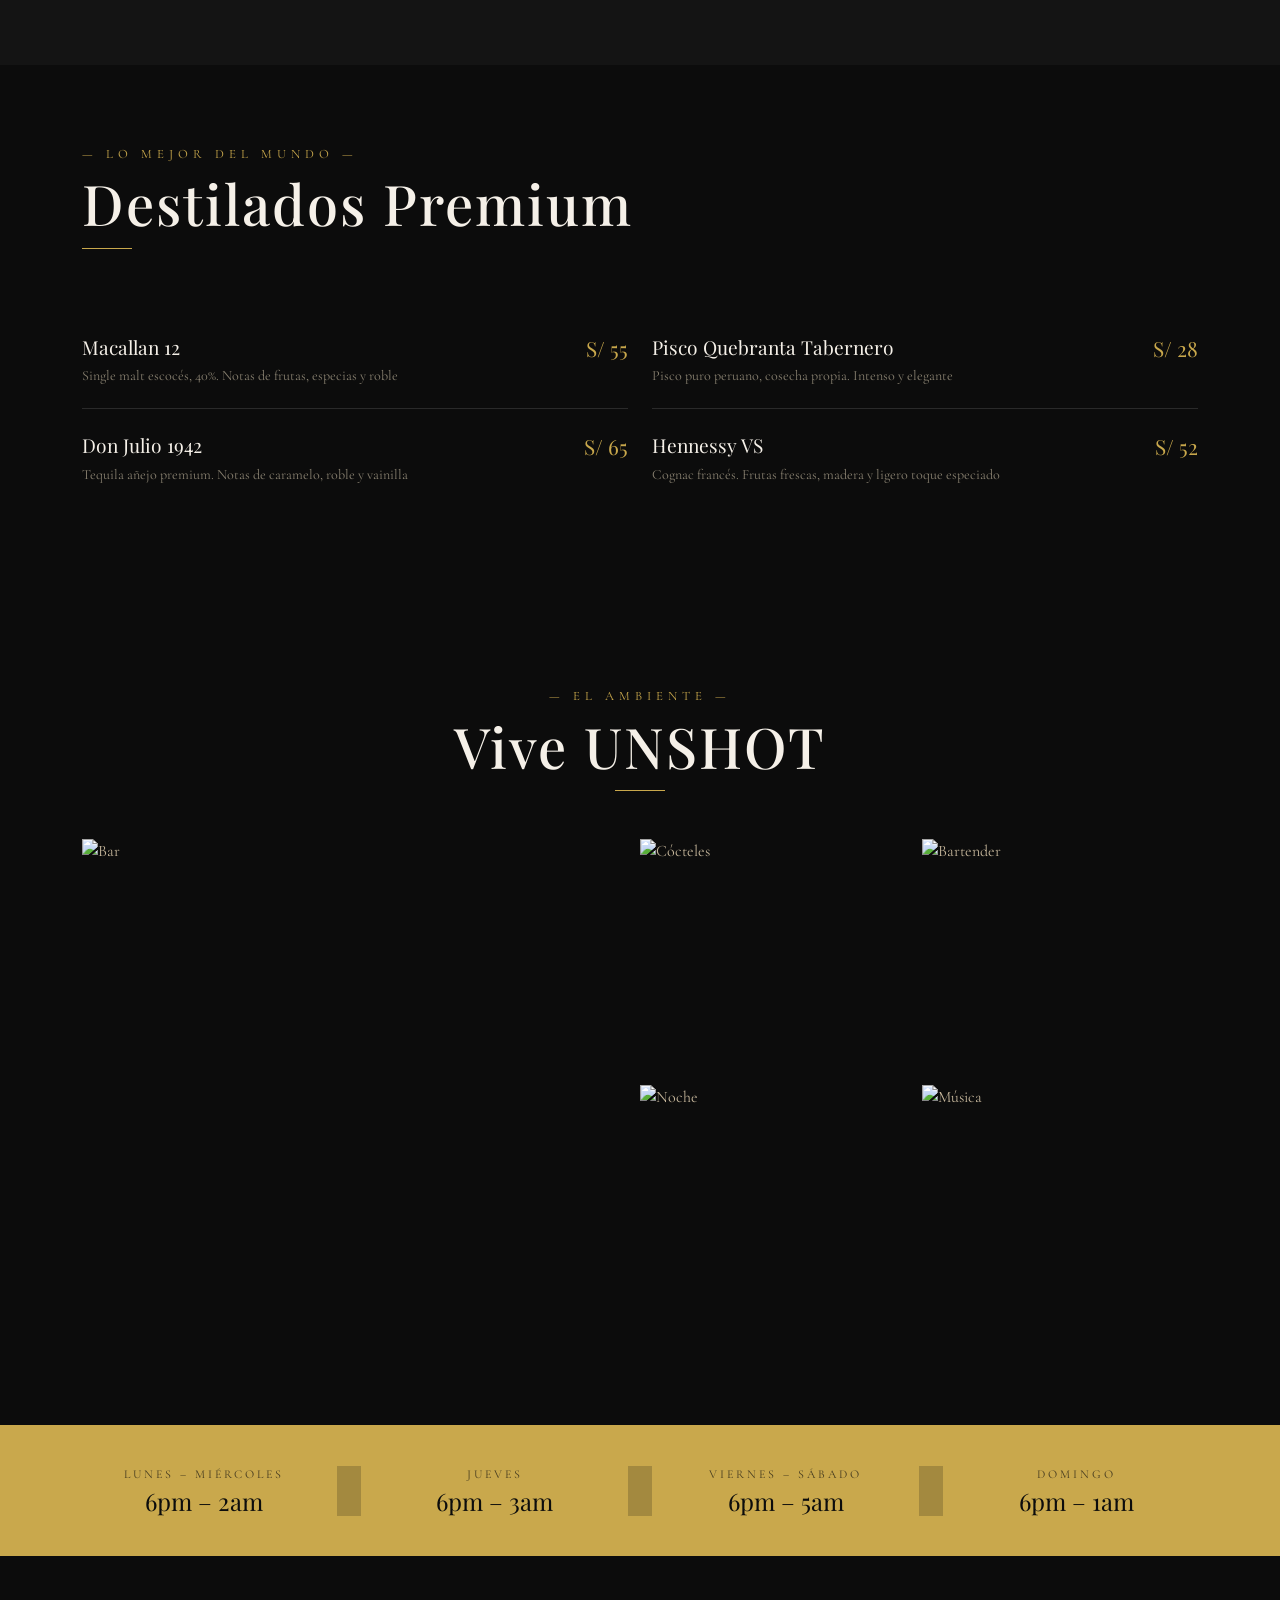
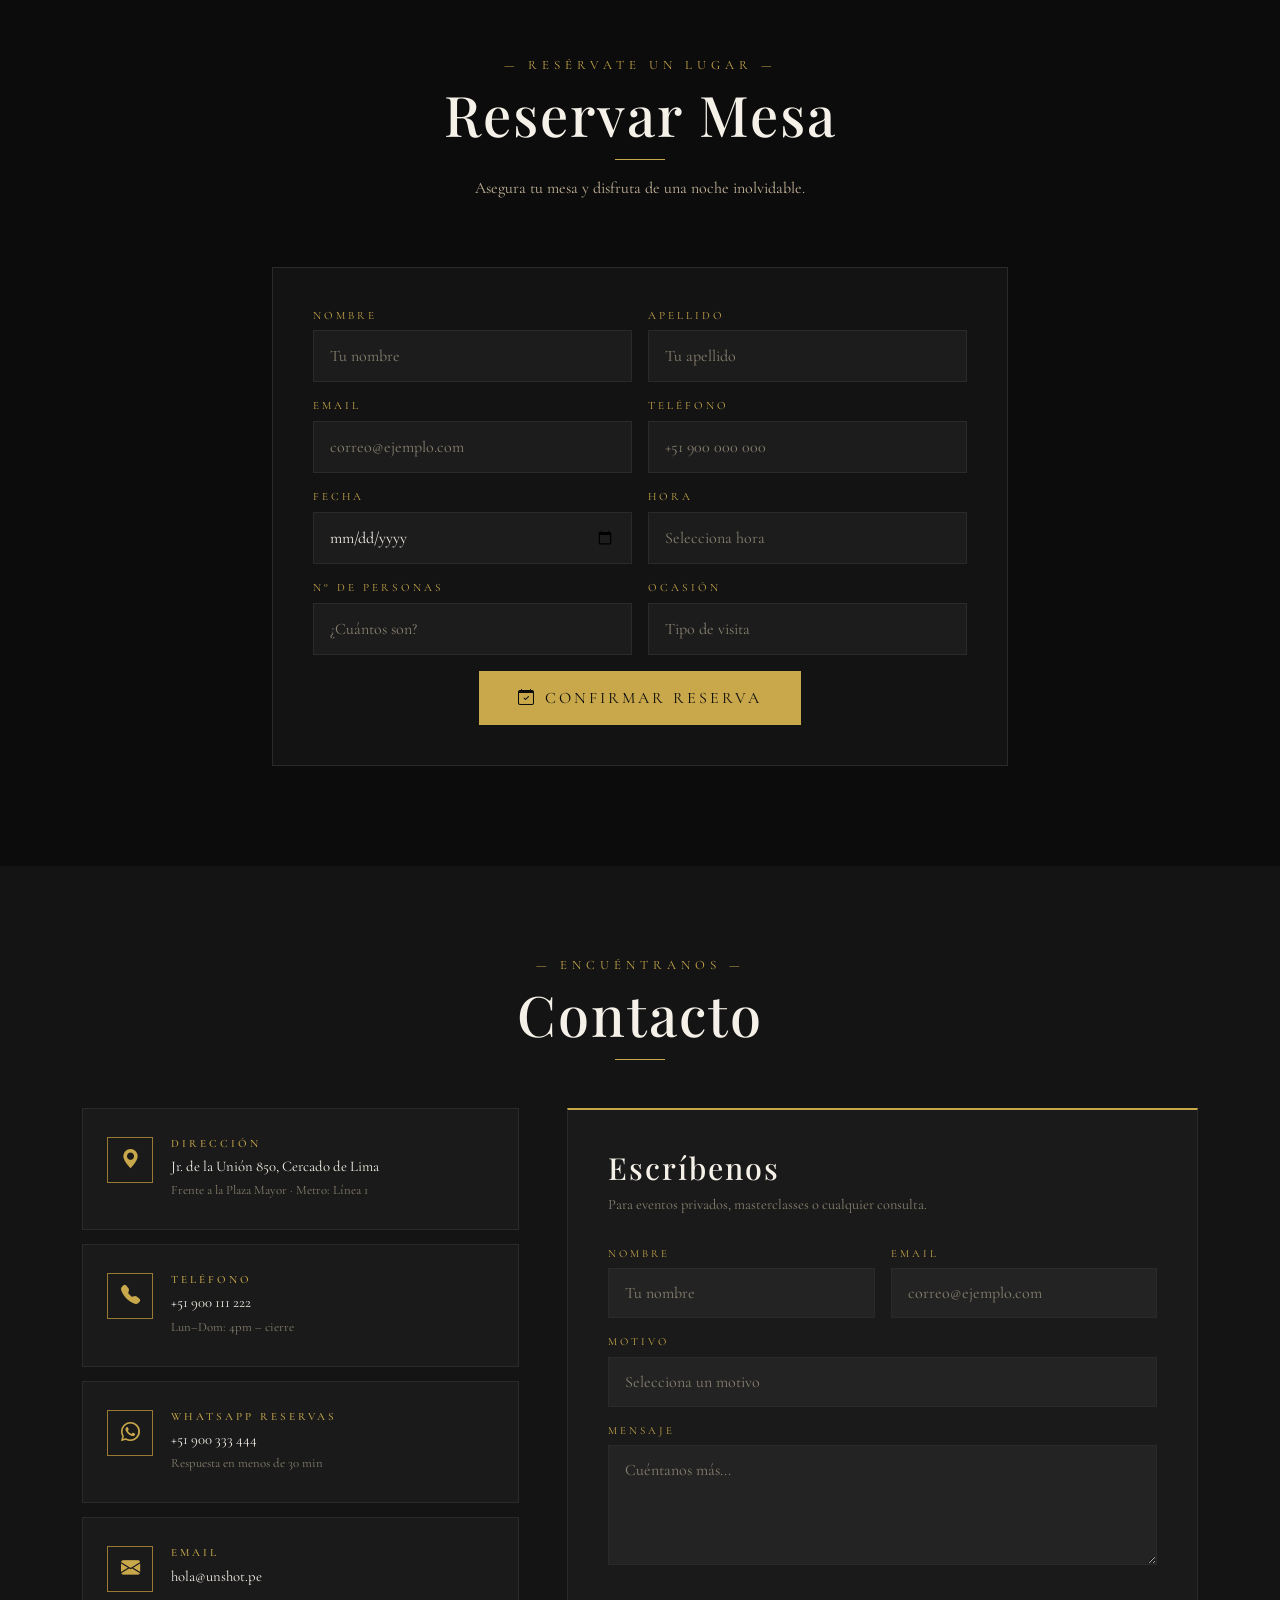
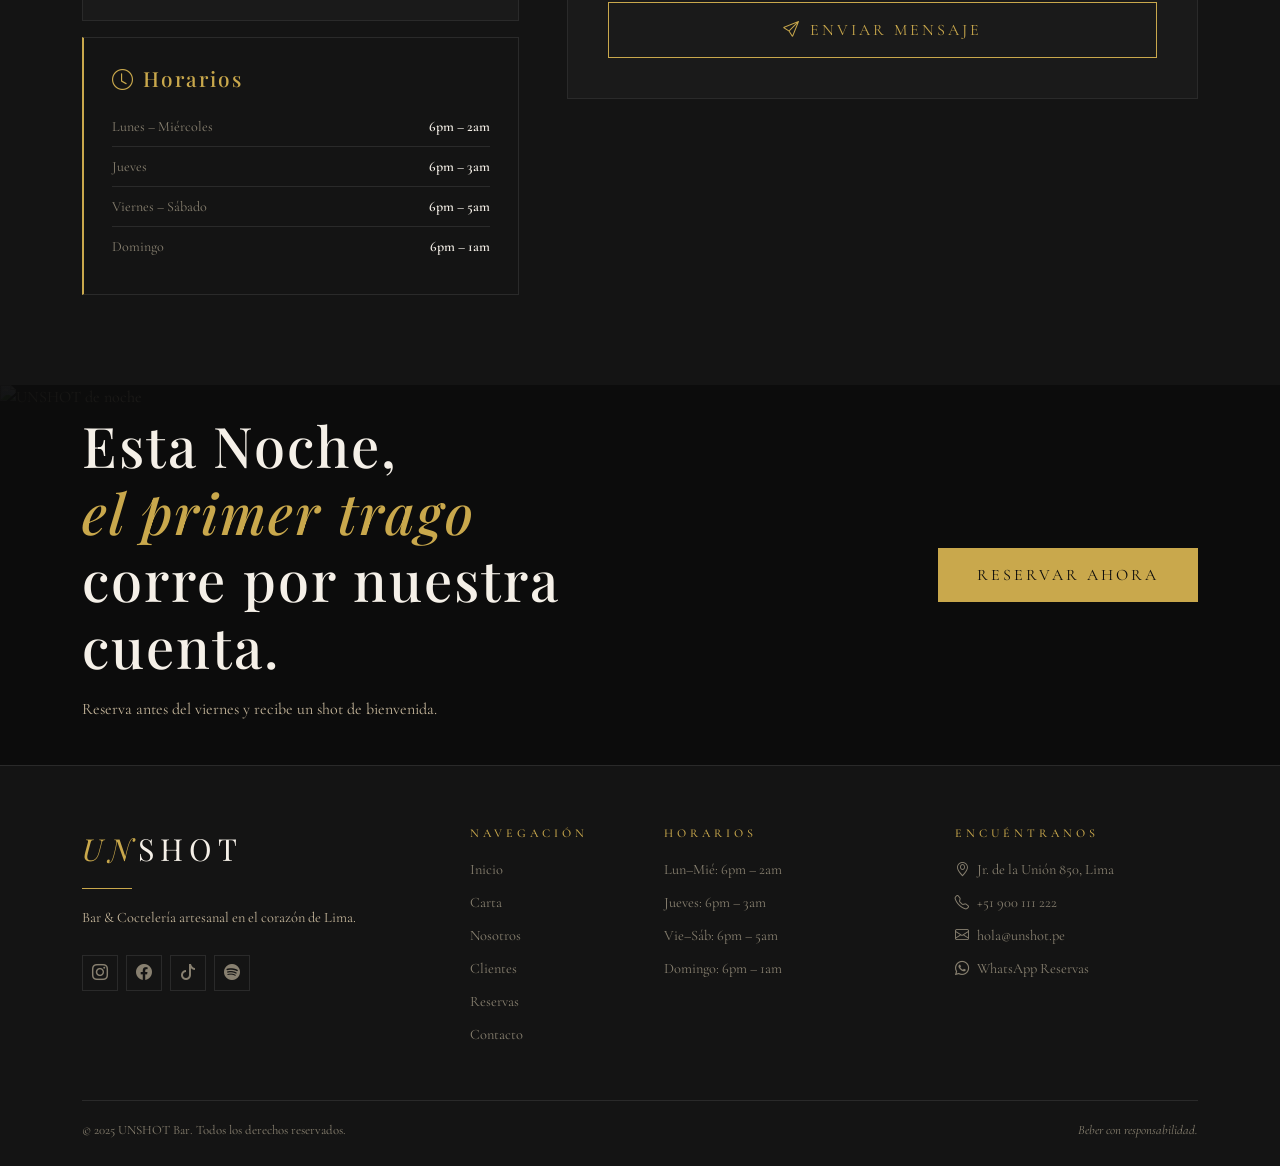
==== commit 6ac44ec5: "Quitar secciones clientes y reservas de index.html" ====
--- a/index.html
+++ b/index.html
@@ -10,7 +10,6 @@
   <link rel="stylesheet" href="css/shared.css"/>
   <link rel="stylesheet" href="css/index.css"/>
   <link rel="stylesheet" href="css/carta.css"/>
-  <link rel="stylesheet" href="css/admin.css"/>
   <link rel="stylesheet" href="css/contacto.css"/>
 </head>
 <body>
@@ -27,8 +26,6 @@
         <li class="nav-item"><a class="nav-link" href="#inicio">Inicio</a></li>
         <li class="nav-item"><a class="nav-link" href="#carta">Carta</a></li>
         <li class="nav-item"><a class="nav-link" href="#nosotros">Nosotros</a></li>
-        <li class="nav-item"><a class="nav-link" href="#clientes">Clientes</a></li>
-        <li class="nav-item"><a class="nav-link" href="#reservas">Reservas</a></li>
         <li class="nav-item"><a class="nav-link" href="#contacto">Contacto</a></li>
         <li class="nav-item ms-2"><a class="nav-link btn-nav" href="#reservar">Reservar Mesa</a></li>
       </ul>
@@ -336,97 +333,6 @@
         </div>
       </div>
     </div>
-  </div>
-</section>
-
-<!-- ═══════════════════════════════════════════ CLIENTES -->
-<section id="clientes" style="background:var(--surface);padding:80px 0">
-  <div class="container">
-    <div class="text-center mb-5">
-      <div class="section-tag">— Base de Datos —</div>
-      <h2 class="section-title">Gestión de Clientes</h2>
-      <div class="gold-line center"></div>
-      <p style="color:var(--muted);font-size:.9rem;margin-top:10px">Clientes registrados en Supabase PostgreSQL</p>
-    </div>
-
-    <!-- Stats + búscador + botón -->
-    <div class="row align-items-center mb-4 g-3">
-      <div class="col-md-3">
-        <div class="stat-card">
-          <div class="stat-num" id="totalClientes">—</div>
-          <div class="stat-label">Clientes registrados</div>
-        </div>
-      </div>
-      <div class="col-md-9 d-flex gap-2 justify-content-md-end flex-wrap align-items-center">
-        <input type="text" class="search-bar" id="buscadorClientes" placeholder="Buscar por nombre o email..."/>
-        <button class="btn-gold" style="padding:10px 22px;white-space:nowrap" data-bs-toggle="modal" data-bs-target="#modalNuevoCliente">
-          <i class="bi bi-person-plus me-2"></i>Nuevo Cliente
-        </button>
-      </div>
-    </div>
-
-    <!-- Tabla -->
-    <div class="data-table-wrap">
-      <table class="data-table">
-        <thead>
-          <tr><th>#</th><th>Nombre</th><th>Apellido</th><th>Telefono</th><th>Email</th><th>Fecha Registro</th></tr>
-        </thead>
-        <tbody id="tableClientes">
-          <tr class="loading-row"><td colspan="6">Cargando datos...</td></tr>
-        </tbody>
-      </table>
-    </div>
-    <p class="mt-3" style="font-size:.78rem;color:var(--muted)">
-      <i class="bi bi-database me-1" style="color:var(--gold-dark)"></i>
-      Fuente: tabla <code style="color:var(--gold-dark)">clientes</code> — Supabase PostgreSQL
-    </p>
-  </div>
-</section>
-
-<!-- ═══════════════════════════════════════════ RESERVAS -->
-<section id="reservas" style="background:var(--bg);padding:80px 0">
-  <div class="container">
-    <div class="text-center mb-5">
-      <div class="section-tag">— Base de Datos —</div>
-      <h2 class="section-title">Gestión de Reservas</h2>
-      <div class="gold-line center"></div>
-      <p style="color:var(--muted);font-size:.9rem;margin-top:10px">Todas las reservas de mesa registradas</p>
-    </div>
-
-    <!-- Stats -->
-    <div class="row g-3 mb-4">
-      <div class="col-6 col-md-3"><div class="stat-card"><div class="stat-num" id="totalReservas">—</div><div class="stat-label">Total</div></div></div>
-      <div class="col-6 col-md-3"><div class="stat-card"><div class="stat-num" id="totalConfirmadas" style="color:#4ade80">—</div><div class="stat-label">Confirmadas</div></div></div>
-      <div class="col-6 col-md-3"><div class="stat-card"><div class="stat-num" id="totalPendientes" style="color:#facc15">—</div><div class="stat-label">Pendientes</div></div></div>
-      <div class="col-6 col-md-3"><div class="stat-card"><div class="stat-num" id="totalPersonas">—</div><div class="stat-label">Personas</div></div></div>
-    </div>
-
-    <!-- Filtros -->
-    <div class="d-flex gap-2 mb-4 flex-wrap align-items-center">
-      <input type="text" class="search-bar" id="buscadorReservas" placeholder="Buscar cliente..."/>
-      <select id="filtroEstado" style="background:rgba(255,255,255,.04);border:1px solid var(--border);color:var(--text);padding:10px 14px;font-family:'Cormorant Garamond',serif">
-        <option value="">Todos los estados</option>
-        <option value="Confirmada">Confirmada</option>
-        <option value="Pendiente">Pendiente</option>
-        <option value="Cancelada">Cancelada</option>
-      </select>
-    </div>
-
-    <!-- Tabla -->
-    <div class="data-table-wrap">
-      <table class="data-table">
-        <thead>
-          <tr><th>#</th><th>Cliente</th><th>Fecha</th><th>Hora</th><th>Personas</th><th>Ocasion</th><th>Estado</th></tr>
-        </thead>
-        <tbody id="tableReservas">
-          <tr class="loading-row"><td colspan="7">Cargando datos...</td></tr>
-        </tbody>
-      </table>
-    </div>
-    <p class="mt-3" style="font-size:.78rem;color:var(--muted)">
-      <i class="bi bi-database me-1" style="color:var(--gold-dark)"></i>
-      Fuente: tablas <code style="color:var(--gold-dark)">reservas</code> + <code style="color:var(--gold-dark)">clientes</code> — Supabase PostgreSQL
-    </p>
   </div>
 </section>
 
@@ -575,252 +481,44 @@
   </div>
 </footer>
 
-<!-- ═══════════════════════════════════════════ MODAL NUEVO CLIENTE -->
-<div class="modal fade" id="modalNuevoCliente" tabindex="-1" aria-hidden="true">
-  <div class="modal-dialog modal-dialog-centered">
-    <div class="modal-content" style="background:var(--card);border:1px solid var(--border);border-radius:0">
-      <div class="modal-header" style="border-bottom:1px solid var(--border);padding:20px 28px">
-        <div>
-          <div class="section-tag" style="margin-bottom:4px">— Base de Datos —</div>
-          <h5 class="modal-title" style="font-family:'Playfair Display',serif;color:var(--white);font-size:1.4rem;margin:0">Nuevo Cliente</h5>
-        </div>
-        <button type="button" class="btn-close btn-close-white" data-bs-dismiss="modal"></button>
-      </div>
-      <div class="modal-body" style="padding:28px">
-        <div class="row g-3">
-          <div class="col-6"><label class="form-label-g">Nombre <span style="color:#f87171">*</span></label><input type="text" id="cNombre" class="form-field" placeholder="Nombre"/></div>
-          <div class="col-6"><label class="form-label-g">Apellido <span style="color:#f87171">*</span></label><input type="text" id="cApellido" class="form-field" placeholder="Apellido"/></div>
-          <div class="col-12"><label class="form-label-g">Correo electrónico</label><input type="email" id="cEmail" class="form-field" placeholder="correo@ejemplo.com"/></div>
-          <div class="col-12"><label class="form-label-g">Teléfono</label><input type="tel" id="cTelefono" class="form-field" placeholder="+51 900 000 000"/></div>
-        </div>
-        <div id="modalErr" style="display:none;color:#f87171;font-size:.88rem;margin-top:14px"></div>
-      </div>
-      <div class="modal-footer" style="border-top:1px solid var(--border);padding:16px 28px">
-        <button type="button" class="btn-gold" style="background:transparent;padding:10px 24px" data-bs-dismiss="modal">Cancelar</button>
-        <button type="button" class="btn-gold solid" id="btnGuardar" onclick="guardarCliente()" style="padding:10px 28px">
-          <i class="bi bi-check2 me-1"></i>Guardar
-        </button>
-      </div>
-    </div>
-  </div>
-</div>
-
 <!-- ═══════════════════════════════════════════ SCRIPTS -->
 <script src="https://cdn.jsdelivr.net/npm/bootstrap@5.3.3/dist/js/bootstrap.bundle.min.js"></script>
-<script src="https://cdn.jsdelivr.net/npm/@supabase/supabase-js@2"></script>
-<script src="js/supabase-config.js"></script>
 <script src="js/main.js"></script>
 <script>
-// ── RESERVAR ──────────────────────────────────────────
-async function confirmarReserva() {
+function confirmarReserva() {
   const nombre   = document.getElementById('rNombre').value.trim()
   const apellido = document.getElementById('rApellido').value.trim()
-  const email    = document.getElementById('rEmail').value.trim()
-  const telefono = document.getElementById('rPhone').value.trim()
   const fecha    = document.getElementById('rDate').value
   const horaRaw  = document.getElementById('rTime').value
   const personas = document.getElementById('rPeople').value
-  const ocasion  = document.getElementById('rOccasion').value
   const errEl    = document.getElementById('reserveError')
-  const btn      = document.getElementById('reserveSubmit')
 
   errEl.style.display = 'none'
-
   if (!nombre || !apellido || !fecha || horaRaw === 'Selecciona hora' || !personas) {
-    errEl.textContent = 'Completa los campos obligatorios: nombre, apellido, fecha, hora y personas.'
+    errEl.textContent = 'Completa los campos: nombre, apellido, fecha, hora y personas.'
     errEl.style.display = 'block'
     return
   }
-
-  btn.disabled = true
-  btn.innerHTML = '<i class="bi bi-hourglass-split me-2"></i>Procesando...'
-
-  const horaMap = { '6:00 PM':'18:00:00','7:00 PM':'19:00:00','8:00 PM':'20:00:00','9:00 PM':'21:00:00','10:00 PM':'22:00:00','11:00 PM':'23:00:00' }
-  const hora = horaMap[horaRaw] || '20:00:00'
-
-  try {
-    // 1. Buscar o crear cliente
-    let idCliente
-    if (email) {
-      const { data: ex } = await supabaseClient.from('clientes').select('id_cliente').eq('email', email).limit(1)
-      if (ex && ex.length > 0) {
-        idCliente = ex[0].id_cliente
-      }
-    }
-    if (!idCliente) {
-      const { data: nc, error: errC } = await supabaseClient
-        .from('clientes')
-        .insert([{ nombre, apellido, email: email || null, telefono: telefono || null }])
-        .select('id_cliente')
-      if (errC) throw errC
-      idCliente = nc[0].id_cliente
-    }
-
-    // 2. Insertar reserva
-    const { error: errR } = await supabaseClient
-      .from('reservas')
-      .insert([{ id_cliente: idCliente, fecha, hora, num_personas: parseInt(personas), ocasion: ocasion !== 'Tipo de visita' ? ocasion : null, estado: 'Pendiente' }])
-    if (errR) throw errR
-
-    // 3. Mostrar éxito
-    document.getElementById('reserveFormWrap').style.display = 'none'
-    document.getElementById('reserveSuccessMsg').textContent =
-      `${nombre}, tu reserva para el ${fecha} a las ${horaRaw} ha sido registrada. ¡Te esperamos!`
-    document.getElementById('reserveSuccess').style.display = 'block'
-
-    // Recargar tablas
-    cargarClientes()
-    cargarReservas()
-
-  } catch(e) {
-    errEl.textContent = 'Error al guardar: ' + e.message
-    errEl.style.display = 'block'
-  }
-
-  btn.disabled = false
-  btn.innerHTML = '<i class="bi bi-calendar-check me-2"></i>Confirmar Reserva'
+  document.getElementById('reserveFormWrap').style.display = 'none'
+  document.getElementById('reserveSuccessMsg').textContent =
+    `${nombre}, tu reserva para el ${fecha} a las ${horaRaw} fue registrada. ¡Te esperamos!`
+  document.getElementById('reserveSuccess').style.display = 'block'
 }
 
 function nuevaReserva() {
   document.getElementById('reserveFormWrap').style.display = 'block'
   document.getElementById('reserveSuccess').style.display = 'none'
-  document.getElementById('rNombre').value = ''
-  document.getElementById('rApellido').value = ''
-  document.getElementById('rEmail').value = ''
-  document.getElementById('rPhone').value = ''
-  document.getElementById('rDate').value = ''
 }
 
-// ── CLIENTES ──────────────────────────────────────────
-let todosLosClientes = []
-
-async function cargarClientes() {
-  const { data, error } = await supabaseClient.from('clientes').select('*').order('id_cliente', { ascending: false })
-  if (error) {
-    document.getElementById('tableClientes').innerHTML = `<tr class="error-row"><td colspan="6">Error: ${error.message}</td></tr>`
-    return
-  }
-  todosLosClientes = data || []
-  document.getElementById('totalClientes').textContent = todosLosClientes.length
-  renderClientes(todosLosClientes)
-}
-
-function renderClientes(lista) {
-  if (lista.length === 0) {
-    document.getElementById('tableClientes').innerHTML = `<tr class="loading-row"><td colspan="6">No hay clientes.</td></tr>`
-    return
-  }
-  document.getElementById('tableClientes').innerHTML = lista.map(c => `
-    <tr>
-      <td>${c.id_cliente}</td><td>${c.nombre}</td><td>${c.apellido}</td>
-      <td>${c.telefono||'-'}</td><td>${c.email||'-'}</td><td>${formatDate(c.fecha_registro)}</td>
-    </tr>`).join('')
-}
-
-document.getElementById('buscadorClientes').addEventListener('input', function() {
-  const q = this.value.toLowerCase()
-  renderClientes(todosLosClientes.filter(c =>
-    c.nombre.toLowerCase().includes(q) || c.apellido.toLowerCase().includes(q) ||
-    (c.email && c.email.toLowerCase().includes(q))
-  ))
-})
-
-async function guardarCliente() {
-  const nombre   = document.getElementById('cNombre').value.trim()
-  const apellido = document.getElementById('cApellido').value.trim()
-  const email    = document.getElementById('cEmail').value.trim()
-  const telefono = document.getElementById('cTelefono').value.trim()
-  const errEl    = document.getElementById('modalErr')
-  const btn      = document.getElementById('btnGuardar')
-
-  errEl.style.display = 'none'
-  if (!nombre || !apellido) { errEl.textContent = 'Nombre y apellido son obligatorios.'; errEl.style.display = 'block'; return }
-
-  btn.disabled = true; btn.innerHTML = '<i class="bi bi-hourglass-split me-1"></i>Guardando...'
-
-  const { error } = await supabaseClient.from('clientes')
-    .insert([{ nombre, apellido, email: email||null, telefono: telefono||null }])
-
-  btn.disabled = false; btn.innerHTML = '<i class="bi bi-check2 me-1"></i>Guardar'
-
-  if (error) {
-    errEl.textContent = error.code === '23505' ? 'Ya existe un cliente con ese correo.' : 'Error: ' + error.message
-    errEl.style.display = 'block'; return
-  }
-
-  bootstrap.Modal.getInstance(document.getElementById('modalNuevoCliente')).hide()
-  document.getElementById('cNombre').value = ''
-  document.getElementById('cApellido').value = ''
-  document.getElementById('cEmail').value = ''
-  document.getElementById('cTelefono').value = ''
-  cargarClientes()
-}
-
-// ── RESERVAS ──────────────────────────────────────────
-let todasLasReservas = []
-
-async function cargarReservas() {
-  const { data, error } = await supabaseClient
-    .from('reservas')
-    .select('id_reserva, fecha, hora, num_personas, ocasion, estado, clientes(nombre, apellido)')
-    .order('fecha', { ascending: false })
-
-  if (error) {
-    document.getElementById('tableReservas').innerHTML = `<tr class="error-row"><td colspan="7">Error: ${error.message}</td></tr>`
-    return
-  }
-  todasLasReservas = data || []
-  document.getElementById('totalReservas').textContent    = todasLasReservas.length
-  document.getElementById('totalConfirmadas').textContent = todasLasReservas.filter(r => r.estado==='Confirmada').length
-  document.getElementById('totalPendientes').textContent  = todasLasReservas.filter(r => r.estado==='Pendiente').length
-  document.getElementById('totalPersonas').textContent    = todasLasReservas.reduce((s,r) => s+(r.num_personas||0), 0)
-  renderReservas(todasLasReservas)
-}
-
-function renderReservas(lista) {
-  if (lista.length === 0) {
-    document.getElementById('tableReservas').innerHTML = `<tr class="loading-row"><td colspan="7">No hay reservas.</td></tr>`
-    return
-  }
-  document.getElementById('tableReservas').innerHTML = lista.map(r => `
-    <tr>
-      <td>${r.id_reserva}</td>
-      <td>${r.clientes ? r.clientes.nombre+' '+r.clientes.apellido : '-'}</td>
-      <td>${formatDate(r.fecha)}</td><td>${formatTime(r.hora)}</td>
-      <td>${r.num_personas}</td><td>${r.ocasion||'-'}</td>
-      <td>${badgeEstado(r.estado)}</td>
-    </tr>`).join('')
-}
-
-function aplicarFiltros() {
-  const q = document.getElementById('buscadorReservas').value.toLowerCase()
-  const e = document.getElementById('filtroEstado').value
-  renderReservas(todasLasReservas.filter(r => {
-    const nombre = r.clientes ? (r.clientes.nombre+' '+r.clientes.apellido).toLowerCase() : ''
-    return (!q || nombre.includes(q)) && (!e || r.estado===e)
-  }))
-}
-
-document.getElementById('buscadorReservas').addEventListener('input', aplicarFiltros)
-document.getElementById('filtroEstado').addEventListener('change', aplicarFiltros)
-
-// ── CONTACTO ──────────────────────────────────────────
 function enviarContacto() {
   const nombre = document.getElementById('cfNombre').value.trim()
   const email  = document.getElementById('cfEmail').value.trim()
-  const msg    = document.getElementById('cfMsg').value.trim()
   const errEl  = document.getElementById('contactErr')
-
   errEl.style.display = 'none'
   if (!nombre || !email) { errEl.textContent = 'Nombre y email son obligatorios.'; errEl.style.display = 'block'; return }
-
   document.getElementById('contactForm').style.display = 'none'
   document.getElementById('contactSuccess').style.display = 'block'
 }
-
-// ── INICIAR ───────────────────────────────────────────
-cargarClientes()
-cargarReservas()
 </script>
 </body>
 </html>
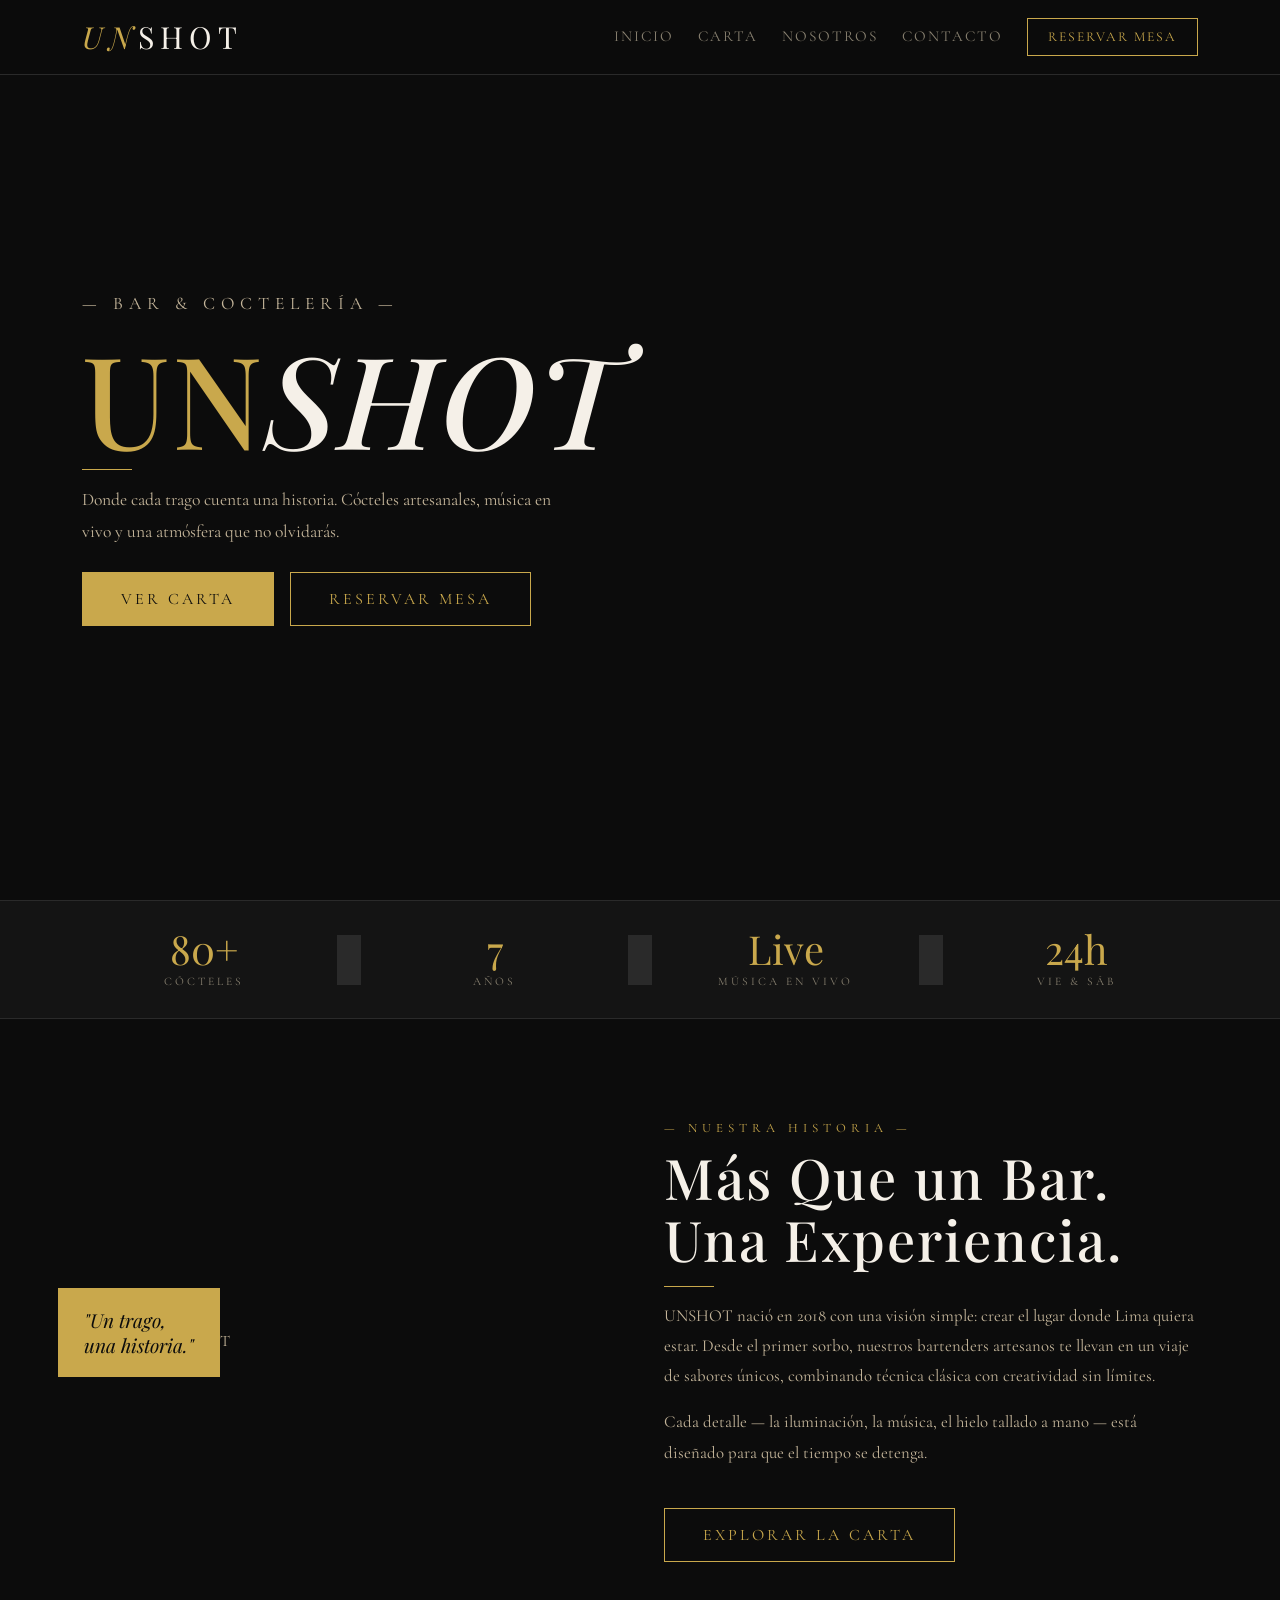
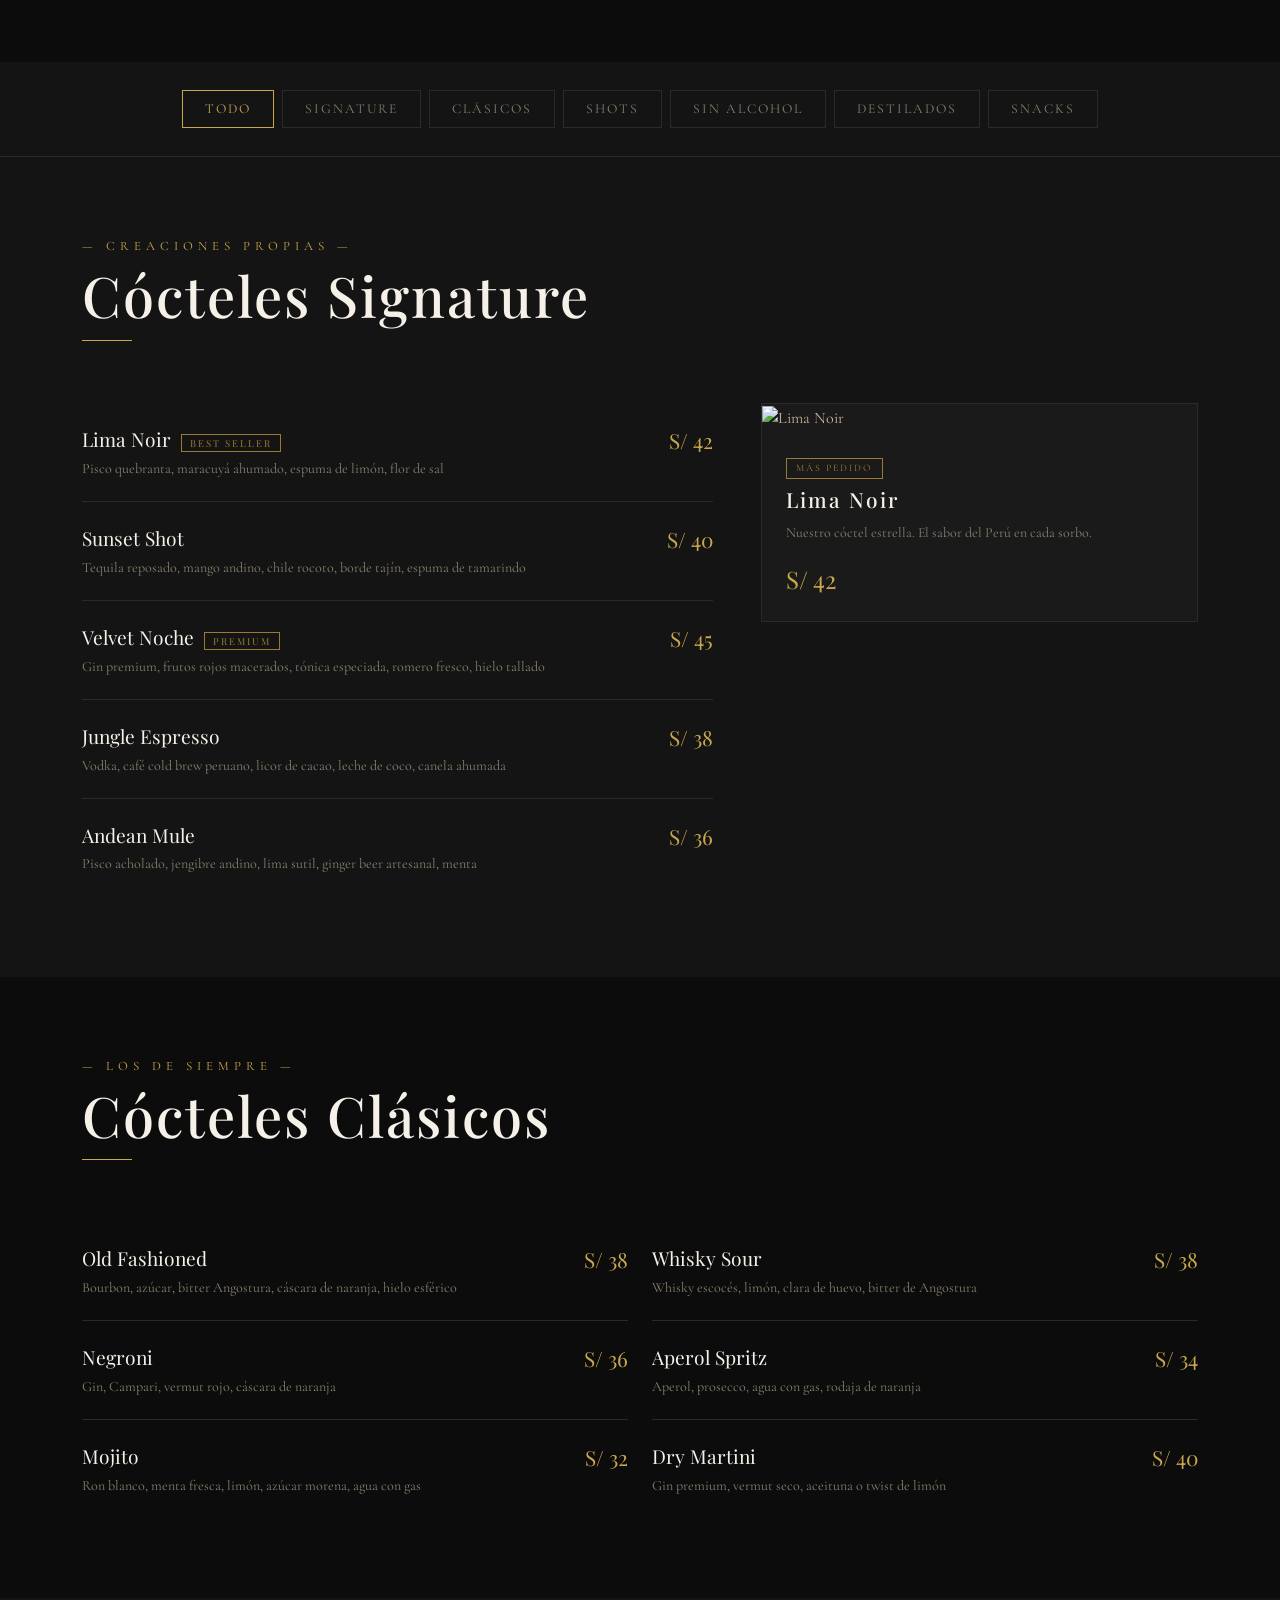
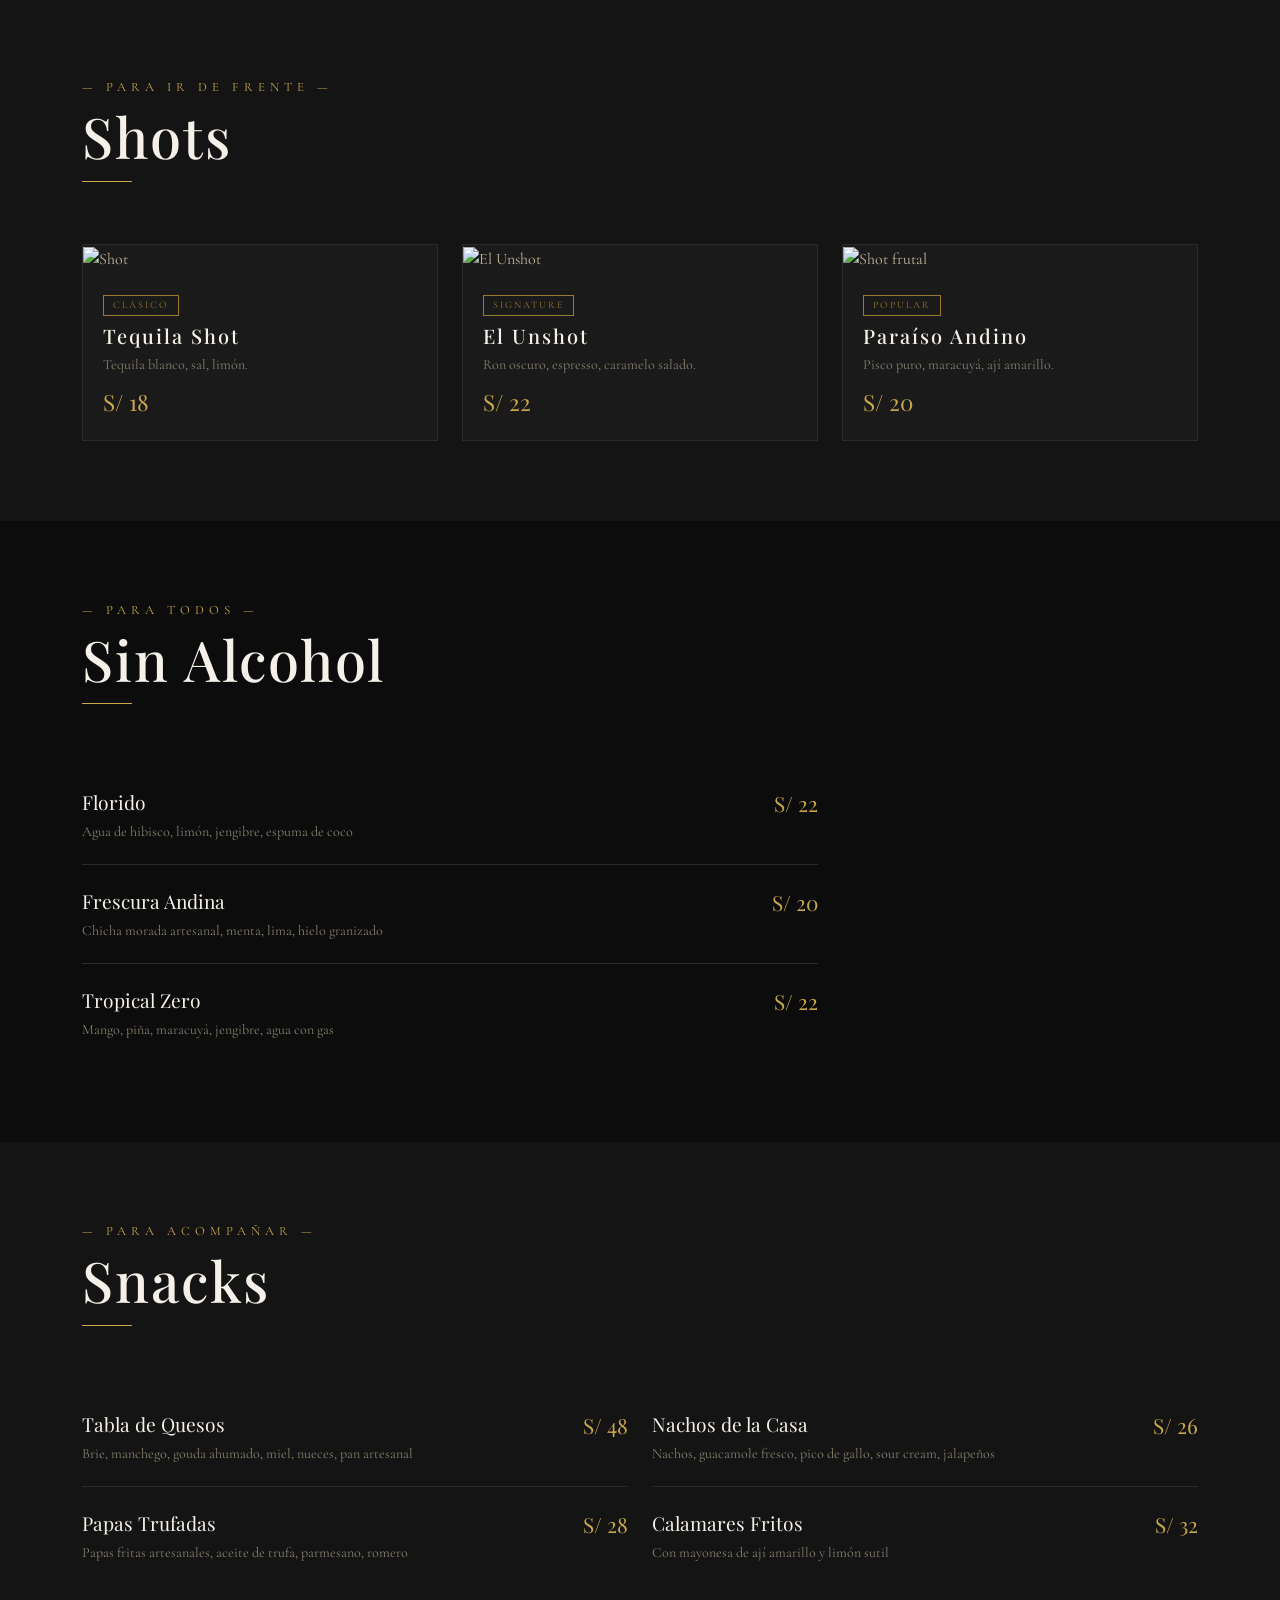
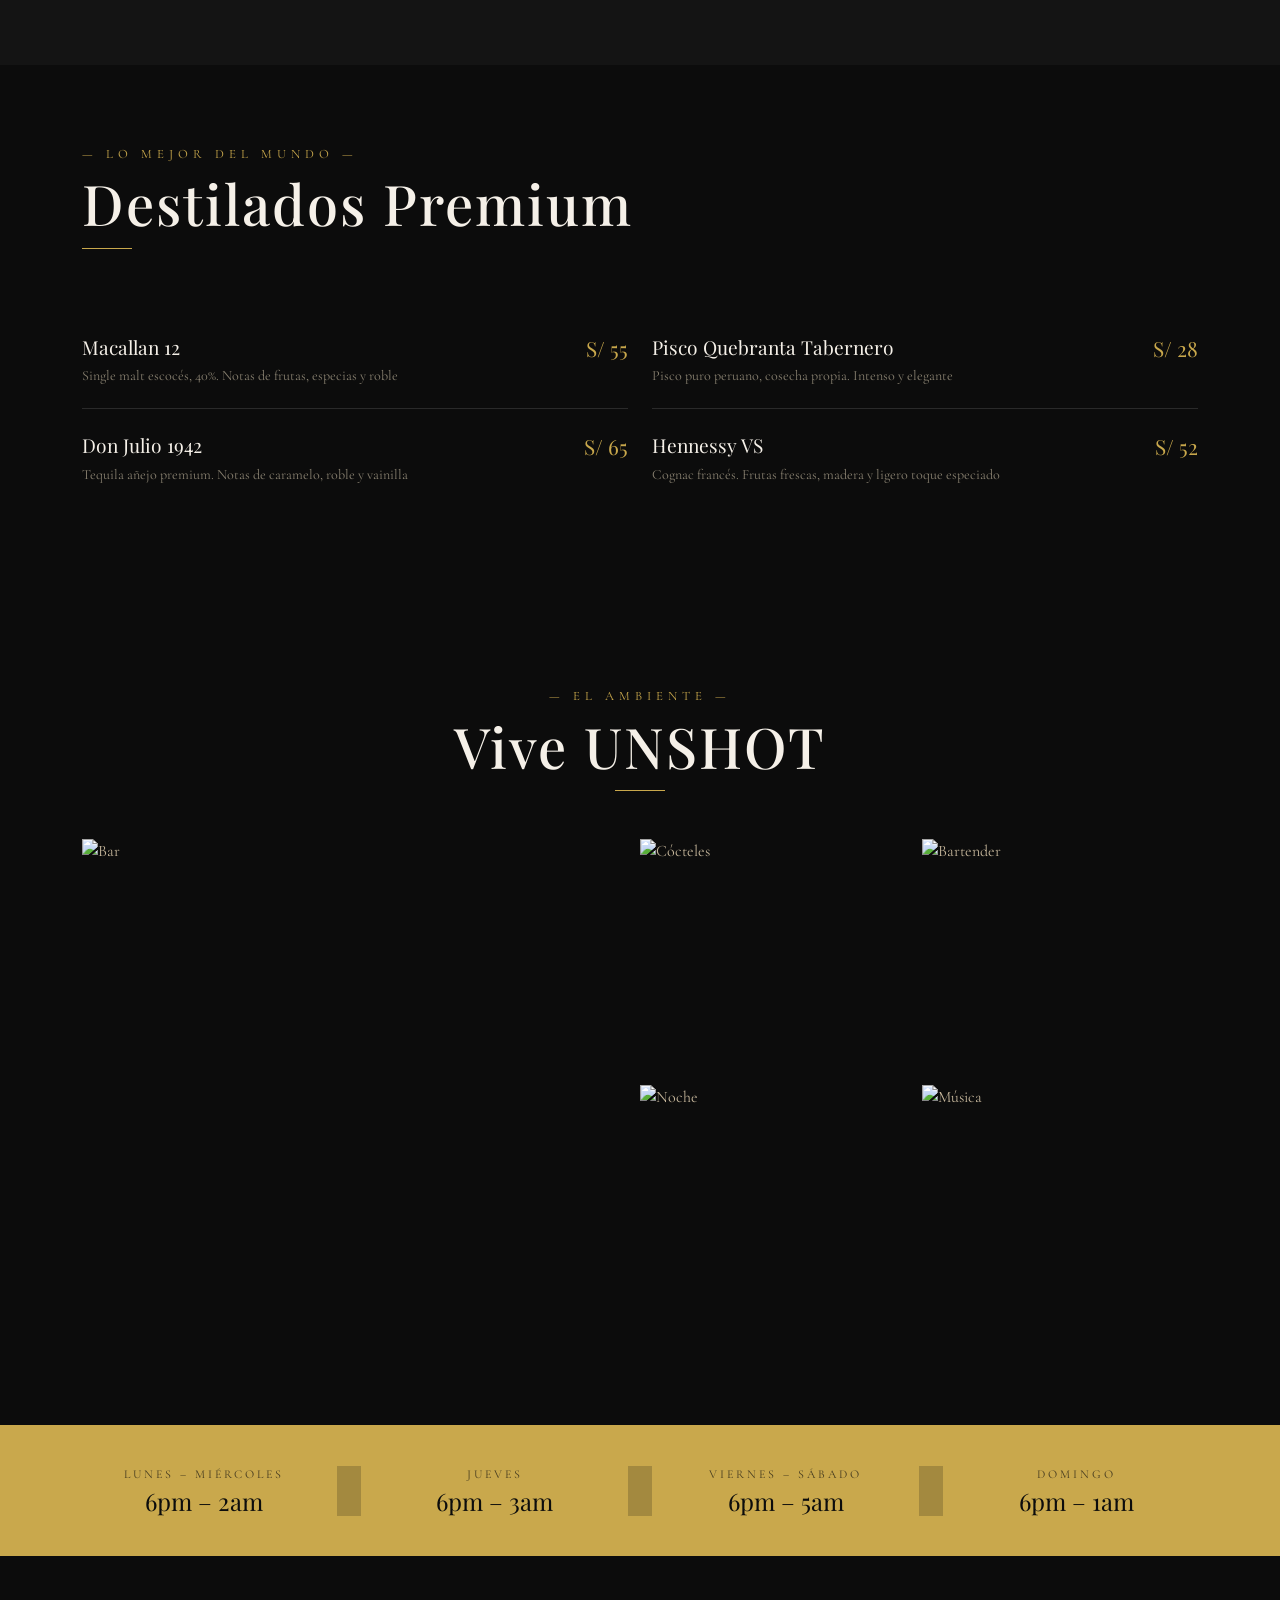
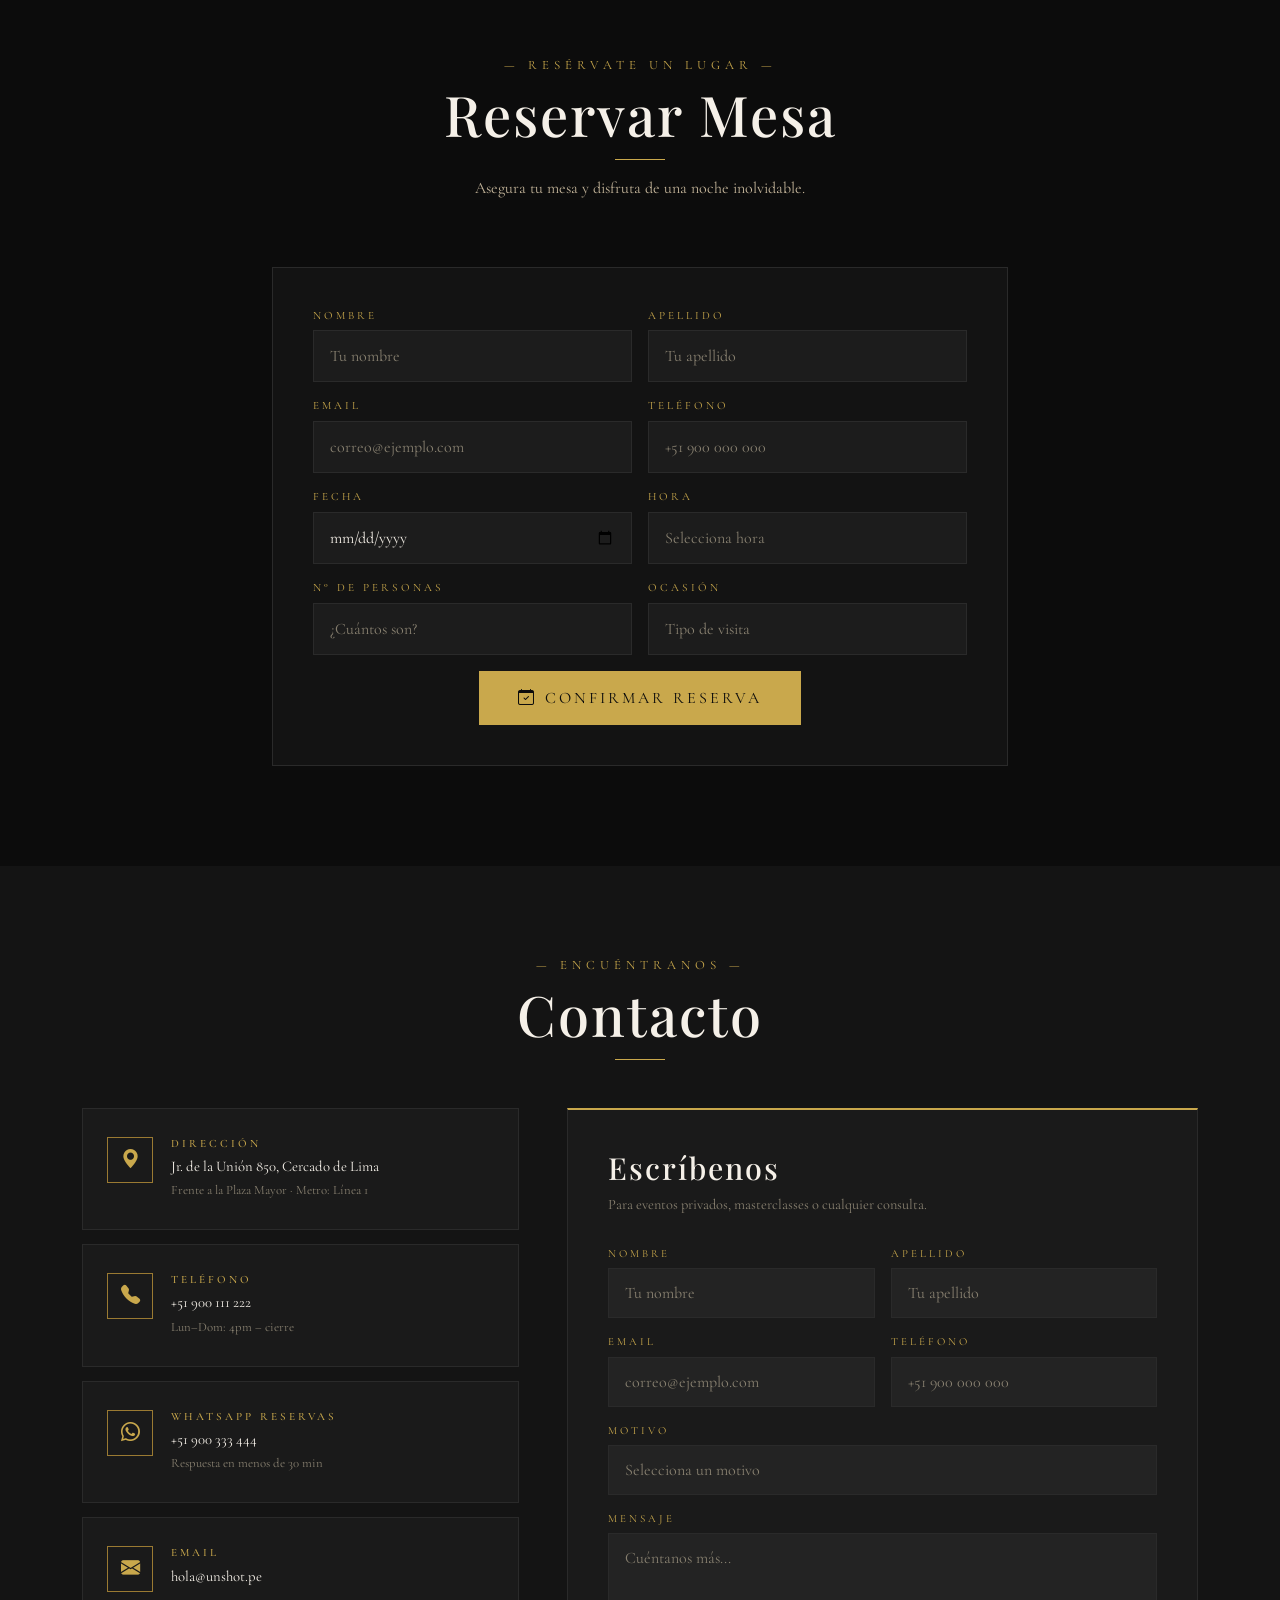
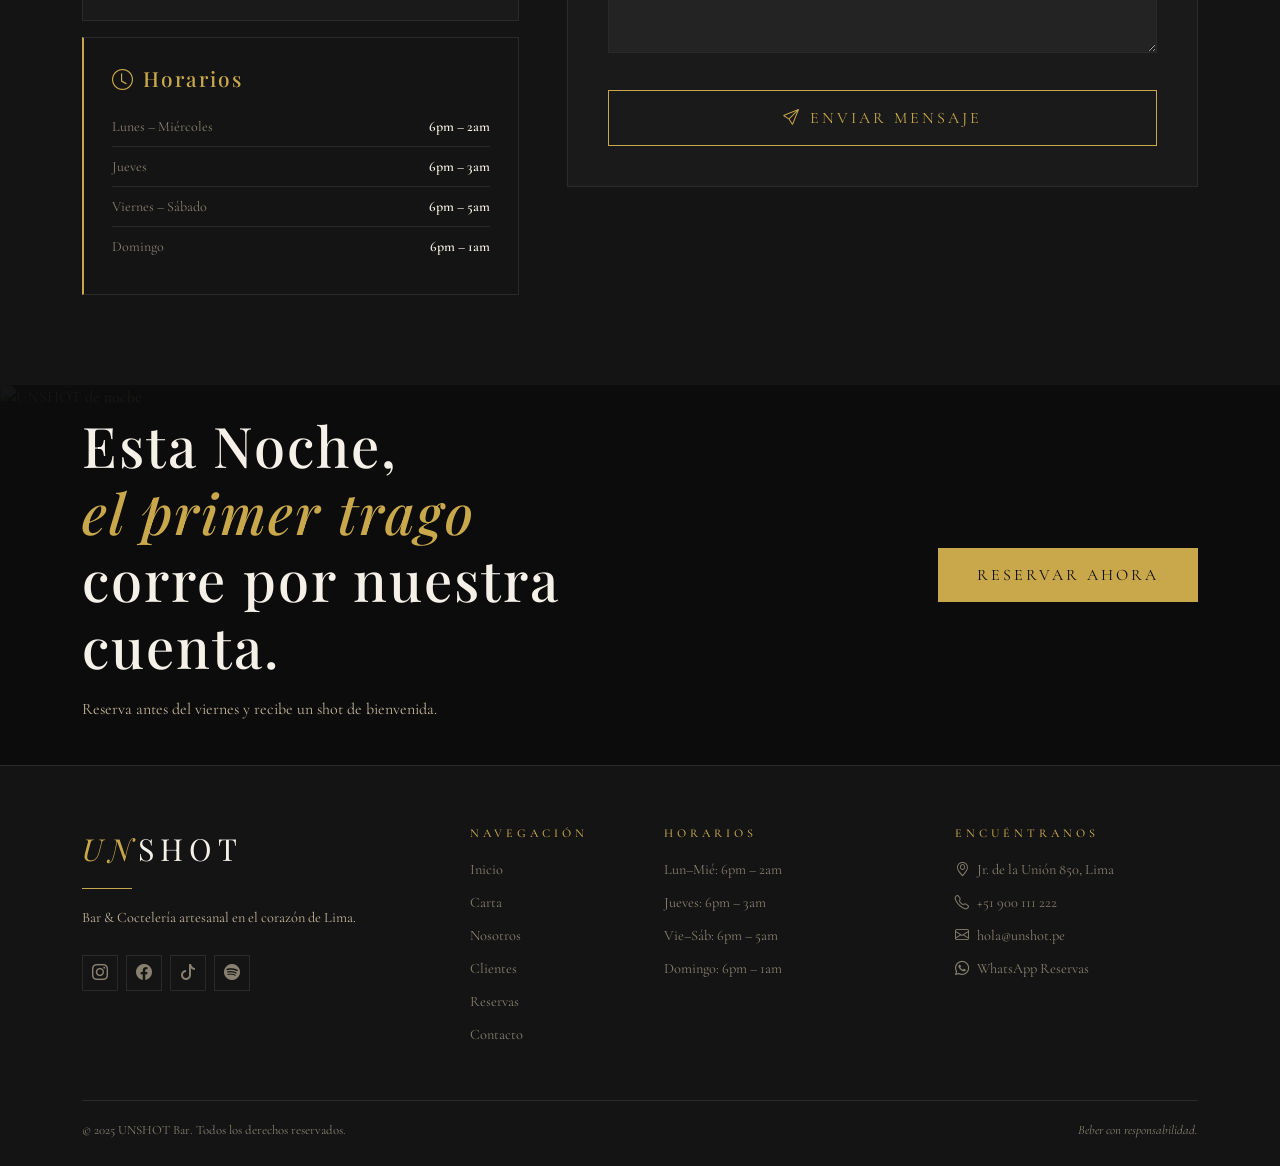
==== commit 5ca28247: "Conectar formularios de contacto y reserva a Supabase" ====
--- a/index.html
+++ b/index.html
@@ -379,7 +379,9 @@
           <div id="contactForm">
             <div class="row g-3 mb-3">
               <div class="col-sm-6"><label class="form-label-g">Nombre</label><input type="text" class="form-field" id="cfNombre" placeholder="Tu nombre"/></div>
+              <div class="col-sm-6"><label class="form-label-g">Apellido</label><input type="text" class="form-field" id="cfApellido" placeholder="Tu apellido"/></div>
               <div class="col-sm-6"><label class="form-label-g">Email</label><input type="email" class="form-field" id="cfEmail" placeholder="correo@ejemplo.com"/></div>
+              <div class="col-sm-6"><label class="form-label-g">Teléfono</label><input type="tel" class="form-field" id="cfTelefono" placeholder="+51 900 000 000"/></div>
             </div>
             <div class="mb-3">
               <label class="form-label-g">Motivo</label>
@@ -483,15 +485,22 @@
 
 <!-- ═══════════════════════════════════════════ SCRIPTS -->
 <script src="https://cdn.jsdelivr.net/npm/bootstrap@5.3.3/dist/js/bootstrap.bundle.min.js"></script>
+<script src="https://cdn.jsdelivr.net/npm/@supabase/supabase-js@2"></script>
+<script src="js/supabase-config.js"></script>
 <script src="js/main.js"></script>
 <script>
-function confirmarReserva() {
+// ── RESERVAR MESA → guarda cliente + reserva en Supabase ──
+async function confirmarReserva() {
   const nombre   = document.getElementById('rNombre').value.trim()
   const apellido = document.getElementById('rApellido').value.trim()
+  const email    = document.getElementById('rEmail').value.trim()
+  const telefono = document.getElementById('rPhone').value.trim()
   const fecha    = document.getElementById('rDate').value
   const horaRaw  = document.getElementById('rTime').value
   const personas = document.getElementById('rPeople').value
+  const ocasion  = document.getElementById('rOccasion').value
   const errEl    = document.getElementById('reserveError')
+  const btn      = document.getElementById('reserveSubmit')
 
   errEl.style.display = 'none'
   if (!nombre || !apellido || !fecha || horaRaw === 'Selecciona hora' || !personas) {
@@ -499,23 +508,100 @@
     errEl.style.display = 'block'
     return
   }
-  document.getElementById('reserveFormWrap').style.display = 'none'
-  document.getElementById('reserveSuccessMsg').textContent =
-    `${nombre}, tu reserva para el ${fecha} a las ${horaRaw} fue registrada. ¡Te esperamos!`
-  document.getElementById('reserveSuccess').style.display = 'block'
+
+  btn.disabled = true
+  btn.innerHTML = '<i class="bi bi-hourglass-split me-2"></i>Guardando...'
+
+  const horaMap = {
+    '6:00 PM':'18:00:00','7:00 PM':'19:00:00','8:00 PM':'20:00:00',
+    '9:00 PM':'21:00:00','10:00 PM':'22:00:00','11:00 PM':'23:00:00'
+  }
+
+  try {
+    // 1. Buscar cliente existente por email o crear uno nuevo
+    let idCliente
+    if (email) {
+      const { data: ex } = await supabaseClient
+        .from('clientes').select('id_cliente').eq('email', email).limit(1)
+      if (ex && ex.length > 0) idCliente = ex[0].id_cliente
+    }
+    if (!idCliente) {
+      const { data: nc, error: errC } = await supabaseClient
+        .from('clientes')
+        .insert([{ nombre, apellido, email: email || null, telefono: telefono || null }])
+        .select('id_cliente')
+      if (errC) throw errC
+      idCliente = nc[0].id_cliente
+    }
+
+    // 2. Insertar reserva
+    const { error: errR } = await supabaseClient
+      .from('reservas')
+      .insert([{
+        id_cliente:   idCliente,
+        fecha,
+        hora:         horaMap[horaRaw] || '20:00:00',
+        num_personas: parseInt(personas),
+        ocasion:      ocasion !== 'Tipo de visita' ? ocasion : null,
+        estado:       'Pendiente'
+      }])
+    if (errR) throw errR
+
+    // 3. Mostrar éxito
+    document.getElementById('reserveFormWrap').style.display = 'none'
+    document.getElementById('reserveSuccessMsg').textContent =
+      `${nombre}, tu reserva para el ${fecha} a las ${horaRaw} fue registrada. ¡Te esperamos!`
+    document.getElementById('reserveSuccess').style.display = 'block'
+
+  } catch (e) {
+    errEl.textContent = 'Error al guardar: ' + e.message
+    errEl.style.display = 'block'
+  }
+
+  btn.disabled = false
+  btn.innerHTML = '<i class="bi bi-calendar-check me-2"></i>Confirmar Reserva'
 }
 
 function nuevaReserva() {
   document.getElementById('reserveFormWrap').style.display = 'block'
   document.getElementById('reserveSuccess').style.display = 'none'
+  document.getElementById('rNombre').value  = ''
+  document.getElementById('rApellido').value = ''
+  document.getElementById('rEmail').value   = ''
 }
 
-function enviarContacto() {
-  const nombre = document.getElementById('cfNombre').value.trim()
-  const email  = document.getElementById('cfEmail').value.trim()
-  const errEl  = document.getElementById('contactErr')
+// ── CONTACTO → registra cliente en Supabase ──
+async function enviarContacto() {
+  const nombre   = document.getElementById('cfNombre').value.trim()
+  const apellido = document.getElementById('cfApellido').value.trim()
+  const email    = document.getElementById('cfEmail').value.trim()
+  const telefono = document.getElementById('cfTelefono').value.trim()
+  const errEl    = document.getElementById('contactErr')
+  const btn      = document.querySelector('#contactForm .btn-submit')
+
   errEl.style.display = 'none'
-  if (!nombre || !email) { errEl.textContent = 'Nombre y email son obligatorios.'; errEl.style.display = 'block'; return }
+  if (!nombre || !apellido || !email) {
+    errEl.textContent = 'Nombre, apellido y email son obligatorios.'
+    errEl.style.display = 'block'
+    return
+  }
+
+  btn.disabled = true
+  btn.innerHTML = '<i class="bi bi-hourglass-split me-2"></i>Enviando...'
+
+  const { error } = await supabaseClient
+    .from('clientes')
+    .insert([{ nombre, apellido, email, telefono: telefono || null }])
+
+  btn.disabled = false
+  btn.innerHTML = '<i class="bi bi-send me-2"></i>Enviar Mensaje'
+
+  if (error && error.code !== '23505') {
+    errEl.textContent = 'Error: ' + error.message
+    errEl.style.display = 'block'
+    return
+  }
+
   document.getElementById('contactForm').style.display = 'none'
   document.getElementById('contactSuccess').style.display = 'block'
 }
